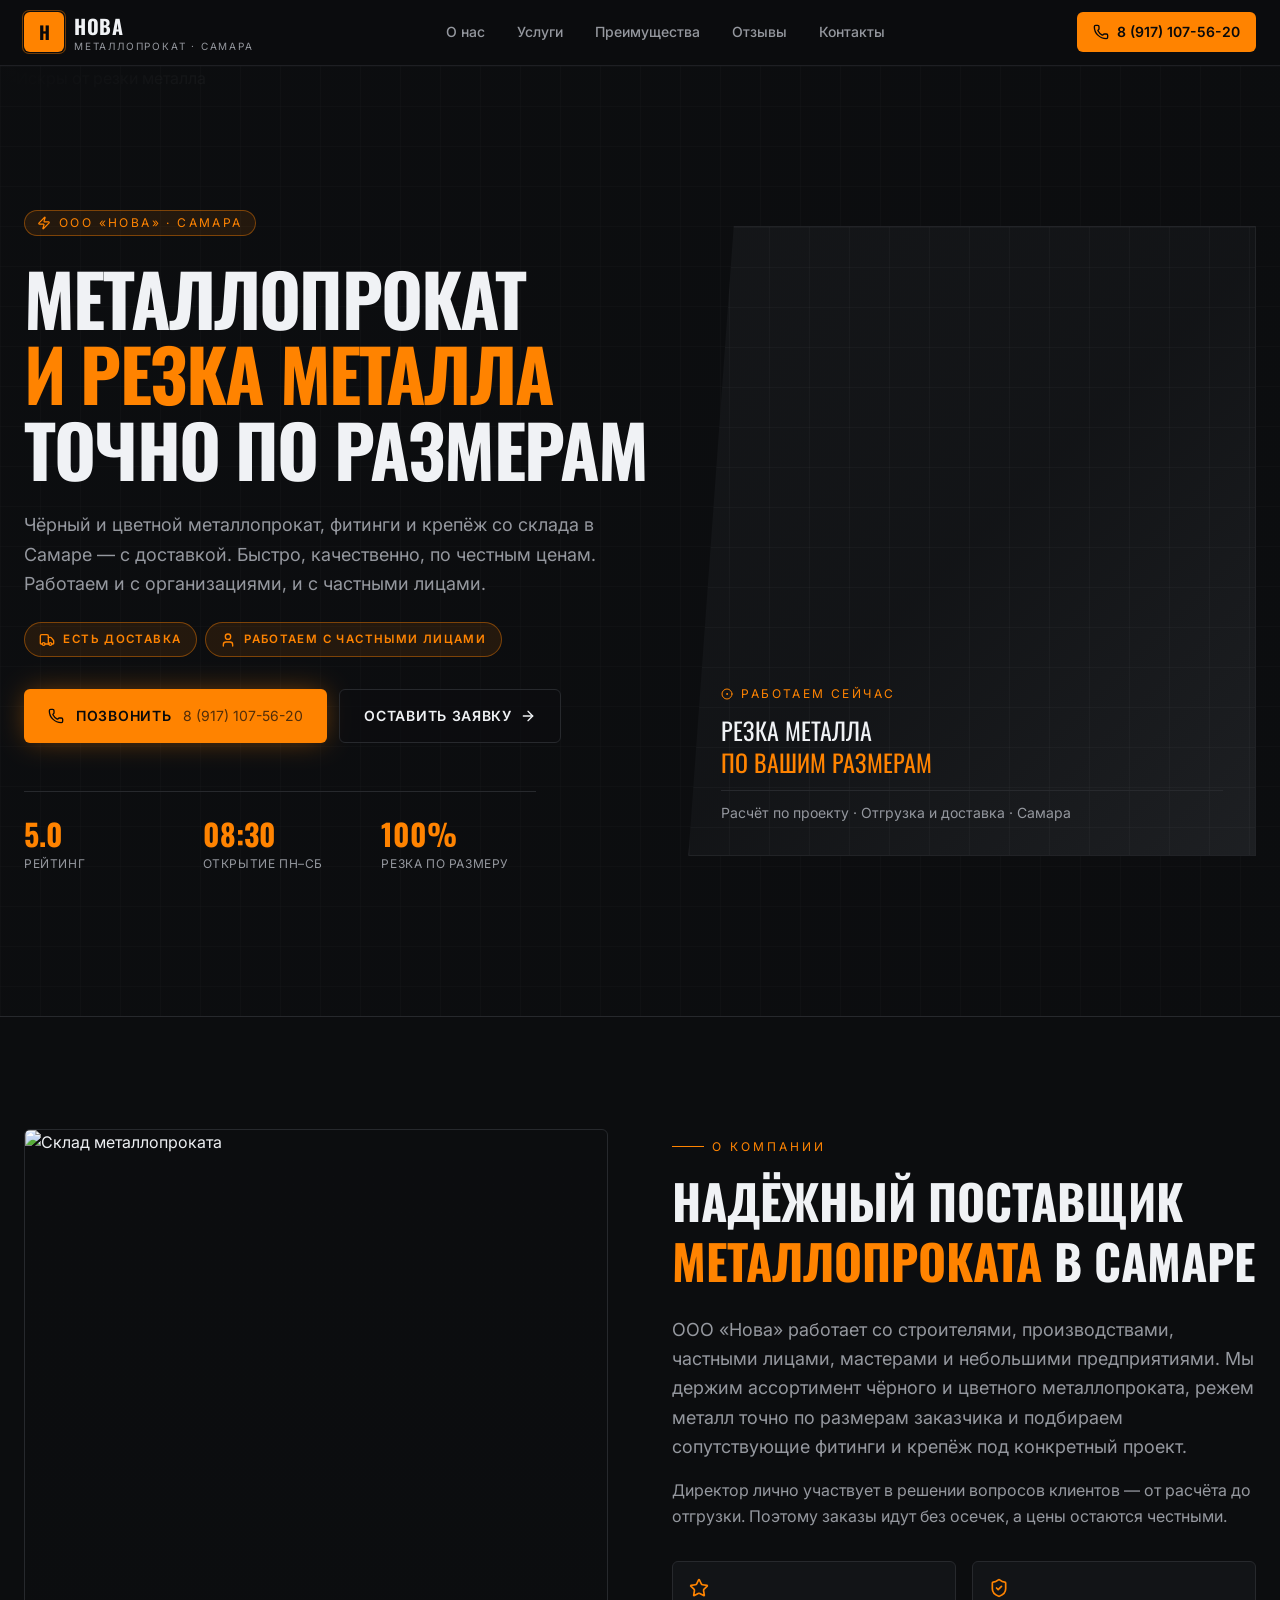
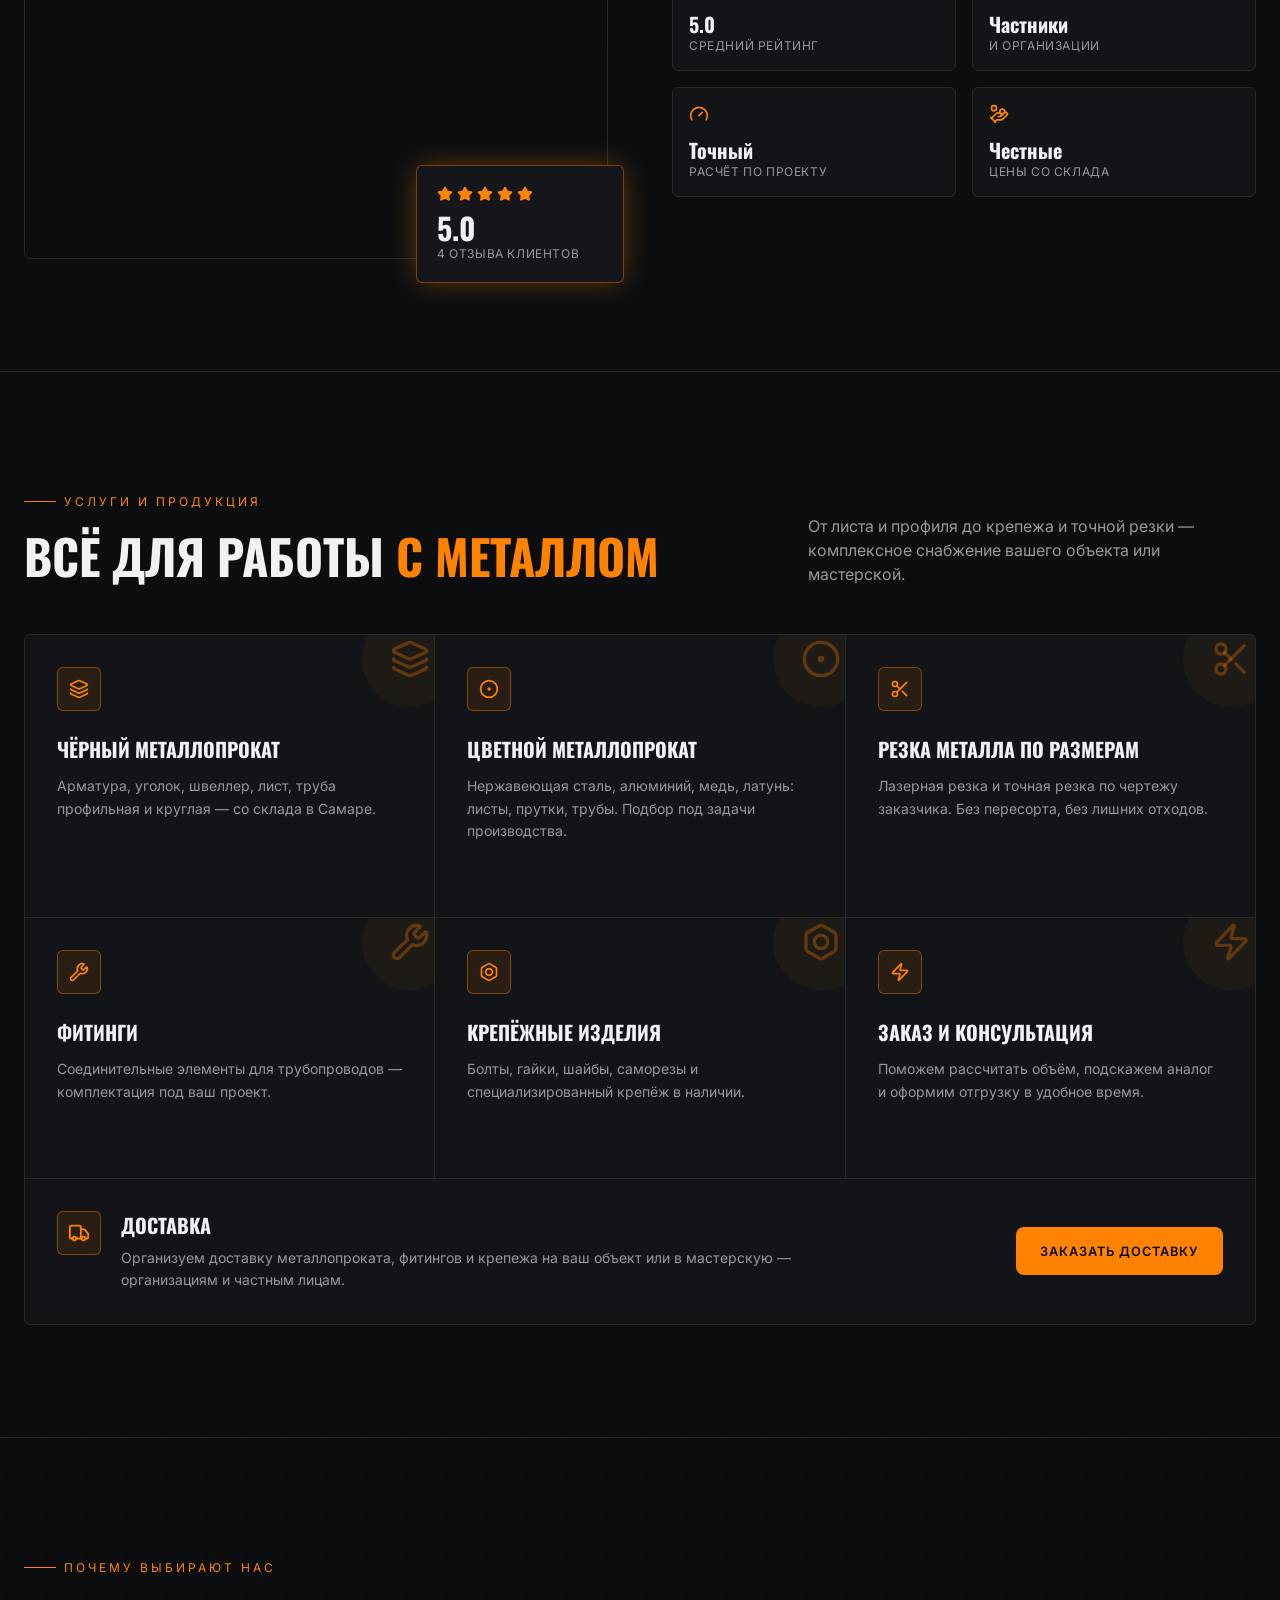
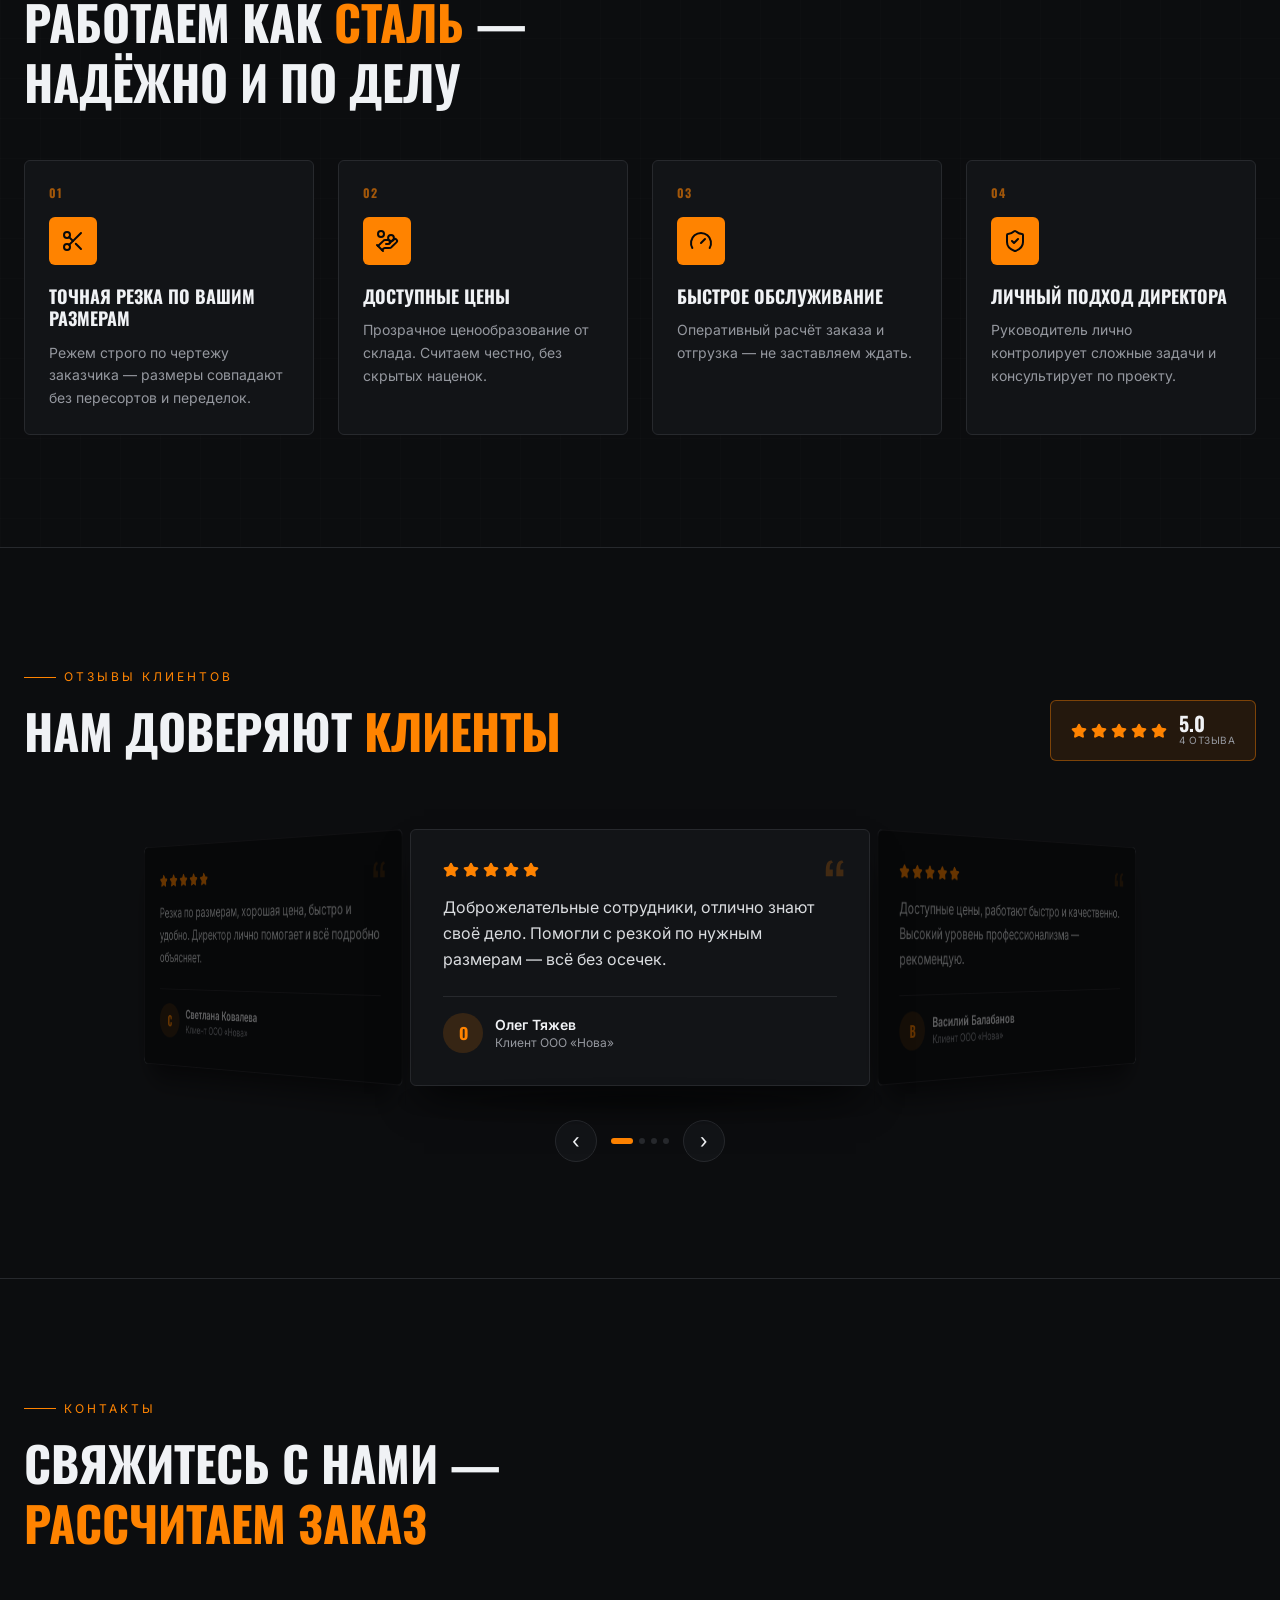
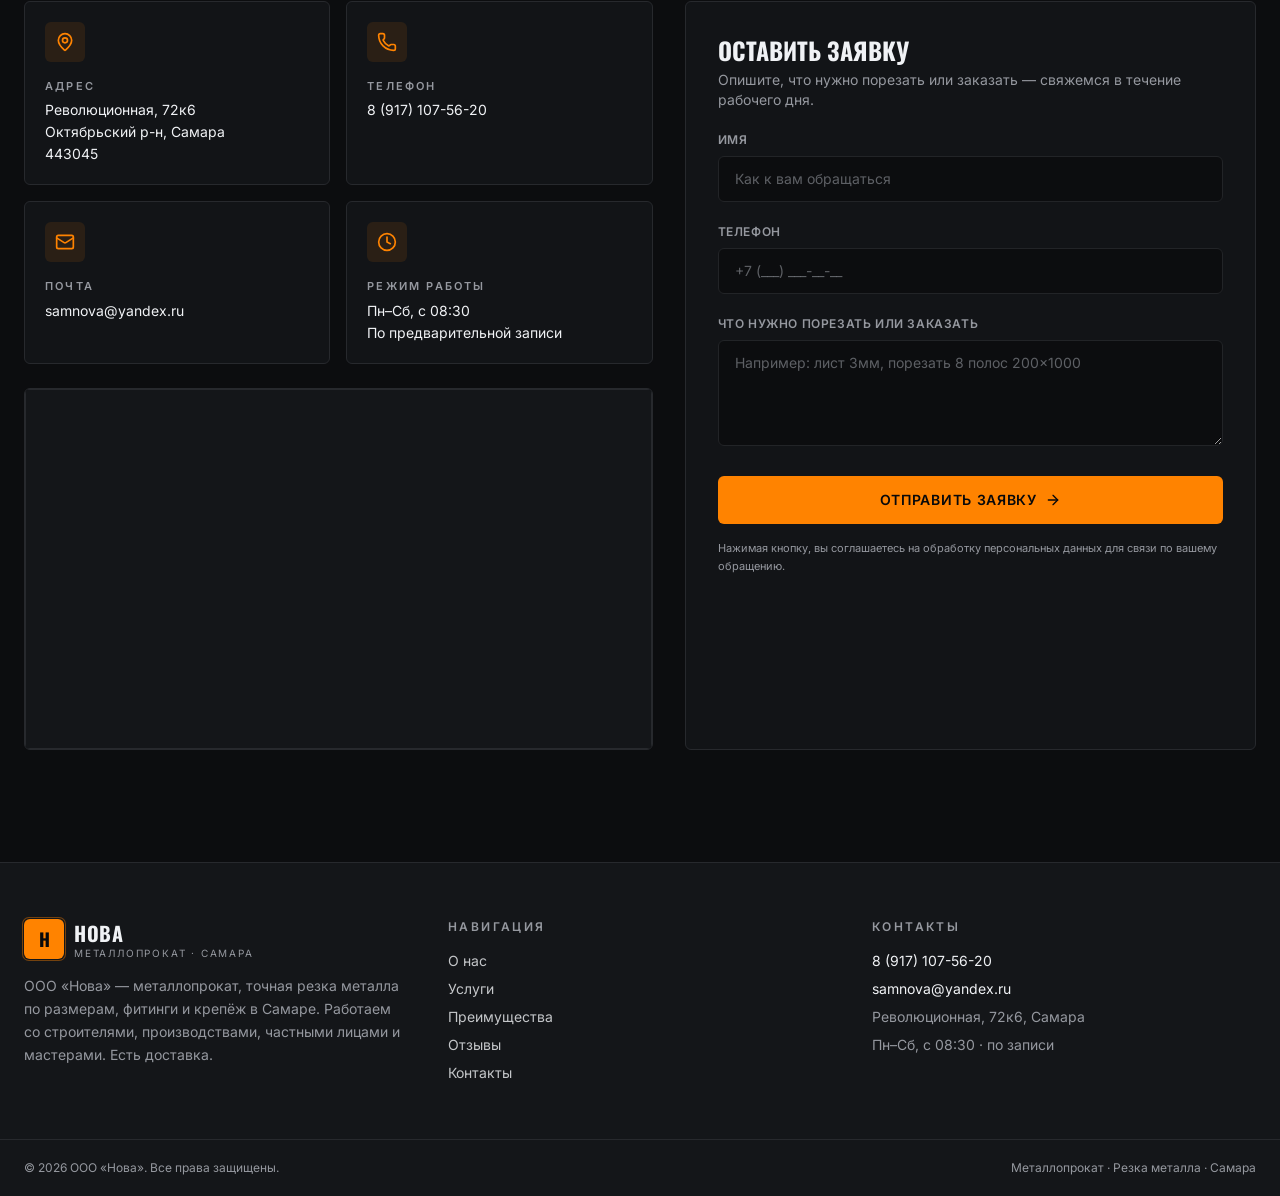
==== index.html @ 9def45fb "Add files via upload" ====
<!DOCTYPE html>
<html lang="ru">
<head>
  <meta charset="utf-8">
  <meta name="viewport" content="width=device-width, initial-scale=1">
  <title>Нова — металлопрокат и резка металла в Самаре</title>
  <meta name="author" content="ООО Нова">
  <meta name="description" content="ООО «Нова»: чёрный и цветной металлопрокат, лазерная и точная резка металла по размерам заказчика, фитинги и крепёж, доставка. Самара, Революционная 72к6. Тел. 8 (917) 107-56-20.">
  <!-- Open Graph / соцсети -->
  <meta property="og:site_name" content="Нова">
  <meta property="og:type" content="website">
  <meta property="og:title" content="Нова — металлопрокат и резка металла в Самаре">
  <meta property="og:description" content="Металлопрокат, резка по размерам, фитинги и крепёж в Самаре.">
  <meta property="og:image" content="https://pub-bb2e103a32db4e198524a2e9ed8f35b4.r2.dev/d67a366e-c34d-4d4e-aa63-78fecfc4ad01/id-preview-cfa8a934--b65cab4c-7fe0-47e4-b1de-624eccc048f3.lovable.app-1784656397479.png">
  <meta name="twitter:card" content="summary_large_image">
  <meta name="twitter:title" content="Нова — металлопрокат и резка металла в Самаре">
  <meta name="twitter:description" content="Металлопрокат, резка по размерам, фитинги и крепёж в Самаре.">
  <meta name="twitter:image" content="https://pub-bb2e103a32db4e198524a2e9ed8f35b4.r2.dev/d67a366e-c34d-4d4e-aa63-78fecfc4ad01/id-preview-cfa8a934--b65cab4c-7fe0-47e4-b1de-624eccc048f3.lovable.app-1784656397479.png">
  <link rel="icon" href="data:image/svg+xml,%3Csvg xmlns='http://www.w3.org/2000/svg' viewBox='0 0 64 64'%3E%3Crect width='64' height='64' rx='12' fill='%23ff8a00'/%3E%3Ctext x='32' y='46' font-family='Arial,sans-serif' font-size='40' font-weight='700' text-anchor='middle' fill='%23111'%3E%D0%9D%3C/text%3E%3C/svg%3E">
  <!-- Шрифты Google Fonts -->
  <link rel="preconnect" href="https://fonts.googleapis.com">
  <link rel="preconnect" href="https://fonts.gstatic.com" crossorigin="anonymous">
  <link rel="stylesheet" href="https://fonts.googleapis.com/css2?family=Inter:wght@400;500;600;700&family=Oswald:wght@500;600;700&display=swap">
  <!-- Стили Tailwind (встроены в файл, интернет для них не нужен) -->
  <style>/*! tailwindcss v4.3.4 | MIT License | https://tailwindcss.com */
@layer properties{@supports (((-webkit-hyphens:none)) and (not (margin-trim:block))) or ((-moz-orient:inline) and (not (color:rgb(from red r g b)))){*,:before,:after,::backdrop{--tw-rotate-x:initial;--tw-rotate-y:initial;--tw-rotate-z:initial;--tw-skew-x:initial;--tw-skew-y:initial;--tw-border-style:solid;--tw-gradient-position:initial;--tw-gradient-from:#0000;--tw-gradient-via:#0000;--tw-gradient-to:#0000;--tw-gradient-stops:initial;--tw-gradient-via-stops:initial;--tw-gradient-from-position:0%;--tw-gradient-via-position:50%;--tw-gradient-to-position:100%;--tw-leading:initial;--tw-font-weight:initial;--tw-tracking:initial;--tw-shadow:0 0 #0000;--tw-shadow-color:initial;--tw-shadow-alpha:100%;--tw-inset-shadow:0 0 #0000;--tw-inset-shadow-color:initial;--tw-inset-shadow-alpha:100%;--tw-ring-color:initial;--tw-ring-shadow:0 0 #0000;--tw-inset-ring-color:initial;--tw-inset-ring-shadow:0 0 #0000;--tw-ring-inset:initial;--tw-ring-offset-width:0px;--tw-ring-offset-color:#fff;--tw-ring-offset-shadow:0 0 #0000;--tw-backdrop-blur:initial;--tw-backdrop-brightness:initial;--tw-backdrop-contrast:initial;--tw-backdrop-grayscale:initial;--tw-backdrop-hue-rotate:initial;--tw-backdrop-invert:initial;--tw-backdrop-opacity:initial;--tw-backdrop-saturate:initial;--tw-backdrop-sepia:initial;--tw-content:"";--tw-blur:initial;--tw-brightness:initial;--tw-contrast:initial;--tw-grayscale:initial;--tw-hue-rotate:initial;--tw-invert:initial;--tw-opacity:initial;--tw-saturate:initial;--tw-sepia:initial;--tw-drop-shadow:initial;--tw-drop-shadow-color:initial;--tw-drop-shadow-alpha:100%;--tw-drop-shadow-size:initial}}}@layer theme{:root,:host{--font-mono:ui-monospace, SFMono-Regular, Menlo, Monaco, Consolas, "Liberation Mono", "Courier New", monospace;--spacing:.25rem;--container-sm:24rem;--container-md:28rem;--container-lg:32rem;--container-xl:36rem;--container-2xl:42rem;--container-7xl:80rem;--text-xs:.75rem;--text-xs--line-height:calc(1 / .75);--text-sm:.875rem;--text-sm--line-height:calc(1.25 / .875);--text-base:1rem;--text-base--line-height:calc(1.5 / 1);--text-lg:1.125rem;--text-lg--line-height:calc(1.75 / 1.125);--text-xl:1.25rem;--text-xl--line-height:calc(1.75 / 1.25);--text-2xl:1.5rem;--text-2xl--line-height:calc(2 / 1.5);--text-3xl:1.875rem;--text-3xl--line-height:calc(2.25 / 1.875);--text-4xl:2.25rem;--text-4xl--line-height:calc(2.5 / 2.25);--text-5xl:3rem;--text-5xl--line-height:1;--text-6xl:3.75rem;--text-6xl--line-height:1;--text-7xl:4.5rem;--text-7xl--line-height:1;--font-weight-normal:400;--font-weight-medium:500;--font-weight-semibold:600;--font-weight-bold:700;--tracking-tight:-.025em;--tracking-normal:0em;--tracking-wide:.025em;--tracking-wider:.05em;--leading-tight:1.25;--leading-relaxed:1.625;--radius-md:.375rem;--animate-pulse:pulse 2s cubic-bezier(.4, 0, .6, 1) infinite;--blur-md:12px;--default-transition-duration:.15s;--default-transition-timing-function:cubic-bezier(.4, 0, .2, 1);--default-font-family:"Inter", sans-serif;--default-mono-font-family:var(--font-mono)}}@layer base{*,:after,:before,::backdrop{box-sizing:border-box;border:0 solid;margin:0;padding:0}::file-selector-button{box-sizing:border-box;border:0 solid;margin:0;padding:0}html,:host{-webkit-text-size-adjust:100%;tab-size:4;line-height:1.5;font-family:var(--default-font-family,-apple-system, BlinkMacSystemFont, "Segoe UI", Roboto, "Helvetica Neue", "Noto Sans", Arial, sans-serif, "Apple Color Emoji", "Segoe UI Emoji", "Segoe UI Symbol", "Noto Color Emoji");font-feature-settings:var(--default-font-feature-settings,normal);font-variation-settings:var(--default-font-variation-settings,normal);-webkit-tap-highlight-color:transparent}hr{height:0;color:inherit;border-top-width:1px}abbr:where([title]){-webkit-text-decoration:underline dotted;text-decoration:underline dotted}h1,h2,h3,h4,h5,h6{font-size:inherit;font-weight:inherit}a{color:inherit;-webkit-text-decoration:inherit;-webkit-text-decoration:inherit;-webkit-text-decoration:inherit;text-decoration:inherit}b,strong{font-weight:bolder}code,kbd,samp,pre{font-family:var(--default-mono-font-family,ui-monospace, SFMono-Regular, Menlo, Monaco, Consolas, "Liberation Mono", "Courier New", monospace);font-feature-settings:var(--default-mono-font-feature-settings,normal);font-variation-settings:var(--default-mono-font-variation-settings,normal);font-size:1em}small{font-size:80%}sub,sup{vertical-align:baseline;font-size:75%;line-height:0;position:relative}sub{bottom:-.25em}sup{top:-.5em}table{text-indent:0;border-color:inherit;border-collapse:collapse}:-moz-focusring:where(:not(iframe)){outline:auto}progress{vertical-align:baseline}summary{display:list-item}ol,ul,menu{list-style:none}img,svg,video,canvas,audio,iframe,embed,object{vertical-align:middle;display:block}img,video{max-width:100%;height:auto}button,input,select,optgroup,textarea{font:inherit;font-feature-settings:inherit;font-variation-settings:inherit;letter-spacing:inherit;color:inherit;opacity:1;background-color:#0000;border-radius:0}::file-selector-button{font:inherit;font-feature-settings:inherit;font-variation-settings:inherit;letter-spacing:inherit;color:inherit;opacity:1;background-color:#0000;border-radius:0}:where(select:is([multiple],[size])) optgroup{font-weight:bolder}:where(select:is([multiple],[size])) optgroup option{padding-inline-start:20px}::file-selector-button{margin-inline-end:4px}::placeholder{opacity:1}@supports (not ((-webkit-appearance:-apple-pay-button))) or (contain-intrinsic-size:1px){::placeholder{color:currentColor}@supports (color:color-mix(in lab, red, red)){::placeholder{color:color-mix(in oklab, currentcolor 50%, transparent)}}}textarea{resize:vertical}::-webkit-search-decoration{-webkit-appearance:none}::-webkit-date-and-time-value{min-height:1lh;text-align:inherit}::-webkit-datetime-edit{display:inline-flex}::-webkit-datetime-edit-fields-wrapper{padding:0}::-webkit-datetime-edit{padding-block:0}::-webkit-datetime-edit-year-field{padding-block:0}::-webkit-datetime-edit-month-field{padding-block:0}::-webkit-datetime-edit-day-field{padding-block:0}::-webkit-datetime-edit-hour-field{padding-block:0}::-webkit-datetime-edit-minute-field{padding-block:0}::-webkit-datetime-edit-second-field{padding-block:0}::-webkit-datetime-edit-millisecond-field{padding-block:0}::-webkit-datetime-edit-meridiem-field{padding-block:0}::-webkit-calendar-picker-indicator{line-height:1}:-moz-ui-invalid{box-shadow:none}button,input:where([type=button],[type=reset],[type=submit]){appearance:button}::file-selector-button{appearance:button}::-webkit-inner-spin-button{height:auto}::-webkit-outer-spin-button{height:auto}[hidden]:where(:not([hidden=until-found])){display:none!important}}@layer components;@layer utilities{.pointer-events-none{pointer-events:none}.visible{visibility:visible}.absolute{position:absolute}.fixed{position:fixed}.relative{position:relative}.sticky{position:sticky}.-inset-px{inset:-1px}.inset-0{inset:0}.inset-y-4{inset-block:calc(var(--spacing) * 4)}.-top-6{top:calc(var(--spacing) * -6)}.top-0{top:0}.top-6{top:calc(var(--spacing) * 6)}.-right-4{right:calc(var(--spacing) * -4)}.-right-6{right:calc(var(--spacing) * -6)}.right-0{right:0}.right-4{right:calc(var(--spacing) * 4)}.right-6{right:calc(var(--spacing) * 6)}.right-8{right:calc(var(--spacing) * 8)}.-bottom-6{bottom:calc(var(--spacing) * -6)}.bottom-4{bottom:calc(var(--spacing) * 4)}.bottom-8{bottom:calc(var(--spacing) * 8)}.left-4{left:calc(var(--spacing) * 4)}.left-8{left:calc(var(--spacing) * 8)}.z-30{z-index:30}.z-40{z-index:40}.mx-auto{margin-inline:auto}.mt-1{margin-top:var(--spacing)}.mt-1\.5{margin-top:calc(var(--spacing) * 1.5)}.mt-2{margin-top:calc(var(--spacing) * 2)}.mt-3{margin-top:calc(var(--spacing) * 3)}.mt-4{margin-top:calc(var(--spacing) * 4)}.mt-5{margin-top:calc(var(--spacing) * 5)}.mt-6{margin-top:calc(var(--spacing) * 6)}.mt-8{margin-top:calc(var(--spacing) * 8)}.mt-12{margin-top:calc(var(--spacing) * 12)}.block{display:block}.flex{display:flex}.grid{display:grid}.hidden{display:none}.inline-flex{display:inline-flex}.table{display:table}.aspect-\[4\/5\]{aspect-ratio:4/5}.h-3{height:calc(var(--spacing) * 3)}.h-3\.5{height:calc(var(--spacing) * 3.5)}.h-4{height:calc(var(--spacing) * 4)}.h-5{height:calc(var(--spacing) * 5)}.h-6{height:calc(var(--spacing) * 6)}.h-10{height:calc(var(--spacing) * 10)}.h-11{height:calc(var(--spacing) * 11)}.h-12{height:calc(var(--spacing) * 12)}.h-24{height:calc(var(--spacing) * 24)}.h-\[360px\]{height:360px}.h-full{height:100%}.h-px{height:1px}.min-h-screen{min-height:100vh}.w-3{width:calc(var(--spacing) * 3)}.w-3\.5{width:calc(var(--spacing) * 3.5)}.w-4{width:calc(var(--spacing) * 4)}.w-5{width:calc(var(--spacing) * 5)}.w-6{width:calc(var(--spacing) * 6)}.w-8{width:calc(var(--spacing) * 8)}.w-10{width:calc(var(--spacing) * 10)}.w-11{width:calc(var(--spacing) * 11)}.w-12{width:calc(var(--spacing) * 12)}.w-24{width:calc(var(--spacing) * 24)}.w-52{width:calc(var(--spacing) * 52)}.w-full{width:100%}.max-w-2xl{max-width:var(--container-2xl)}.max-w-7xl{max-width:var(--container-7xl)}.max-w-lg{max-width:var(--container-lg)}.max-w-md{max-width:var(--container-md)}.max-w-sm{max-width:var(--container-sm)}.max-w-xl{max-width:var(--container-xl)}.shrink-0{flex-shrink:0}.transform{transform:var(--tw-rotate-x, ) var(--tw-rotate-y, ) var(--tw-rotate-z, ) var(--tw-skew-x, ) var(--tw-skew-y, )}.animate-pulse{animation:var(--animate-pulse)}.resize{resize:both}.grid-cols-2{grid-template-columns:repeat(2,minmax(0,1fr))}.grid-cols-3{grid-template-columns:repeat(3,minmax(0,1fr))}.grid-cols-\[minmax\(0\,1fr\)_auto\]{grid-template-columns:minmax(0,1fr) auto}.flex-col{flex-direction:column}.flex-wrap{flex-wrap:wrap}.place-items-center{place-items:center}.items-center{align-items:center}.items-start{align-items:flex-start}.justify-between{justify-content:space-between}.justify-center{justify-content:center}.gap-0\.5{gap:calc(var(--spacing) * .5)}.gap-1{gap:var(--spacing)}.gap-1\.5{gap:calc(var(--spacing) * 1.5)}.gap-2{gap:calc(var(--spacing) * 2)}.gap-2\.5{gap:calc(var(--spacing) * 2.5)}.gap-3{gap:calc(var(--spacing) * 3)}.gap-4{gap:calc(var(--spacing) * 4)}.gap-5{gap:calc(var(--spacing) * 5)}.gap-6{gap:calc(var(--spacing) * 6)}.gap-8{gap:calc(var(--spacing) * 8)}.gap-10{gap:calc(var(--spacing) * 10)}.gap-12{gap:calc(var(--spacing) * 12)}.gap-px{gap:1px}.overflow-hidden{overflow:hidden}.rounded-full{border-radius:2147483647px}.rounded-md{border-radius:var(--radius-md)}.border{border-style:var(--tw-border-style);border-width:1px}.border-0{border-style:var(--tw-border-style);border-width:0}.border-t{border-top-style:var(--tw-border-style);border-top-width:1px}.border-b{border-bottom-style:var(--tw-border-style);border-bottom-width:1px}.border-border,.border-border\/70{border-color:var(--border)}@supports (color:color-mix(in lab, red, red)){.border-border\/70{border-color:color-mix(in oklab, var(--border) 70%, transparent)}}.border-input{border-color:var(--input)}.border-primary\/40{border-color:var(--primary)}@supports (color:color-mix(in lab, red, red)){.border-primary\/40{border-color:color-mix(in oklab, var(--primary) 40%, transparent)}}.bg-anthracite{background-color:var(--anthracite)}.bg-background,.bg-background\/60{background-color:var(--background)}@supports (color:color-mix(in lab, red, red)){.bg-background\/60{background-color:color-mix(in oklab, var(--background) 60%, transparent)}}.bg-background\/85{background-color:var(--background)}@supports (color:color-mix(in lab, red, red)){.bg-background\/85{background-color:color-mix(in oklab, var(--background) 85%, transparent)}}.bg-border{background-color:var(--border)}.bg-card{background-color:var(--card)}.bg-primary,.bg-primary\/5{background-color:var(--primary)}@supports (color:color-mix(in lab, red, red)){.bg-primary\/5{background-color:color-mix(in oklab, var(--primary) 5%, transparent)}}.bg-primary\/10{background-color:var(--primary)}@supports (color:color-mix(in lab, red, red)){.bg-primary\/10{background-color:color-mix(in oklab, var(--primary) 10%, transparent)}}.bg-primary\/15{background-color:var(--primary)}@supports (color:color-mix(in lab, red, red)){.bg-primary\/15{background-color:color-mix(in oklab, var(--primary) 15%, transparent)}}.bg-gradient-to-r{--tw-gradient-position:to right in oklab;background-image:linear-gradient(var(--tw-gradient-stops))}.bg-gradient-to-t{--tw-gradient-position:to top in oklab;background-image:linear-gradient(var(--tw-gradient-stops))}.from-background{--tw-gradient-from:var(--background);--tw-gradient-stops:var(--tw-gradient-via-stops,var(--tw-gradient-position), var(--tw-gradient-from) var(--tw-gradient-from-position), var(--tw-gradient-to) var(--tw-gradient-to-position))}.from-background\/70{--tw-gradient-from:var(--background)}@supports (color:color-mix(in lab, red, red)){.from-background\/70{--tw-gradient-from:color-mix(in oklab, var(--background) 70%, transparent)}}.from-background\/70{--tw-gradient-stops:var(--tw-gradient-via-stops,var(--tw-gradient-position), var(--tw-gradient-from) var(--tw-gradient-from-position), var(--tw-gradient-to) var(--tw-gradient-to-position))}.via-background\/80{--tw-gradient-via:var(--background)}@supports (color:color-mix(in lab, red, red)){.via-background\/80{--tw-gradient-via:color-mix(in oklab, var(--background) 80%, transparent)}}.via-background\/80{--tw-gradient-via-stops:var(--tw-gradient-position), var(--tw-gradient-from) var(--tw-gradient-from-position), var(--tw-gradient-via) var(--tw-gradient-via-position), var(--tw-gradient-to) var(--tw-gradient-to-position);--tw-gradient-stops:var(--tw-gradient-via-stops)}.to-background\/40{--tw-gradient-to:var(--background)}@supports (color:color-mix(in lab, red, red)){.to-background\/40{--tw-gradient-to:color-mix(in oklab, var(--background) 40%, transparent)}}.to-background\/40{--tw-gradient-stops:var(--tw-gradient-via-stops,var(--tw-gradient-position), var(--tw-gradient-from) var(--tw-gradient-from-position), var(--tw-gradient-to) var(--tw-gradient-to-position))}.to-transparent{--tw-gradient-to:transparent;--tw-gradient-stops:var(--tw-gradient-via-stops,var(--tw-gradient-position), var(--tw-gradient-from) var(--tw-gradient-from-position), var(--tw-gradient-to) var(--tw-gradient-to-position))}.fill-primary{fill:var(--primary)}.object-cover{object-fit:cover}.p-4{padding:calc(var(--spacing) * 4)}.p-5{padding:calc(var(--spacing) * 5)}.p-6{padding:calc(var(--spacing) * 6)}.p-8{padding:calc(var(--spacing) * 8)}.px-3{padding-inline:calc(var(--spacing) * 3)}.px-4{padding-inline:calc(var(--spacing) * 4)}.px-5{padding-inline:calc(var(--spacing) * 5)}.px-6{padding-inline:calc(var(--spacing) * 6)}.py-1{padding-block:var(--spacing)}.py-2\.5{padding-block:calc(var(--spacing) * 2.5)}.py-3{padding-block:calc(var(--spacing) * 3)}.py-3\.5{padding-block:calc(var(--spacing) * 3.5)}.py-4{padding-block:calc(var(--spacing) * 4)}.py-5{padding-block:calc(var(--spacing) * 5)}.py-14{padding-block:calc(var(--spacing) * 14)}.py-20{padding-block:calc(var(--spacing) * 20)}.pt-4{padding-top:calc(var(--spacing) * 4)}.pt-6{padding-top:calc(var(--spacing) * 6)}.font-display{font-family:Oswald,sans-serif}.text-2xl{font-size:var(--text-2xl);line-height:var(--tw-leading,var(--text-2xl--line-height))}.text-3xl{font-size:var(--text-3xl);line-height:var(--tw-leading,var(--text-3xl--line-height))}.text-4xl{font-size:var(--text-4xl);line-height:var(--tw-leading,var(--text-4xl--line-height))}.text-6xl{font-size:var(--text-6xl);line-height:var(--tw-leading,var(--text-6xl--line-height))}.text-base{font-size:var(--text-base);line-height:var(--tw-leading,var(--text-base--line-height))}.text-lg{font-size:var(--text-lg);line-height:var(--tw-leading,var(--text-lg--line-height))}.text-sm{font-size:var(--text-sm);line-height:var(--tw-leading,var(--text-sm--line-height))}.text-xl{font-size:var(--text-xl);line-height:var(--tw-leading,var(--text-xl--line-height))}.text-xs{font-size:var(--text-xs);line-height:var(--tw-leading,var(--text-xs--line-height))}.text-\[10px\]{font-size:10px}.text-\[11px\]{font-size:11px}.leading-\[1\.05\]{--tw-leading:1.05;line-height:1.05}.leading-none{--tw-leading:1;line-height:1}.leading-relaxed{--tw-leading:var(--leading-relaxed);line-height:var(--leading-relaxed)}.leading-tight{--tw-leading:var(--leading-tight);line-height:var(--leading-tight)}.font-bold{--tw-font-weight:var(--font-weight-bold);font-weight:var(--font-weight-bold)}.font-medium{--tw-font-weight:var(--font-weight-medium);font-weight:var(--font-weight-medium)}.font-normal{--tw-font-weight:var(--font-weight-normal);font-weight:var(--font-weight-normal)}.font-semibold{--tw-font-weight:var(--font-weight-semibold);font-weight:var(--font-weight-semibold)}.tracking-\[0\.2em\]{--tw-tracking:.2em;letter-spacing:.2em}.tracking-\[0\.18em\]{--tw-tracking:.18em;letter-spacing:.18em}.tracking-\[0\.25em\]{--tw-tracking:.25em;letter-spacing:.25em}.tracking-normal{--tw-tracking:var(--tracking-normal);letter-spacing:var(--tracking-normal)}.tracking-tight{--tw-tracking:var(--tracking-tight);letter-spacing:var(--tracking-tight)}.tracking-wide{--tw-tracking:var(--tracking-wide);letter-spacing:var(--tracking-wide)}.tracking-wider{--tw-tracking:var(--tracking-wider);letter-spacing:var(--tracking-wider)}.break-all{word-break:break-all}.text-foreground,.text-foreground\/80{color:var(--foreground)}@supports (color:color-mix(in lab, red, red)){.text-foreground\/80{color:color-mix(in oklab, var(--foreground) 80%, transparent)}}.text-foreground\/90{color:var(--foreground)}@supports (color:color-mix(in lab, red, red)){.text-foreground\/90{color:color-mix(in oklab, var(--foreground) 90%, transparent)}}.text-muted-foreground{color:var(--muted-foreground)}.text-primary{color:var(--primary)}.text-primary-foreground,.text-primary-foreground\/70{color:var(--primary-foreground)}@supports (color:color-mix(in lab, red, red)){.text-primary-foreground\/70{color:color-mix(in oklab, var(--primary-foreground) 70%, transparent)}}.text-primary\/20{color:var(--primary)}@supports (color:color-mix(in lab, red, red)){.text-primary\/20{color:color-mix(in oklab, var(--primary) 20%, transparent)}}.text-primary\/30{color:var(--primary)}@supports (color:color-mix(in lab, red, red)){.text-primary\/30{color:color-mix(in oklab, var(--primary) 30%, transparent)}}.text-primary\/60{color:var(--primary)}@supports (color:color-mix(in lab, red, red)){.text-primary\/60{color:color-mix(in oklab, var(--primary) 60%, transparent)}}.normal-case{text-transform:none}.uppercase{text-transform:uppercase}.antialiased{-webkit-font-smoothing:antialiased;-moz-osx-font-smoothing:grayscale}.opacity-0{opacity:0}.opacity-20{opacity:.2}.opacity-60{opacity:.6}.opacity-\[0\.08\]{opacity:.08}.opacity-\[0\.12\]{opacity:.12}.ring-1{--tw-ring-shadow:var(--tw-ring-inset, ) 0 0 0 calc(1px + var(--tw-ring-offset-width)) var(--tw-ring-color,currentcolor);box-shadow:var(--tw-inset-shadow), var(--tw-inset-ring-shadow), var(--tw-ring-offset-shadow), var(--tw-ring-shadow), var(--tw-shadow)}.ring-border{--tw-ring-color:var(--border)}.ring-primary\/40{--tw-ring-color:var(--primary)}@supports (color:color-mix(in lab, red, red)){.ring-primary\/40{--tw-ring-color:color-mix(in oklab, var(--primary) 40%, transparent)}}.backdrop-blur-md{--tw-backdrop-blur:blur(var(--blur-md));-webkit-backdrop-filter:var(--tw-backdrop-blur, ) var(--tw-backdrop-brightness, ) var(--tw-backdrop-contrast, ) var(--tw-backdrop-grayscale, ) var(--tw-backdrop-hue-rotate, ) var(--tw-backdrop-invert, ) var(--tw-backdrop-opacity, ) var(--tw-backdrop-saturate, ) var(--tw-backdrop-sepia, );backdrop-filter:var(--tw-backdrop-blur, ) var(--tw-backdrop-brightness, ) var(--tw-backdrop-contrast, ) var(--tw-backdrop-grayscale, ) var(--tw-backdrop-hue-rotate, ) var(--tw-backdrop-invert, ) var(--tw-backdrop-opacity, ) var(--tw-backdrop-saturate, ) var(--tw-backdrop-sepia, )}.transition{transition-property:color,background-color,border-color,outline-color,text-decoration-color,fill,stroke,--tw-gradient-from,--tw-gradient-via,--tw-gradient-to,opacity,box-shadow,transform,translate,scale,rotate,filter,-webkit-backdrop-filter,backdrop-filter,display,content-visibility,overlay,pointer-events;transition-timing-function:var(--tw-ease,var(--default-transition-timing-function));transition-duration:var(--tw-duration,var(--default-transition-duration))}.transition-all{transition-property:all;transition-timing-function:var(--tw-ease,var(--default-transition-timing-function));transition-duration:var(--tw-duration,var(--default-transition-duration))}.transition-colors{transition-property:color,background-color,border-color,outline-color,text-decoration-color,fill,stroke,--tw-gradient-from,--tw-gradient-via,--tw-gradient-to;transition-timing-function:var(--tw-ease,var(--default-transition-timing-function));transition-duration:var(--tw-duration,var(--default-transition-duration))}.ring-inset{--tw-ring-inset:inset}@media (hover:hover){:is(:where(.group):hover .group-hover\:bg-primary\/10){background-color:var(--primary)}@supports (color:color-mix(in lab, red, red)){:is(:where(.group):hover .group-hover\:bg-primary\/10){background-color:color-mix(in oklab, var(--primary) 10%, transparent)}}:is(:where(.group):hover .group-hover\:text-primary\/60){color:var(--primary)}@supports (color:color-mix(in lab, red, red)){:is(:where(.group):hover .group-hover\:text-primary\/60){color:color-mix(in oklab, var(--primary) 60%, transparent)}}:is(:where(.group):hover .group-hover\:opacity-100){opacity:1}:is(:where(.group):hover .group-hover\:ring-primary\/70){--tw-ring-color:var(--primary)}@supports (color:color-mix(in lab, red, red)){:is(:where(.group):hover .group-hover\:ring-primary\/70){--tw-ring-color:color-mix(in oklab, var(--primary) 70%, transparent)}}}.placeholder\:text-muted-foreground\/60::placeholder{color:var(--muted-foreground)}@supports (color:color-mix(in lab, red, red)){.placeholder\:text-muted-foreground\/60::placeholder{color:color-mix(in oklab, var(--muted-foreground) 60%, transparent)}}.after\:absolute:after{content:var(--tw-content);position:absolute}.after\:-bottom-1:after{content:var(--tw-content);bottom:calc(var(--spacing) * -1)}.after\:left-0:after{content:var(--tw-content);left:0}.after\:h-px:after{content:var(--tw-content);height:1px}.after\:w-0:after{content:var(--tw-content);width:0}.after\:bg-primary:after{content:var(--tw-content);background-color:var(--primary)}.after\:transition-all:after{content:var(--tw-content);transition-property:all;transition-timing-function:var(--tw-ease,var(--default-transition-timing-function));transition-duration:var(--tw-duration,var(--default-transition-duration))}@media (hover:hover){.hover\:border-primary\/50:hover{border-color:var(--primary)}@supports (color:color-mix(in lab, red, red)){.hover\:border-primary\/50:hover{border-color:color-mix(in oklab, var(--primary) 50%, transparent)}}.hover\:border-primary\/60:hover{border-color:var(--primary)}@supports (color:color-mix(in lab, red, red)){.hover\:border-primary\/60:hover{border-color:color-mix(in oklab, var(--primary) 60%, transparent)}}.hover\:bg-anthracite:hover{background-color:var(--anthracite)}.hover\:text-foreground:hover{color:var(--foreground)}.hover\:text-primary:hover{color:var(--primary)}.hover\:brightness-110:hover{--tw-brightness:brightness(110%);filter:var(--tw-blur, ) var(--tw-brightness, ) var(--tw-contrast, ) var(--tw-grayscale, ) var(--tw-hue-rotate, ) var(--tw-invert, ) var(--tw-saturate, ) var(--tw-sepia, ) var(--tw-drop-shadow, )}.hover\:after\:w-full:hover:after{content:var(--tw-content);width:100%}}.focus\:border-primary:focus{border-color:var(--primary)}.focus\:ring-2:focus{--tw-ring-shadow:var(--tw-ring-inset, ) 0 0 0 calc(2px + var(--tw-ring-offset-width)) var(--tw-ring-color,currentcolor);box-shadow:var(--tw-inset-shadow), var(--tw-inset-ring-shadow), var(--tw-ring-offset-shadow), var(--tw-ring-shadow), var(--tw-shadow)}.focus\:ring-primary\/30:focus{--tw-ring-color:var(--primary)}@supports (color:color-mix(in lab, red, red)){.focus\:ring-primary\/30:focus{--tw-ring-color:color-mix(in oklab, var(--primary) 30%, transparent)}}.focus\:outline-none:focus{--tw-outline-style:none;outline-style:none}.disabled\:opacity-70:disabled{opacity:.7}@media (min-width:40rem){.sm\:hidden{display:none}.sm\:inline-flex{display:inline-flex}.sm\:grid-cols-2{grid-template-columns:repeat(2,minmax(0,1fr))}.sm\:text-5xl{font-size:var(--text-5xl);line-height:var(--tw-leading,var(--text-5xl--line-height))}}@media (min-width:48rem){.md\:block{display:block}.md\:hidden{display:none}.md\:inline{display:inline}.md\:grid-cols-3{grid-template-columns:repeat(3,minmax(0,1fr))}.md\:flex-row{flex-direction:row}.md\:items-center{align-items:center}.md\:items-end{align-items:flex-end}.md\:justify-between{justify-content:space-between}.md\:p-8{padding:calc(var(--spacing) * 8)}.md\:px-6{padding-inline:calc(var(--spacing) * 6)}.md\:py-28{padding-block:calc(var(--spacing) * 28)}.md\:text-3xl{font-size:var(--text-3xl);line-height:var(--tw-leading,var(--text-3xl--line-height))}.md\:text-5xl{font-size:var(--text-5xl);line-height:var(--tw-leading,var(--text-5xl--line-height))}.md\:text-6xl{font-size:var(--text-6xl);line-height:var(--tw-leading,var(--text-6xl--line-height))}.md\:text-lg{font-size:var(--text-lg);line-height:var(--tw-leading,var(--text-lg--line-height))}}@media (min-width:64rem){.lg\:block{display:block}.lg\:flex{display:flex}.lg\:hidden{display:none}.lg\:grid-cols-2{grid-template-columns:repeat(2,minmax(0,1fr))}.lg\:grid-cols-3{grid-template-columns:repeat(3,minmax(0,1fr))}.lg\:grid-cols-4{grid-template-columns:repeat(4,minmax(0,1fr))}.lg\:grid-cols-\[1\.1fr_1fr\]{grid-template-columns:1.1fr 1fr}.lg\:grid-cols-\[auto_1fr_auto\]{grid-template-columns:auto 1fr auto}.lg\:gap-16{gap:calc(var(--spacing) * 16)}.lg\:py-36{padding-block:calc(var(--spacing) * 36)}.lg\:text-7xl{font-size:var(--text-7xl);line-height:var(--tw-leading,var(--text-7xl--line-height))}}}@property --tw-rotate-x{syntax:"*";inherits:false}@property --tw-rotate-y{syntax:"*";inherits:false}@property --tw-rotate-z{syntax:"*";inherits:false}@property --tw-skew-x{syntax:"*";inherits:false}@property --tw-skew-y{syntax:"*";inherits:false}@property --tw-border-style{syntax:"*";inherits:false;initial-value:solid}@property --tw-gradient-position{syntax:"*";inherits:false}@property --tw-gradient-from{syntax:"<color>";inherits:false;initial-value:#0000}@property --tw-gradient-via{syntax:"<color>";inherits:false;initial-value:#0000}@property --tw-gradient-to{syntax:"<color>";inherits:false;initial-value:#0000}@property --tw-gradient-stops{syntax:"*";inherits:false}@property --tw-gradient-via-stops{syntax:"*";inherits:false}@property --tw-gradient-from-position{syntax:"<length-percentage>";inherits:false;initial-value:0%}@property --tw-gradient-via-position{syntax:"<length-percentage>";inherits:false;initial-value:50%}@property --tw-gradient-to-position{syntax:"<length-percentage>";inherits:false;initial-value:100%}@property --tw-leading{syntax:"*";inherits:false}@property --tw-font-weight{syntax:"*";inherits:false}@property --tw-tracking{syntax:"*";inherits:false}@property --tw-shadow{syntax:"*";inherits:false;initial-value:0 0 #0000}@property --tw-shadow-color{syntax:"*";inherits:false}@property --tw-shadow-alpha{syntax:"<percentage>";inherits:false;initial-value:100%}@property --tw-inset-shadow{syntax:"*";inherits:false;initial-value:0 0 #0000}@property --tw-inset-shadow-color{syntax:"*";inherits:false}@property --tw-inset-shadow-alpha{syntax:"<percentage>";inherits:false;initial-value:100%}@property --tw-ring-color{syntax:"*";inherits:false}@property --tw-ring-shadow{syntax:"*";inherits:false;initial-value:0 0 #0000}@property --tw-inset-ring-color{syntax:"*";inherits:false}@property --tw-inset-ring-shadow{syntax:"*";inherits:false;initial-value:0 0 #0000}@property --tw-ring-inset{syntax:"*";inherits:false}@property --tw-ring-offset-width{syntax:"<length>";inherits:false;initial-value:0}@property --tw-ring-offset-color{syntax:"*";inherits:false;initial-value:#fff}@property --tw-ring-offset-shadow{syntax:"*";inherits:false;initial-value:0 0 #0000}@property --tw-backdrop-blur{syntax:"*";inherits:false}@property --tw-backdrop-brightness{syntax:"*";inherits:false}@property --tw-backdrop-contrast{syntax:"*";inherits:false}@property --tw-backdrop-grayscale{syntax:"*";inherits:false}@property --tw-backdrop-hue-rotate{syntax:"*";inherits:false}@property --tw-backdrop-invert{syntax:"*";inherits:false}@property --tw-backdrop-opacity{syntax:"*";inherits:false}@property --tw-backdrop-saturate{syntax:"*";inherits:false}@property --tw-backdrop-sepia{syntax:"*";inherits:false}@property --tw-content{syntax:"*";inherits:false;initial-value:""}@property --tw-blur{syntax:"*";inherits:false}@property --tw-brightness{syntax:"*";inherits:false}@property --tw-contrast{syntax:"*";inherits:false}@property --tw-grayscale{syntax:"*";inherits:false}@property --tw-hue-rotate{syntax:"*";inherits:false}@property --tw-invert{syntax:"*";inherits:false}@property --tw-opacity{syntax:"*";inherits:false}@property --tw-saturate{syntax:"*";inherits:false}@property --tw-sepia{syntax:"*";inherits:false}@property --tw-drop-shadow{syntax:"*";inherits:false}@property --tw-drop-shadow-color{syntax:"*";inherits:false}@property --tw-drop-shadow-alpha{syntax:"<percentage>";inherits:false;initial-value:100%}@property --tw-drop-shadow-size{syntax:"*";inherits:false}@keyframes pulse{50%{opacity:.5}}</style>
  <style>
    :root {
      --radius: 0.5rem;
      --background: oklch(16% .005 260);
      --foreground: oklch(96% .005 260);
      --anthracite: oklch(20% .006 260);
      --graphite: oklch(24% .007 260);
      --steel: oklch(55% .01 260);
      --spark: oklch(74% .19 55);
      --spark-hot: oklch(82% .18 65);
      --card: oklch(19% .006 260);
      --card-foreground: oklch(96% .005 260);
      --popover: oklch(19% .006 260);
      --popover-foreground: oklch(96% .005 260);
      --primary: var(--spark);
      --primary-foreground: oklch(14% .005 260);
      --secondary: oklch(24% .007 260);
      --secondary-foreground: oklch(96% .005 260);
      --muted: oklch(22% .006 260);
      --muted-foreground: oklch(68% .01 260);
      --accent: var(--spark);
      --accent-foreground: oklch(14% .005 260);
      --destructive: oklch(60% .22 25);
      --destructive-foreground: oklch(98% 0 0);
      --border: oklch(28% .008 260);
      --input: oklch(26% .007 260);
      --ring: var(--spark);
    }
    html {
      scroll-behavior: smooth;
      font-family: 'Inter', sans-serif;
    }
    .font-display {
      font-family: 'Oswald', sans-serif;
    }
    .grid-lines {
      background-image: 
        linear-gradient(to right, oklch(96% .005 260 / 0.15) 1px, transparent 1px),
        linear-gradient(to bottom, oklch(96% .005 260 / 0.15) 1px, transparent 1px);
      background-size: 40px 40px;
    }
    .spark-glow {
      box-shadow: 0 0 28px -4px oklch(74% .19 55 / 0.45);
    }
    .metal-sheen {
      background: linear-gradient(135deg, var(--anthracite) 0%, var(--card) 50%, var(--graphite) 100%);
    }
    .diagonal-cut {
      clip-path: polygon(8% 0, 100% 0, 100% 100%, 0 100%);
    }

    /* ===== Доработки: адаптив, карусель отзывов, доставка ===== */
    .lead-chips{display:flex;flex-wrap:wrap;gap:.5rem;margin-top:1.5rem}
    .lead-chip{display:inline-flex;align-items:center;gap:.5rem;padding:.5rem .9rem;border-radius:999px;border:1px solid color-mix(in oklab,var(--primary) 40%,transparent);background:color-mix(in oklab,var(--primary) 10%,transparent);color:var(--primary);font-size:.72rem;font-weight:600;letter-spacing:.12em;text-transform:uppercase}
    .lead-btn{display:inline-flex;align-items:center;justify-content:center;border-radius:var(--radius);background:var(--primary);color:var(--primary-foreground);padding:.9rem 1.5rem;font-size:.8rem;font-weight:600;letter-spacing:.08em;text-transform:uppercase;white-space:nowrap;transition:filter .2s}
    .lead-btn:hover{filter:brightness(1.1)}
    .delivery-card{grid-column:1/-1}
    @media (hover:none){a.opacity-0{opacity:1!important}}
    .status-error{border-color:oklch(60% .22 25 / .5)!important;background:oklch(60% .22 25 / .12)!important;color:oklch(80% .13 25)!important}
    .status-error a{text-decoration:underline}
    /* 3D-многогранник отзывов */
    .prism{overflow:hidden;padding:20px 0 4px}
    .prism-scene{position:relative;width:100%;margin:0 auto;perspective:1400px;perspective-origin:50% 45%;touch-action:pan-y;-webkit-user-select:none;user-select:none;cursor:grab}
    .prism-scene:active{cursor:grabbing}
    .prism-scene::after{content:"";position:absolute;left:30%;right:30%;bottom:-26px;height:22px;background:radial-gradient(ellipse at center,rgba(0,0,0,.6),transparent 70%);filter:blur(7px);pointer-events:none}
    .prism-box{position:relative;width:100%;height:100%;transform-style:preserve-3d}
    .prism-face{position:absolute;left:50%;top:0;backface-visibility:hidden;-webkit-backface-visibility:hidden;border-radius:var(--radius);box-shadow:0 22px 40px -14px rgba(0,0,0,.7);transition:transform .9s cubic-bezier(.22,1,.36,1),opacity .9s}
    .prism-face>*{height:100%;width:100%;margin:0}
    .prism-face::after{content:"";position:absolute;inset:0;border-radius:inherit;background:#000;opacity:var(--sh,0);pointer-events:none;transition:opacity .9s}
    .prism .c-nav{display:flex;align-items:center;justify-content:center;gap:14px;margin-top:34px}
    .prism .c-arr{width:42px;height:42px;border-radius:50%;border:1px solid var(--border);background:var(--card);color:var(--foreground);font-size:1.3rem;line-height:1;cursor:pointer;transition:background .3s,color .3s}
    .prism .c-arr:hover{background:var(--primary);color:var(--primary-foreground)}
    .prism .c-dots{display:flex;gap:6px}
    .prism .c-dots i{width:6px;height:6px;border-radius:9px;background:var(--border);transition:.35s}
    .prism .c-dots i.on{width:22px;background:var(--primary)}
    @media (max-width:767px){.prism{margin-left:-1rem;margin-right:-1rem}}
    /* телефон */
    @media (max-width:639px){
      body{padding-bottom:84px}
      section[class*="py-20"]{padding-top:3.5rem!important;padding-bottom:3.5rem!important}
      iframe{height:260px!important}
      #about .aspect-\[4\/5\]{aspect-ratio:4/3!important}
      .snap-m{display:flex!important;overflow:auto hidden!important;scroll-snap-type:x mandatory;gap:12px!important;margin-left:-1rem;margin-right:-1rem;padding:4px 1rem 14px;background:transparent!important;border:0!important;border-radius:0!important;scrollbar-width:none;-webkit-overflow-scrolling:touch}
      .snap-m::-webkit-scrollbar{display:none}
      .snap-m>*{flex:0 0 82%;scroll-snap-align:center;border:1px solid var(--border);border-radius:var(--radius)}
      .lead-chips{margin-top:1.1rem}
      .lead-chip{font-size:.66rem;padding:.45rem .75rem}
    }
  </style>
<script>
    /* Свои фото: положите файлы в папку по имени (jpg/png/webp). Пока их нет, показываются временные. */
    var PHOTO_EXT = ['jpg', 'jpeg', 'png', 'webp'];
    var STOCK = {
      "images/hero": "https://sharp-metal-edge.lovable.app/assets/hero-metal-Dz8PWe5j.jpg",
      "images/about": "https://sharp-metal-edge.lovable.app/assets/about-metal-4nPM8QH3.jpg"
};
    function photoFallback(img) {
      var m = (img.getAttribute('src') || '').match(/^((?:photos|images)\/[^.]+)\.(\w+)$/);
      if (!m) { img.onerror = null; return; }
      var i = PHOTO_EXT.indexOf(m[2]);
      if (i >= 0 && i < PHOTO_EXT.length - 1) { img.src = m[1] + '.' + PHOTO_EXT[i + 1]; return; }
      img.onerror = null;
      if (STOCK[m[1]]) img.src = STOCK[m[1]];
    }
  </script>
<script>window.SITE_EDIT = {
 "name": "Сайт «Нова»",
 "photoDir": "images",
 "groups": [
  [
   "#mobile-menu",
   "Меню"
  ],
  [
   "header",
   "Шапка"
  ],
  [
   "footer",
   "Подвал"
  ],
  [
   "#about",
   "О компании"
  ],
  [
   "#services",
   "Услуги и продукция"
  ],
  [
   "#why",
   "Почему выбирают нас"
  ],
  [
   "#reviews",
   "Отзывы (заголовок)"
  ],
  [
   "#contacts",
   "Контакты и форма"
  ],
  [
   "section",
   "Первый экран"
  ]
 ],
 "lists": {
  "reviews": "Отзывы клиентов"
 },
 "photoSlots": {
  "hero": {
   "label": "Главное фото на первом экране",
   "hint": "горизонтальное, 16:9"
  },
  "about": {
   "label": "Фото в блоке «О компании»",
   "hint": "горизонтальное, 4:3"
  }
 },
 "settings": [
  {
   "key": "phone",
   "kind": "phone",
   "label": "Телефон",
   "def": "8 (917) 107-56-20",
   "hint": "Как показывать на сайте. Ссылка для звонка обновится сама."
  },
  {
   "key": "email",
   "kind": "email",
   "label": "Почта в контактах",
   "def": "samnova@yandex.ru",
   "hint": "Что показывать посетителям в разделе «Контакты» и в подвале."
  },
  {
   "key": "leadEmail",
   "kind": "plain",
   "label": "Почта, на которую приходят заявки",
   "def": "samnova@yandex.ru",
   "hint": "Если поменяете, новую почту нужно один раз активировать: отправьте с сайта тестовую заявку и нажмите Activate в письме от FormSubmit."
  }
 ]
};</script>
<script>document.write('<script src="content.js?v=' + Math.floor(Date.now() / 60000) + '"><\/script>');</script>
<script>
  /* Настройки (телефон, ссылки, почта) с учётом правок из панели управления */
  (function () {
    var o = (window.SITE_OVERRIDES || {}).settings || {}, r = {};
    (window.SITE_EDIT.settings || []).forEach(function (s) { r[s.key] = (o[s.key] != null && o[s.key] !== '') ? o[s.key] : s.def; });
    window.SITE_SETTINGS = r;
  })();
</script>
</head>
<body class="bg-background text-foreground antialiased">
  <div class="min-h-screen bg-background text-foreground">
    <!-- Шапка сайта -->
    <header id="top" class="sticky top-0 z-40 border-b border-border/70 bg-background/85 backdrop-blur-md">
      <div class="mx-auto grid max-w-7xl grid-cols-[minmax(0,1fr)_auto] items-center gap-4 px-4 py-3 md:px-6 lg:grid-cols-[auto_1fr_auto]">
        <a href="#top" class="flex items-center gap-2.5 group">
          <span class="relative grid h-10 w-10 place-items-center rounded-md bg-primary text-primary-foreground font-display font-bold text-lg">
            Н
            <span class="absolute -inset-px rounded-md ring-1 ring-primary/40 group-hover:ring-primary/70 transition"></span>
          </span>
          <span class="flex flex-col leading-tight">
            <span class="font-display text-xl font-bold tracking-wide uppercase">Нова</span>
            <span class="text-[10px] uppercase tracking-[0.18em] text-muted-foreground">Металлопрокат · Самара</span>
          </span>
        </a>
        <nav class="hidden lg:flex items-center justify-center gap-8">
          <a href="#about" class="text-sm font-medium text-muted-foreground hover:text-foreground transition-colors relative after:absolute after:left-0 after:-bottom-1 after:h-px after:w-0 after:bg-primary hover:after:w-full after:transition-all">О нас</a>
          <a href="#services" class="text-sm font-medium text-muted-foreground hover:text-foreground transition-colors relative after:absolute after:left-0 after:-bottom-1 after:h-px after:w-0 after:bg-primary hover:after:w-full after:transition-all">Услуги</a>
          <a href="#why" class="text-sm font-medium text-muted-foreground hover:text-foreground transition-colors relative after:absolute after:left-0 after:-bottom-1 after:h-px after:w-0 after:bg-primary hover:after:w-full after:transition-all">Преимущества</a>
          <a href="#reviews" class="text-sm font-medium text-muted-foreground hover:text-foreground transition-colors relative after:absolute after:left-0 after:-bottom-1 after:h-px after:w-0 after:bg-primary hover:after:w-full after:transition-all">Отзывы</a>
          <a href="#contacts" class="text-sm font-medium text-muted-foreground hover:text-foreground transition-colors relative after:absolute after:left-0 after:-bottom-1 after:h-px after:w-0 after:bg-primary hover:after:w-full after:transition-all">Контакты</a>
        </nav>
        <div class="flex items-center gap-2">
          <a href="tel:+79171075620" class="hidden sm:inline-flex items-center gap-2 rounded-md bg-primary px-4 py-2.5 text-sm font-semibold text-primary-foreground hover:brightness-110 transition">
            <svg xmlns="http://www.w3.org/2000/svg" width="24" height="24" viewBox="0 0 24 24" fill="none" stroke="currentColor" stroke-width="2" stroke-linecap="round" stroke-linejoin="round" class="lucide lucide-phone h-4 w-4" aria-hidden="true"><path d="M13.832 16.568a1 1 0 0 0 1.213-.303l.355-.465A2 2 0 0 1 17 15h3a2 2 0 0 1 2 2v3a2 2 0 0 1-2 2A18 18 0 0 1 2 4a2 2 0 0 1 2-2h3a2 2 0 0 1 2 2v3a2 2 0 0 1-.8 1.6l-.468.351a1 1 0 0 0-.292 1.233 14 14 0 0 0 6.392 6.384"></path></svg>
            <span class="hidden md:inline">8 (917) 107-56-20</span>
            <span class="md:hidden">Позвонить</span>
          </a>
          <button id="mobile-menu-btn" aria-label="Меню" class="lg:hidden grid h-10 w-10 place-items-center rounded-md border border-border text-foreground">
            <svg xmlns="http://www.w3.org/2000/svg" width="24" height="24" viewBox="0 0 24 24" fill="none" stroke="currentColor" stroke-width="2" stroke-linecap="round" stroke-linejoin="round" class="lucide lucide-menu h-5 w-5" aria-hidden="true"><path d="M4 5h16"></path><path d="M4 12h16"></path><path d="M4 19h16"></path></svg>
          </button>
        </div>
      </div>
      <!-- Выпадающее мобильное меню -->
      <div id="mobile-menu" class="hidden lg:hidden border-t border-border bg-background px-4 py-4">
        <nav class="flex flex-col gap-3">
          <a href="#about" class="mobile-link py-1 text-sm font-medium text-muted-foreground hover:text-primary transition">О нас</a>
          <a href="#services" class="mobile-link py-1 text-sm font-medium text-muted-foreground hover:text-primary transition">Услуги</a>
          <a href="#why" class="mobile-link py-1 text-sm font-medium text-muted-foreground hover:text-primary transition">Преимущества</a>
          <a href="#reviews" class="mobile-link py-1 text-sm font-medium text-muted-foreground hover:text-primary transition">Отзывы</a>
          <a href="#contacts" class="mobile-link py-1 text-sm font-medium text-muted-foreground hover:text-primary transition">Контакты</a>
        </nav>
      </div>
    </header>
    <main>
      <!-- Первый экран (Hero) -->
      <section class="relative overflow-hidden border-b border-border">
        <div class="absolute inset-0">
          <img data-slot="hero" src="images/hero.jpg" onerror="photoFallback(this)" alt="Искры от резки металла" width="1920" height="1080" class="h-full w-full object-cover opacity-60">
          <div class="absolute inset-0 bg-gradient-to-r from-background via-background/80 to-background/40"></div>
          <div class="absolute inset-0 grid-lines opacity-[0.12]"></div>
        </div>
        <div class="relative mx-auto grid max-w-7xl gap-10 px-4 py-20 md:px-6 md:py-28 lg:grid-cols-[1.1fr_1fr] lg:py-36">
          <div class="max-w-2xl">
            <div class="inline-flex items-center gap-2 rounded-full border border-primary/40 bg-primary/10 px-3 py-1 text-xs uppercase tracking-[0.2em] text-primary">
              <svg xmlns="http://www.w3.org/2000/svg" width="24" height="24" viewBox="0 0 24 24" fill="none" stroke="currentColor" stroke-width="2" stroke-linecap="round" stroke-linejoin="round" class="lucide lucide-zap h-3.5 w-3.5" aria-hidden="true"><path d="M4 14a1 1 0 0 1-.78-1.63l9.9-10.2a.5.5 0 0 1 .86.46l-1.92 6.02A1 1 0 0 0 13 10h7a1 1 0 0 1 .78 1.63l-9.9 10.2a.5.5 0 0 1-.86-.46l1.92-6.02A1 1 0 0 0 11 14z"></path></svg>
              ООО «Нова» · Самара
            </div>
            <h1 class="mt-6 font-display text-4xl font-bold uppercase leading-[1.05] tracking-tight sm:text-5xl md:text-6xl lg:text-7xl">
              Металлопрокат<br>
              <span class="text-primary">и резка металла</span><br>
              точно по размерам
            </h1>
            <p class="mt-6 max-w-xl text-base leading-relaxed text-muted-foreground md:text-lg">
              Чёрный и цветной металлопрокат, фитинги и крепёж со склада в Самаре — с доставкой. Быстро, качественно, по честным ценам. Работаем и с организациями, и с частными лицами.
            </p>
            <div class="lead-chips"><span class="lead-chip"><svg xmlns="http://www.w3.org/2000/svg" width="16" height="16" viewBox="0 0 24 24" fill="none" stroke="currentColor" stroke-width="2" stroke-linecap="round" stroke-linejoin="round" aria-hidden="true"><path d="M14 18V6a2 2 0 0 0-2-2H4a2 2 0 0 0-2 2v11a1 1 0 0 0 1 1h2"/><path d="M15 18H9"/><path d="M19 18h2a1 1 0 0 0 1-1v-3.65a1 1 0 0 0-.22-.624l-3.48-4.35A1 1 0 0 0 17.52 8H14"/><circle cx="17" cy="18" r="2"/><circle cx="7" cy="18" r="2"/></svg>Есть доставка</span><span class="lead-chip"><svg xmlns="http://www.w3.org/2000/svg" width="16" height="16" viewBox="0 0 24 24" fill="none" stroke="currentColor" stroke-width="2" stroke-linecap="round" stroke-linejoin="round" aria-hidden="true"><path d="M19 21v-2a4 4 0 0 0-4-4H9a4 4 0 0 0-4 4v2"/><circle cx="12" cy="7" r="4"/></svg>Работаем с частными лицами</span></div>
            <div class="mt-8 flex flex-wrap gap-3">
              <a href="tel:+79171075620" class="group inline-flex items-center gap-3 rounded-md bg-primary px-6 py-4 text-sm font-semibold uppercase tracking-wider text-primary-foreground spark-glow hover:brightness-110 transition">
                <svg xmlns="http://www.w3.org/2000/svg" width="24" height="24" viewBox="0 0 24 24" fill="none" stroke="currentColor" stroke-width="2" stroke-linecap="round" stroke-linejoin="round" class="lucide lucide-phone h-4 w-4" aria-hidden="true"><path d="M13.832 16.568a1 1 0 0 0 1.213-.303l.355-.465A2 2 0 0 1 17 15h3a2 2 0 0 1 2 2v3a2 2 0 0 1-2 2A18 18 0 0 1 2 4a2 2 0 0 1 2-2h3a2 2 0 0 1 2 2v3a2 2 0 0 1-.8 1.6l-.468.351a1 1 0 0 0-.292 1.233 14 14 0 0 0 6.392 6.384"></path></svg>
                Позвонить
                <span class="hidden md:inline text-primary-foreground/70 font-normal normal-case tracking-normal">8 (917) 107-56-20</span>
              </a>
              <a href="#contacts" class="inline-flex items-center gap-2 rounded-md border border-border bg-background/60 px-6 py-4 text-sm font-semibold uppercase tracking-wider hover:border-primary/60 hover:text-primary transition">
                Оставить заявку
                <svg xmlns="http://www.w3.org/2000/svg" width="24" height="24" viewBox="0 0 24 24" fill="none" stroke="currentColor" stroke-width="2" stroke-linecap="round" stroke-linejoin="round" class="lucide lucide-arrow-right h-4 w-4" aria-hidden="true"><path d="M5 12h14"></path><path d="m12 5 7 7-7 7"></path></svg>
              </a>
            </div>
            <dl class="mt-12 grid max-w-lg grid-cols-3 gap-6 border-t border-border pt-6">
              <div>
                <div class="font-display text-2xl font-bold text-primary md:text-3xl">5.0</div>
                <div class="mt-1 text-xs uppercase tracking-wider text-muted-foreground">Рейтинг</div>
              </div>
              <div>
                <div class="font-display text-2xl font-bold text-primary md:text-3xl">08:30</div>
                <div class="mt-1 text-xs uppercase tracking-wider text-muted-foreground">Открытие пн–сб</div>
              </div>
              <div>
                <div class="font-display text-2xl font-bold text-primary md:text-3xl">100%</div>
                <div class="mt-1 text-xs uppercase tracking-wider text-muted-foreground">Резка по размеру</div>
              </div>
            </dl>
          </div>
          <div class="relative hidden lg:block">
            <div class="absolute inset-y-4 right-0 w-full metal-sheen border border-border/70 diagonal-cut">
              <div class="absolute inset-0 grid-lines opacity-20"></div>
              <div class="absolute bottom-8 left-8 right-8 flex flex-col gap-3">
                <div class="flex items-center gap-2 text-xs uppercase tracking-[0.2em] text-primary">
                  <svg xmlns="http://www.w3.org/2000/svg" width="24" height="24" viewBox="0 0 24 24" fill="none" stroke="currentColor" stroke-width="2" stroke-linecap="round" stroke-linejoin="round" class="lucide lucide-circle-dot h-3 w-3 animate-pulse" aria-hidden="true"><circle cx="12" cy="12" r="10"></circle><circle cx="12" cy="12" r="1"></circle></svg>
                  Работаем сейчас
                </div>
                <div class="font-display text-2xl uppercase">
                  Резка металла<br>
                  <span class="text-primary">по вашим размерам</span>
                </div>
                <div class="h-px bg-border"></div>
                <div class="text-sm text-muted-foreground">Расчёт по проекту · Отгрузка и доставка · Самара</div>
              </div>
            </div>
          </div>
        </div>
      </section>
      <!-- О компании -->
      <section id="about" class="border-b border-border py-20 md:py-28">
        <div class="mx-auto grid max-w-7xl gap-12 px-4 md:px-6 lg:grid-cols-2 lg:gap-16">
          <div class="relative">
            <div class="relative aspect-[4/5] overflow-hidden rounded-md border border-border">
              <img data-slot="about" src="images/about.jpg" onerror="photoFallback(this)" alt="Склад металлопроката" width="1200" height="900" loading="lazy" class="h-full w-full object-cover">
              <div class="absolute inset-0 bg-gradient-to-t from-background/70 to-transparent"></div>
            </div>
            <div class="absolute -bottom-6 -right-4 hidden md:block w-52 rounded-md border border-primary/40 bg-anthracite p-5 spark-glow">
              <div class="flex items-center gap-1">
                <svg xmlns="http://www.w3.org/2000/svg" width="24" height="24" viewBox="0 0 24 24" fill="none" stroke="currentColor" stroke-width="2" stroke-linecap="round" stroke-linejoin="round" class="lucide lucide-star h-4 w-4 fill-primary text-primary" aria-hidden="true"><path d="M11.525 2.295a.53.53 0 0 1 .95 0l2.31 4.679a2.123 2.123 0 0 0 1.595 1.16l5.166.756a.53.53 0 0 1 .294.904l-3.736 3.638a2.123 2.123 0 0 0-.611 1.878l.882 5.14a.53.53 0 0 1-.771.56l-4.618-2.428a2.122 2.122 0 0 0-1.973 0L6.396 21.01a.53.53 0 0 1-.77-.56l.881-5.139a2.122 2.122 0 0 0-.611-1.879L2.16 9.795a.53.53 0 0 1 .294-.906l5.165-.755a2.122 2.122 0 0 0 1.597-1.16z"></path></svg>
                <svg xmlns="http://www.w3.org/2000/svg" width="24" height="24" viewBox="0 0 24 24" fill="none" stroke="currentColor" stroke-width="2" stroke-linecap="round" stroke-linejoin="round" class="lucide lucide-star h-4 w-4 fill-primary text-primary" aria-hidden="true"><path d="M11.525 2.295a.53.53 0 0 1 .95 0l2.31 4.679a2.123 2.123 0 0 0 1.595 1.16l5.166.756a.53.53 0 0 1 .294.904l-3.736 3.638a2.123 2.123 0 0 0-.611 1.878l.882 5.14a.53.53 0 0 1-.771.56l-4.618-2.428a2.122 2.122 0 0 0-1.973 0L6.396 21.01a.53.53 0 0 1-.77-.56l.881-5.139a2.122 2.122 0 0 0-.611-1.879L2.16 9.795a.53.53 0 0 1 .294-.906l5.165-.755a2.122 2.122 0 0 0 1.597-1.16z"></path></svg>
                <svg xmlns="http://www.w3.org/2000/svg" width="24" height="24" viewBox="0 0 24 24" fill="none" stroke="currentColor" stroke-width="2" stroke-linecap="round" stroke-linejoin="round" class="lucide lucide-star h-4 w-4 fill-primary text-primary" aria-hidden="true"><path d="M11.525 2.295a.53.53 0 0 1 .95 0l2.31 4.679a2.123 2.123 0 0 0 1.595 1.16l5.166.756a.53.53 0 0 1 .294.904l-3.736 3.638a2.123 2.123 0 0 0-.611 1.878l.882 5.14a.53.53 0 0 1-.771.56l-4.618-2.428a2.122 2.122 0 0 0-1.973 0L6.396 21.01a.53.53 0 0 1-.77-.56l.881-5.139a2.122 2.122 0 0 0-.611-1.879L2.16 9.795a.53.53 0 0 1 .294-.906l5.165-.755a2.122 2.122 0 0 0 1.597-1.16z"></path></svg>
                <svg xmlns="http://www.w3.org/2000/svg" width="24" height="24" viewBox="0 0 24 24" fill="none" stroke="currentColor" stroke-width="2" stroke-linecap="round" stroke-linejoin="round" class="lucide lucide-star h-4 w-4 fill-primary text-primary" aria-hidden="true"><path d="M11.525 2.295a.53.53 0 0 1 .95 0l2.31 4.679a2.123 2.123 0 0 0 1.595 1.16l5.166.756a.53.53 0 0 1 .294.904l-3.736 3.638a2.123 2.123 0 0 0-.611 1.878l.882 5.14a.53.53 0 0 1-.771.56l-4.618-2.428a2.122 2.122 0 0 0-1.973 0L6.396 21.01a.53.53 0 0 1-.77-.56l.881-5.139a2.122 2.122 0 0 0-.611-1.879L2.16 9.795a.53.53 0 0 1 .294-.906l5.165-.755a2.122 2.122 0 0 0 1.597-1.16z"></path></svg>
                <svg xmlns="http://www.w3.org/2000/svg" width="24" height="24" viewBox="0 0 24 24" fill="none" stroke="currentColor" stroke-width="2" stroke-linecap="round" stroke-linejoin="round" class="lucide lucide-star h-4 w-4 fill-primary text-primary" aria-hidden="true"><path d="M11.525 2.295a.53.53 0 0 1 .95 0l2.31 4.679a2.123 2.123 0 0 0 1.595 1.16l5.166.756a.53.53 0 0 1 .294.904l-3.736 3.638a2.123 2.123 0 0 0-.611 1.878l.882 5.14a.53.53 0 0 1-.771.56l-4.618-2.428a2.122 2.122 0 0 0-1.973 0L6.396 21.01a.53.53 0 0 1-.77-.56l.881-5.139a2.122 2.122 0 0 0-.611-1.879L2.16 9.795a.53.53 0 0 1 .294-.906l5.165-.755a2.122 2.122 0 0 0 1.597-1.16z"></path></svg>
              </div>
              <div class="mt-2 font-display text-3xl font-bold">5.0</div>
              <div class="text-xs uppercase tracking-wider text-muted-foreground">4 отзыва клиентов</div>
            </div>
          </div>
          <div>
            <div class="inline-flex items-center gap-2 text-xs uppercase tracking-[0.25em] text-primary">
              <span class="h-px w-8 bg-primary"></span>О компании
            </div>
            <h2 class="mt-4 font-display text-3xl font-bold uppercase leading-tight md:text-5xl">
              Надёжный поставщик<br><span class="text-primary">металлопроката</span> в Самаре
            </h2>
            <p class="mt-6 text-base leading-relaxed text-muted-foreground md:text-lg">
              ООО «Нова» работает со строителями, производствами, частными лицами, мастерами и небольшими предприятиями. Мы держим ассортимент чёрного и цветного металлопроката, режем металл точно по размерам заказчика и подбираем сопутствующие фитинги и крепёж под конкретный проект.
            </p>
            <p class="mt-4 text-base leading-relaxed text-muted-foreground">
              Директор лично участвует в решении вопросов клиентов — от расчёта до отгрузки. Поэтому заказы идут без осечек, а цены остаются честными.
            </p>
            <div class="mt-8 grid grid-cols-2 gap-4">
              <div class="rounded-md border border-border bg-card p-4">
                <div class="flex items-center gap-2 text-primary">
                  <svg xmlns="http://www.w3.org/2000/svg" width="24" height="24" viewBox="0 0 24 24" fill="none" stroke="currentColor" stroke-width="2" stroke-linecap="round" stroke-linejoin="round" class="lucide lucide-star h-5 w-5" aria-hidden="true"><path d="M11.525 2.295a.53.53 0 0 1 .95 0l2.31 4.679a2.123 2.123 0 0 0 1.595 1.16l5.166.756a.53.53 0 0 1 .294.904l-3.736 3.638a2.123 2.123 0 0 0-.611 1.878l.882 5.14a.53.53 0 0 1-.771.56l-4.618-2.428a2.122 2.122 0 0 0-1.973 0L6.396 21.01a.53.53 0 0 1-.77-.56l.881-5.139a2.122 2.122 0 0 0-.611-1.879L2.16 9.795a.53.53 0 0 1 .294-.906l5.165-.755a2.122 2.122 0 0 0 1.597-1.16z"></path></svg>
                </div>
                <div class="mt-3 font-display text-xl font-bold">5.0</div>
                <div class="text-xs uppercase tracking-wider text-muted-foreground">Средний рейтинг</div>
              </div>
              <div class="rounded-md border border-border bg-card p-4">
                <div class="flex items-center gap-2 text-primary">
                  <svg xmlns="http://www.w3.org/2000/svg" width="24" height="24" viewBox="0 0 24 24" fill="none" stroke="currentColor" stroke-width="2" stroke-linecap="round" stroke-linejoin="round" class="lucide lucide-shield-check h-5 w-5" aria-hidden="true"><path d="M20 13c0 5-3.5 7.5-7.66 8.95a1 1 0 0 1-.67-.01C7.5 20.5 4 18 4 13V6a1 1 0 0 1 1-1c2 0 4.5-1.2 6.24-2.72a1.17 1.17 0 0 1 1.52 0C14.51 3.81 17 5 19 5a1 1 0 0 1 1 1z"></path><path d="m9 12 2 2 4-4"></path></svg>
                </div>
                <div class="mt-3 font-display text-xl font-bold">Частники</div>
                <div class="text-xs uppercase tracking-wider text-muted-foreground">И организации</div>
              </div>
              <div class="rounded-md border border-border bg-card p-4">
                <div class="flex items-center gap-2 text-primary">
                  <svg xmlns="http://www.w3.org/2000/svg" width="24" height="24" viewBox="0 0 24 24" fill="none" stroke="currentColor" stroke-width="2" stroke-linecap="round" stroke-linejoin="round" class="lucide lucide-gauge h-5 w-5" aria-hidden="true"><path d="m12 14 4-4"></path><path d="M3.34 19a10 10 0 1 1 17.32 0"></path></svg>
                </div>
                <div class="mt-3 font-display text-xl font-bold">Точный</div>
                <div class="text-xs uppercase tracking-wider text-muted-foreground">Расчёт по проекту</div>
              </div>
              <div class="rounded-md border border-border bg-card p-4">
                <div class="flex items-center gap-2 text-primary">
                  <svg xmlns="http://www.w3.org/2000/svg" width="24" height="24" viewBox="0 0 24 24" fill="none" stroke="currentColor" stroke-width="2" stroke-linecap="round" stroke-linejoin="round" class="lucide lucide-hand-coins h-5 w-5" aria-hidden="true"><path d="M11 15h2a2 2 0 1 0 0-4h-3c-.6 0-1.1.2-1.4.6L3 17"></path><path d="m7 21 1.6-1.4c.3-.4.8-.6 1.4-.6h4c1.1 0 2.1-.4 2.8-1.2l4.6-4.4a2 2 0 0 0-2.75-2.91l-4.2 3.9"></path><path d="m2 16 6 6"></path><circle cx="16" cy="9" r="2.9"></circle><circle cx="6" cy="5" r="3"></circle></svg>
                </div>
                <div class="mt-3 font-display text-xl font-bold">Честные</div>
                <div class="text-xs uppercase tracking-wider text-muted-foreground">Цены со склада</div>
              </div>
            </div>
          </div>
        </div>
      </section>
      <!-- Услуги и продукция -->
      <section id="services" class="border-b border-border py-20 md:py-28">
        <div class="mx-auto max-w-7xl px-4 md:px-6">
          <div class="flex flex-col gap-6 md:flex-row md:items-end md:justify-between">
            <div class="max-w-2xl">
              <div class="inline-flex items-center gap-2 text-xs uppercase tracking-[0.25em] text-primary">
                <span class="h-px w-8 bg-primary"></span>Услуги и продукция
              </div>
              <h2 class="mt-4 font-display text-3xl font-bold uppercase leading-tight md:text-5xl">
                Всё для работы <span class="text-primary">с металлом</span>
              </h2>
            </div>
            <p class="max-w-md text-muted-foreground">
              От листа и профиля до крепежа и точной резки — комплексное снабжение вашего объекта или мастерской.
            </p>
          </div>
          <div class="snap-m mt-12 grid gap-px overflow-hidden rounded-md border border-border bg-border sm:grid-cols-2 lg:grid-cols-3">
            <!-- 1 -->
            <div class="group relative overflow-hidden bg-card p-8 transition hover:bg-anthracite">
              <div class="absolute -right-6 -top-6 grid h-24 w-24 place-items-center rounded-full bg-primary/5 text-primary/30 transition group-hover:bg-primary/10 group-hover:text-primary/60">
                <svg xmlns="http://www.w3.org/2000/svg" width="24" height="24" viewBox="0 0 24 24" fill="none" stroke="currentColor" stroke-width="2" stroke-linecap="round" stroke-linejoin="round" class="lucide lucide-layers h-10 w-10" aria-hidden="true"><path d="M12.83 2.18a2 2 0 0 0-1.66 0L2.6 6.08a1 1 0 0 0 0 1.83l8.58 3.91a2 2 0 0 0 1.66 0l8.58-3.9a1 1 0 0 0 0-1.83z"></path><path d="M2 12a1 1 0 0 0 .58.91l8.6 3.91a2 2 0 0 0 1.65 0l8.58-3.9A1 1 0 0 0 22 12"></path><path d="M2 17a1 1 0 0 0 .58.91l8.6 3.91a2 2 0 0 0 1.65 0l8.58-3.9A1 1 0 0 0 22 17"></path></svg>
              </div>
              <div class="relative">
                <div class="grid h-11 w-11 place-items-center rounded-md border border-primary/40 bg-primary/10 text-primary">
                  <svg xmlns="http://www.w3.org/2000/svg" width="24" height="24" viewBox="0 0 24 24" fill="none" stroke="currentColor" stroke-width="2" stroke-linecap="round" stroke-linejoin="round" class="lucide lucide-layers h-5 w-5" aria-hidden="true"><path d="M12.83 2.18a2 2 0 0 0-1.66 0L2.6 6.08a1 1 0 0 0 0 1.83l8.58 3.91a2 2 0 0 0 1.66 0l8.58-3.9a1 1 0 0 0 0-1.83z"></path><path d="M2 12a1 1 0 0 0 .58.91l8.6 3.91a2 2 0 0 0 1.65 0l8.58-3.9A1 1 0 0 0 22 12"></path><path d="M2 17a1 1 0 0 0 .58.91l8.6 3.91a2 2 0 0 0 1.65 0l8.58-3.9A1 1 0 0 0 22 17"></path></svg>
                </div>
                <h3 class="mt-6 font-display text-xl font-bold uppercase">Чёрный металлопрокат</h3>
                <p class="mt-3 text-sm leading-relaxed text-muted-foreground">Арматура, уголок, швеллер, лист, труба профильная и круглая — со склада в Самаре.</p>
                <a href="#contacts" class="mt-6 inline-flex items-center gap-1.5 text-xs font-semibold uppercase tracking-wider text-primary opacity-0 transition-all group-hover:opacity-100">
                  Заказать
                  <svg xmlns="http://www.w3.org/2000/svg" width="24" height="24" viewBox="0 0 24 24" fill="none" stroke="currentColor" stroke-width="2" stroke-linecap="round" stroke-linejoin="round" class="lucide lucide-arrow-right h-3.5 w-3.5" aria-hidden="true"><path d="M5 12h14"></path><path d="m12 5 7 7-7 7"></path></svg>
                </a>
              </div>
            </div>
            <!-- 2 -->
            <div class="group relative overflow-hidden bg-card p-8 transition hover:bg-anthracite">
              <div class="absolute -right-6 -top-6 grid h-24 w-24 place-items-center rounded-full bg-primary/5 text-primary/30 transition group-hover:bg-primary/10 group-hover:text-primary/60">
                <svg xmlns="http://www.w3.org/2000/svg" width="24" height="24" viewBox="0 0 24 24" fill="none" stroke="currentColor" stroke-width="2" stroke-linecap="round" stroke-linejoin="round" class="lucide lucide-circle-dot h-10 w-10" aria-hidden="true"><circle cx="12" cy="12" r="10"></circle><circle cx="12" cy="12" r="1"></circle></svg>
              </div>
              <div class="relative">
                <div class="grid h-11 w-11 place-items-center rounded-md border border-primary/40 bg-primary/10 text-primary">
                  <svg xmlns="http://www.w3.org/2000/svg" width="24" height="24" viewBox="0 0 24 24" fill="none" stroke="currentColor" stroke-width="2" stroke-linecap="round" stroke-linejoin="round" class="lucide lucide-circle-dot h-5 w-5" aria-hidden="true"><circle cx="12" cy="12" r="10"></circle><circle cx="12" cy="12" r="1"></circle></svg>
                </div>
                <h3 class="mt-6 font-display text-xl font-bold uppercase">Цветной металлопрокат</h3>
                <p class="mt-3 text-sm leading-relaxed text-muted-foreground">Нержавеющая сталь, алюминий, медь, латунь: листы, прутки, трубы. Подбор под задачи производства.</p>
                <a href="#contacts" class="mt-6 inline-flex items-center gap-1.5 text-xs font-semibold uppercase tracking-wider text-primary opacity-0 transition-all group-hover:opacity-100">
                  Заказать
                  <svg xmlns="http://www.w3.org/2000/svg" width="24" height="24" viewBox="0 0 24 24" fill="none" stroke="currentColor" stroke-width="2" stroke-linecap="round" stroke-linejoin="round" class="lucide lucide-arrow-right h-3.5 w-3.5" aria-hidden="true"><path d="M5 12h14"></path><path d="m12 5 7 7-7 7"></path></svg>
                </a>
              </div>
            </div>
            <!-- 3 -->
            <div class="group relative overflow-hidden bg-card p-8 transition hover:bg-anthracite">
              <div class="absolute -right-6 -top-6 grid h-24 w-24 place-items-center rounded-full bg-primary/5 text-primary/30 transition group-hover:bg-primary/10 group-hover:text-primary/60">
                <svg xmlns="http://www.w3.org/2000/svg" width="24" height="24" viewBox="0 0 24 24" fill="none" stroke="currentColor" stroke-width="2" stroke-linecap="round" stroke-linejoin="round" class="lucide lucide-scissors h-10 w-10" aria-hidden="true"><circle cx="6" cy="6" r="3"></circle><path d="M8.12 8.12 12 12"></path><path d="M20 4 8.12 15.88"></path><circle cx="6" cy="18" r="3"></circle><path d="M14.8 14.8 20 20"></path></svg>
              </div>
              <div class="relative">
                <div class="grid h-11 w-11 place-items-center rounded-md border border-primary/40 bg-primary/10 text-primary">
                  <svg xmlns="http://www.w3.org/2000/svg" width="24" height="24" viewBox="0 0 24 24" fill="none" stroke="currentColor" stroke-width="2" stroke-linecap="round" stroke-linejoin="round" class="lucide lucide-scissors h-5 w-5" aria-hidden="true"><circle cx="6" cy="6" r="3"></circle><path d="M8.12 8.12 12 12"></path><path d="M20 4 8.12 15.88"></path><circle cx="6" cy="18" r="3"></circle><path d="M14.8 14.8 20 20"></path></svg>
                </div>
                <h3 class="mt-6 font-display text-xl font-bold uppercase">Резка металла по размерам</h3>
                <p class="mt-3 text-sm leading-relaxed text-muted-foreground">Лазерная резка и точная резка по чертежу заказчика. Без пересорта, без лишних отходов.</p>
                <a href="#contacts" class="mt-6 inline-flex items-center gap-1.5 text-xs font-semibold uppercase tracking-wider text-primary opacity-0 transition-all group-hover:opacity-100">
                  Заказать
                  <svg xmlns="http://www.w3.org/2000/svg" width="24" height="24" viewBox="0 0 24 24" fill="none" stroke="currentColor" stroke-width="2" stroke-linecap="round" stroke-linejoin="round" class="lucide lucide-arrow-right h-3.5 w-3.5" aria-hidden="true"><path d="M5 12h14"></path><path d="m12 5 7 7-7 7"></path></svg>
                </a>
              </div>
            </div>
            <!-- 4 -->
            <div class="group relative overflow-hidden bg-card p-8 transition hover:bg-anthracite">
              <div class="absolute -right-6 -top-6 grid h-24 w-24 place-items-center rounded-full bg-primary/5 text-primary/30 transition group-hover:bg-primary/10 group-hover:text-primary/60">
                <svg xmlns="http://www.w3.org/2000/svg" width="24" height="24" viewBox="0 0 24 24" fill="none" stroke="currentColor" stroke-width="2" stroke-linecap="round" stroke-linejoin="round" class="lucide lucide-wrench h-10 w-10" aria-hidden="true"><path d="M14.7 6.3a1 1 0 0 0 0 1.4l1.6 1.6a1 1 0 0 0 1.4 0l3.106-3.105c.32-.322.863-.22.983.218a6 6 0 0 1-8.259 7.057l-7.91 7.91a1 1 0 0 1-2.999-3l7.91-7.91a6 6 0 0 1 7.057-8.259c.438.12.54.662.219.984z"></path></svg>
              </div>
              <div class="relative">
                <div class="grid h-11 w-11 place-items-center rounded-md border border-primary/40 bg-primary/10 text-primary">
                  <svg xmlns="http://www.w3.org/2000/svg" width="24" height="24" viewBox="0 0 24 24" fill="none" stroke="currentColor" stroke-width="2" stroke-linecap="round" stroke-linejoin="round" class="lucide lucide-wrench h-5 w-5" aria-hidden="true"><path d="M14.7 6.3a1 1 0 0 0 0 1.4l1.6 1.6a1 1 0 0 0 1.4 0l3.106-3.105c.32-.322.863-.22.983.218a6 6 0 0 1-8.259 7.057l-7.91 7.91a1 1 0 0 1-2.999-3l7.91-7.91a6 6 0 0 1 7.057-8.259c.438.12.54.662.219.984z"></path></svg>
                </div>
                <h3 class="mt-6 font-display text-xl font-bold uppercase">Фитинги</h3>
                <p class="mt-3 text-sm leading-relaxed text-muted-foreground">Соединительные элементы для трубопроводов — комплектация под ваш проект.</p>
                <a href="#contacts" class="mt-6 inline-flex items-center gap-1.5 text-xs font-semibold uppercase tracking-wider text-primary opacity-0 transition-all group-hover:opacity-100">
                  Заказать
                  <svg xmlns="http://www.w3.org/2000/svg" width="24" height="24" viewBox="0 0 24 24" fill="none" stroke="currentColor" stroke-width="2" stroke-linecap="round" stroke-linejoin="round" class="lucide lucide-arrow-right h-3.5 w-3.5" aria-hidden="true"><path d="M5 12h14"></path><path d="m12 5 7 7-7 7"></path></svg>
                </a>
              </div>
            </div>
            <!-- 5 -->
            <div class="group relative overflow-hidden bg-card p-8 transition hover:bg-anthracite">
              <div class="absolute -right-6 -top-6 grid h-24 w-24 place-items-center rounded-full bg-primary/5 text-primary/30 transition group-hover:bg-primary/10 group-hover:text-primary/60">
                <svg xmlns="http://www.w3.org/2000/svg" width="24" height="24" viewBox="0 0 24 24" fill="none" stroke="currentColor" stroke-width="2" stroke-linecap="round" stroke-linejoin="round" class="lucide lucide-bolt h-10 w-10" aria-hidden="true"><path d="M21 16V8a2 2 0 0 0-1-1.73l-7-4a2 2 0 0 0-2 0l-7 4A2 2 0 0 0 3 8v8a2 2 0 0 0 1 1.73l7 4a2 2 0 0 0 2 0l7-4A2 2 0 0 0 21 16z"></path><circle cx="12" cy="12" r="4"></circle></svg>
              </div>
              <div class="relative">
                <div class="grid h-11 w-11 place-items-center rounded-md border border-primary/40 bg-primary/10 text-primary">
                  <svg xmlns="http://www.w3.org/2000/svg" width="24" height="24" viewBox="0 0 24 24" fill="none" stroke="currentColor" stroke-width="2" stroke-linecap="round" stroke-linejoin="round" class="lucide lucide-bolt h-5 w-5" aria-hidden="true"><path d="M21 16V8a2 2 0 0 0-1-1.73l-7-4a2 2 0 0 0-2 0l-7 4A2 2 0 0 0 3 8v8a2 2 0 0 0 1 1.73l7 4a2 2 0 0 0 2 0l7-4A2 2 0 0 0 21 16z"></path><circle cx="12" cy="12" r="4"></circle></svg>
                </div>
                <h3 class="mt-6 font-display text-xl font-bold uppercase">Крепёжные изделия</h3>
                <p class="mt-3 text-sm leading-relaxed text-muted-foreground">Болты, гайки, шайбы, саморезы и специализированный крепёж в наличии.</p>
                <a href="#contacts" class="mt-6 inline-flex items-center gap-1.5 text-xs font-semibold uppercase tracking-wider text-primary opacity-0 transition-all group-hover:opacity-100">
                  Заказать
                  <svg xmlns="http://www.w3.org/2000/svg" width="24" height="24" viewBox="0 0 24 24" fill="none" stroke="currentColor" stroke-width="2" stroke-linecap="round" stroke-linejoin="round" class="lucide lucide-arrow-right h-3.5 w-3.5" aria-hidden="true"><path d="M5 12h14"></path><path d="m12 5 7 7-7 7"></path></svg>
                </a>
              </div>
            </div>
            <!-- 6 -->
            <div class="group relative overflow-hidden bg-card p-8 transition hover:bg-anthracite">
              <div class="absolute -right-6 -top-6 grid h-24 w-24 place-items-center rounded-full bg-primary/5 text-primary/30 transition group-hover:bg-primary/10 group-hover:text-primary/60">
                <svg xmlns="http://www.w3.org/2000/svg" width="24" height="24" viewBox="0 0 24 24" fill="none" stroke="currentColor" stroke-width="2" stroke-linecap="round" stroke-linejoin="round" class="lucide lucide-zap h-10 w-10" aria-hidden="true"><path d="M4 14a1 1 0 0 1-.78-1.63l9.9-10.2a.5.5 0 0 1 .86.46l-1.92 6.02A1 1 0 0 0 13 10h7a1 1 0 0 1 .78 1.63l-9.9 10.2a.5.5 0 0 1-.86-.46l1.92-6.02A1 1 0 0 0 11 14z"></path></svg>
              </div>
              <div class="relative">
                <div class="grid h-11 w-11 place-items-center rounded-md border border-primary/40 bg-primary/10 text-primary">
                  <svg xmlns="http://www.w3.org/2000/svg" width="24" height="24" viewBox="0 0 24 24" fill="none" stroke="currentColor" stroke-width="2" stroke-linecap="round" stroke-linejoin="round" class="lucide lucide-zap h-5 w-5" aria-hidden="true"><path d="M4 14a1 1 0 0 1-.78-1.63l9.9-10.2a.5.5 0 0 1 .86.46l-1.92 6.02A1 1 0 0 0 13 10h7a1 1 0 0 1 .78 1.63l-9.9 10.2a.5.5 0 0 1-.86-.46l1.92-6.02A1 1 0 0 0 11 14z"></path></svg>
                </div>
                <h3 class="mt-6 font-display text-xl font-bold uppercase">Заказ и консультация</h3>
                <p class="mt-3 text-sm leading-relaxed text-muted-foreground">Поможем рассчитать объём, подскажем аналог и оформим отгрузку в удобное время.</p>
                <a href="#contacts" class="mt-6 inline-flex items-center gap-1.5 text-xs font-semibold uppercase tracking-wider text-primary opacity-0 transition-all group-hover:opacity-100">
                  Заказать
                  <svg xmlns="http://www.w3.org/2000/svg" width="24" height="24" viewBox="0 0 24 24" fill="none" stroke="currentColor" stroke-width="2" stroke-linecap="round" stroke-linejoin="round" class="lucide lucide-arrow-right h-3.5 w-3.5" aria-hidden="true"><path d="M5 12h14"></path><path d="m12 5 7 7-7 7"></path></svg>
                </a>
              </div>
            </div>
            <!-- 7: Доставка -->
            <div class="delivery-card group relative overflow-hidden bg-card p-8 transition hover:bg-anthracite">
              <div class="relative flex flex-col gap-5 md:flex-row md:items-center md:justify-between">
                <div class="flex items-start gap-5">
                  <div class="grid h-11 w-11 shrink-0 place-items-center rounded-md border border-primary/40 bg-primary/10 text-primary"><svg xmlns="http://www.w3.org/2000/svg" width="22" height="22" viewBox="0 0 24 24" fill="none" stroke="currentColor" stroke-width="2" stroke-linecap="round" stroke-linejoin="round" aria-hidden="true"><path d="M14 18V6a2 2 0 0 0-2-2H4a2 2 0 0 0-2 2v11a1 1 0 0 0 1 1h2"/><path d="M15 18H9"/><path d="M19 18h2a1 1 0 0 0 1-1v-3.65a1 1 0 0 0-.22-.624l-3.48-4.35A1 1 0 0 0 17.52 8H14"/><circle cx="17" cy="18" r="2"/><circle cx="7" cy="18" r="2"/></svg></div>
                  <div>
                    <h3 class="font-display text-xl font-bold uppercase">Доставка</h3>
                    <p class="mt-2 max-w-2xl text-sm leading-relaxed text-muted-foreground">Организуем доставку металлопроката, фитингов и крепежа на ваш объект или в мастерскую — организациям и частным лицам.</p>
                  </div>
                </div>
                <a href="#contacts" class="lead-btn">Заказать доставку</a>
              </div>
            </div>
          </div>
        </div>
      </section>
      <!-- Почему выбирают нас -->
      <section id="why" class="relative border-b border-border py-20 md:py-28">
        <div class="absolute inset-0 grid-lines opacity-[0.08]"></div>
        <div class="relative mx-auto max-w-7xl px-4 md:px-6">
          <div class="max-w-2xl">
            <div class="inline-flex items-center gap-2 text-xs uppercase tracking-[0.25em] text-primary">
              <span class="h-px w-8 bg-primary"></span>Почему выбирают нас
            </div>
            <h2 class="mt-4 font-display text-3xl font-bold uppercase leading-tight md:text-5xl">
              Работаем как <span class="text-primary">сталь</span> —<br>надёжно и по делу
            </h2>
          </div>
          <div class="snap-m mt-12 grid gap-6 sm:grid-cols-2 lg:grid-cols-4">
            <div class="group relative flex flex-col rounded-md border border-border bg-card p-6 transition hover:border-primary/60">
              <div class="font-display text-xs font-bold uppercase tracking-wider text-primary/60">01</div>
              <div class="mt-4 grid h-12 w-12 place-items-center rounded-md bg-primary text-primary-foreground">
                <svg xmlns="http://www.w3.org/2000/svg" width="24" height="24" viewBox="0 0 24 24" fill="none" stroke="currentColor" stroke-width="2" stroke-linecap="round" stroke-linejoin="round" class="lucide lucide-scissors h-6 w-6" aria-hidden="true"><circle cx="6" cy="6" r="3"></circle><path d="M8.12 8.12 12 12"></path><path d="M20 4 8.12 15.88"></path><circle cx="6" cy="18" r="3"></circle><path d="M14.8 14.8 20 20"></path></svg>
              </div>
              <h3 class="mt-5 font-display text-lg font-bold uppercase leading-tight">Точная резка по вашим размерам</h3>
              <p class="mt-3 text-sm leading-relaxed text-muted-foreground">Режем строго по чертежу заказчика — размеры совпадают без пересортов и переделок.</p>
            </div>
            <div class="group relative flex flex-col rounded-md border border-border bg-card p-6 transition hover:border-primary/60">
              <div class="font-display text-xs font-bold uppercase tracking-wider text-primary/60">02</div>
              <div class="mt-4 grid h-12 w-12 place-items-center rounded-md bg-primary text-primary-foreground">
                <svg xmlns="http://www.w3.org/2000/svg" width="24" height="24" viewBox="0 0 24 24" fill="none" stroke="currentColor" stroke-width="2" stroke-linecap="round" stroke-linejoin="round" class="lucide lucide-hand-coins h-6 w-6" aria-hidden="true"><path d="M11 15h2a2 2 0 1 0 0-4h-3c-.6 0-1.1.2-1.4.6L3 17"></path><path d="m7 21 1.6-1.4c.3-.4.8-.6 1.4-.6h4c1.1 0 2.1-.4 2.8-1.2l4.6-4.4a2 2 0 0 0-2.75-2.91l-4.2 3.9"></path><path d="m2 16 6 6"></path><circle cx="16" cy="9" r="2.9"></circle><circle cx="6" cy="5" r="3"></circle></svg>
              </div>
              <h3 class="mt-5 font-display text-lg font-bold uppercase leading-tight">Доступные цены</h3>
              <p class="mt-3 text-sm leading-relaxed text-muted-foreground">Прозрачное ценообразование от склада. Считаем честно, без скрытых наценок.</p>
            </div>
            <div class="group relative flex flex-col rounded-md border border-border bg-card p-6 transition hover:border-primary/60">
              <div class="font-display text-xs font-bold uppercase tracking-wider text-primary/60">03</div>
              <div class="mt-4 grid h-12 w-12 place-items-center rounded-md bg-primary text-primary-foreground">
                <svg xmlns="http://www.w3.org/2000/svg" width="24" height="24" viewBox="0 0 24 24" fill="none" stroke="currentColor" stroke-width="2" stroke-linecap="round" stroke-linejoin="round" class="lucide lucide-gauge h-6 w-6" aria-hidden="true"><path d="m12 14 4-4"></path><path d="M3.34 19a10 10 0 1 1 17.32 0"></path></svg>
              </div>
              <h3 class="mt-5 font-display text-lg font-bold uppercase leading-tight">Быстрое обслуживание</h3>
              <p class="mt-3 text-sm leading-relaxed text-muted-foreground">Оперативный расчёт заказа и отгрузка — не заставляем ждать.</p>
            </div>
            <div class="group relative flex flex-col rounded-md border border-border bg-card p-6 transition hover:border-primary/60">
              <div class="font-display text-xs font-bold uppercase tracking-wider text-primary/60">04</div>
              <div class="mt-4 grid h-12 w-12 place-items-center rounded-md bg-primary text-primary-foreground">
                <svg xmlns="http://www.w3.org/2000/svg" width="24" height="24" viewBox="0 0 24 24" fill="none" stroke="currentColor" stroke-width="2" stroke-linecap="round" stroke-linejoin="round" class="lucide lucide-shield-check h-6 w-6" aria-hidden="true"><path d="M20 13c0 5-3.5 7.5-7.66 8.95a1 1 0 0 1-.67-.01C7.5 20.5 4 18 4 13V6a1 1 0 0 1 1-1c2 0 4.5-1.2 6.24-2.72a1.17 1.17 0 0 1 1.52 0C14.51 3.81 17 5 19 5a1 1 0 0 1 1 1z"></path><path d="m9 12 2 2 4-4"></path></svg>
              </div>
              <h3 class="mt-5 font-display text-lg font-bold uppercase leading-tight">Личный подход директора</h3>
              <p class="mt-3 text-sm leading-relaxed text-muted-foreground">Руководитель лично контролирует сложные задачи и консультирует по проекту.</p>
            </div>
          </div>
        </div>
      </section>
      <!-- Отзывы клиентов -->
      <section id="reviews" class="border-b border-border py-20 md:py-28">
        <div class="mx-auto max-w-7xl px-4 md:px-6">
          <div class="flex flex-col gap-6 md:flex-row md:items-end md:justify-between">
            <div>
              <div class="inline-flex items-center gap-2 text-xs uppercase tracking-[0.25em] text-primary">
                <span class="h-px w-8 bg-primary"></span>Отзывы клиентов
              </div>
              <h2 class="mt-4 font-display text-3xl font-bold uppercase leading-tight md:text-5xl">
                Нам доверяют <span class="text-primary">клиенты</span>
              </h2>
            </div>
            <div class="inline-flex items-center gap-3 rounded-md border border-primary/40 bg-primary/10 px-5 py-3">
              <div class="flex items-center gap-1">
                <svg xmlns="http://www.w3.org/2000/svg" width="24" height="24" viewBox="0 0 24 24" fill="none" stroke="currentColor" stroke-width="2" stroke-linecap="round" stroke-linejoin="round" class="lucide lucide-star h-4 w-4 fill-primary text-primary" aria-hidden="true"><path d="M11.525 2.295a.53.53 0 0 1 .95 0l2.31 4.679a2.123 2.123 0 0 0 1.595 1.16l5.166.756a.53.53 0 0 1 .294.904l-3.736 3.638a2.123 2.123 0 0 0-.611 1.878l.882 5.14a.53.53 0 0 1-.771.56l-4.618-2.428a2.122 2.122 0 0 0-1.973 0L6.396 21.01a.53.53 0 0 1-.77-.56l.881-5.139a2.122 2.122 0 0 0-.611-1.879L2.16 9.795a.53.53 0 0 1 .294-.906l5.165-.755a2.122 2.122 0 0 0 1.597-1.16z"></path></svg>
                <svg xmlns="http://www.w3.org/2000/svg" width="24" height="24" viewBox="0 0 24 24" fill="none" stroke="currentColor" stroke-width="2" stroke-linecap="round" stroke-linejoin="round" class="lucide lucide-star h-4 w-4 fill-primary text-primary" aria-hidden="true"><path d="M11.525 2.295a.53.53 0 0 1 .95 0l2.31 4.679a2.123 2.123 0 0 0 1.595 1.16l5.166.756a.53.53 0 0 1 .294.904l-3.736 3.638a2.123 2.123 0 0 0-.611 1.878l.882 5.14a.53.53 0 0 1-.771.56l-4.618-2.428a2.122 2.122 0 0 0-1.973 0L6.396 21.01a.53.53 0 0 1-.77-.56l.881-5.139a2.122 2.122 0 0 0-.611-1.879L2.16 9.795a.53.53 0 0 1 .294-.906l5.165-.755a2.122 2.122 0 0 0 1.597-1.16z"></path></svg>
                <svg xmlns="http://www.w3.org/2000/svg" width="24" height="24" viewBox="0 0 24 24" fill="none" stroke="currentColor" stroke-width="2" stroke-linecap="round" stroke-linejoin="round" class="lucide lucide-star h-4 w-4 fill-primary text-primary" aria-hidden="true"><path d="M11.525 2.295a.53.53 0 0 1 .95 0l2.31 4.679a2.123 2.123 0 0 0 1.595 1.16l5.166.756a.53.53 0 0 1 .294.904l-3.736 3.638a2.123 2.123 0 0 0-.611 1.878l.882 5.14a.53.53 0 0 1-.771.56l-4.618-2.428a2.122 2.122 0 0 0-1.973 0L6.396 21.01a.53.53 0 0 1-.77-.56l.881-5.139a2.122 2.122 0 0 0-.611-1.879L2.16 9.795a.53.53 0 0 1 .294-.906l5.165-.755a2.122 2.122 0 0 0 1.597-1.16z"></path></svg>
                <svg xmlns="http://www.w3.org/2000/svg" width="24" height="24" viewBox="0 0 24 24" fill="none" stroke="currentColor" stroke-width="2" stroke-linecap="round" stroke-linejoin="round" class="lucide lucide-star h-4 w-4 fill-primary text-primary" aria-hidden="true"><path d="M11.525 2.295a.53.53 0 0 1 .95 0l2.31 4.679a2.123 2.123 0 0 0 1.595 1.16l5.166.756a.53.53 0 0 1 .294.904l-3.736 3.638a2.123 2.123 0 0 0-.611 1.878l.882 5.14a.53.53 0 0 1-.771.56l-4.618-2.428a2.122 2.122 0 0 0-1.973 0L6.396 21.01a.53.53 0 0 1-.77-.56l.881-5.139a2.122 2.122 0 0 0-.611-1.879L2.16 9.795a.53.53 0 0 1 .294-.906l5.165-.755a2.122 2.122 0 0 0 1.597-1.16z"></path></svg>
                <svg xmlns="http://www.w3.org/2000/svg" width="24" height="24" viewBox="0 0 24 24" fill="none" stroke="currentColor" stroke-width="2" stroke-linecap="round" stroke-linejoin="round" class="lucide lucide-star h-4 w-4 fill-primary text-primary" aria-hidden="true"><path d="M11.525 2.295a.53.53 0 0 1 .95 0l2.31 4.679a2.123 2.123 0 0 0 1.595 1.16l5.166.756a.53.53 0 0 1 .294.904l-3.736 3.638a2.123 2.123 0 0 0-.611 1.878l.882 5.14a.53.53 0 0 1-.771.56l-4.618-2.428a2.122 2.122 0 0 0-1.973 0L6.396 21.01a.53.53 0 0 1-.77-.56l.881-5.139a2.122 2.122 0 0 0-.611-1.879L2.16 9.795a.53.53 0 0 1 .294-.906l5.165-.755a2.122 2.122 0 0 0 1.597-1.16z"></path></svg>
              </div>
              <div>
                <div class="font-display text-xl font-bold leading-none">5.0</div>
                <div id="reviewsCount" data-noedit class="text-[10px] uppercase tracking-wider text-muted-foreground">4 отзыва</div>
              </div>
            </div>
          </div>
          <div id="reviewsSrc" class="hidden"></div>
          <div class="prism mt-12" id="reviewsPrism" data-src="reviewsSrc" data-auto="1"></div>
        </div>
      </section>
      <!-- Контакты -->
      <section id="contacts" class="relative py-20 md:py-28">
        <div class="mx-auto max-w-7xl px-4 md:px-6">
          <div class="inline-flex items-center gap-2 text-xs uppercase tracking-[0.25em] text-primary">
            <span class="h-px w-8 bg-primary"></span>Контакты
          </div>
          <h2 class="mt-4 max-w-2xl font-display text-3xl font-bold uppercase leading-tight md:text-5xl">
            Свяжитесь с нами — <span class="text-primary">рассчитаем заказ</span>
          </h2>
          <div class="mt-12 grid gap-8 lg:grid-cols-[1.1fr_1fr]">
            <div class="flex flex-col gap-6">
              <div class="grid gap-4 sm:grid-cols-2">
                <div class="h-full rounded-md border border-border bg-card p-5 transition hover:border-primary/50">
                  <div class="grid h-10 w-10 place-items-center rounded-md bg-primary/10 text-primary">
                    <svg xmlns="http://www.w3.org/2000/svg" width="24" height="24" viewBox="0 0 24 24" fill="none" stroke="currentColor" stroke-width="2" stroke-linecap="round" stroke-linejoin="round" class="lucide lucide-map-pin h-5 w-5" aria-hidden="true"><path d="M20 10c0 4.993-5.539 10.193-7.399 11.799a1 1 0 0 1-1.202 0C9.539 20.193 4 14.993 4 10a8 8 0 0 1 16 0"></path><circle cx="12" cy="10" r="3"></circle></svg>
                  </div>
                  <div class="mt-4 text-[11px] font-semibold uppercase tracking-[0.2em] text-muted-foreground">Адрес</div>
                  <div class="mt-1.5 flex flex-col gap-0.5 text-sm text-foreground">
                    <span>Революционная, 72к6</span>
                    <span>Октябрьский р-н, Самара</span>
                    <span>443045</span>
                  </div>
                </div>
                <a href="tel:+79171075620" class="block">
                  <div class="h-full rounded-md border border-border bg-card p-5 transition hover:border-primary/50">
                    <div class="grid h-10 w-10 place-items-center rounded-md bg-primary/10 text-primary">
                      <svg xmlns="http://www.w3.org/2000/svg" width="24" height="24" viewBox="0 0 24 24" fill="none" stroke="currentColor" stroke-width="2" stroke-linecap="round" stroke-linejoin="round" class="lucide lucide-phone h-5 w-5" aria-hidden="true"><path d="M13.832 16.568a1 1 0 0 0 1.213-.303l.355-.465A2 2 0 0 1 17 15h3a2 2 0 0 1 2 2v3a2 2 0 0 1-2 2A18 18 0 0 1 2 4a2 2 0 0 1 2-2h3a2 2 0 0 1 2 2v3a2 2 0 0 1-.8 1.6l-.468.351a1 1 0 0 0-.292 1.233 14 14 0 0 0 6.392 6.384"></path></svg>
                    </div>
                    <div class="mt-4 text-[11px] font-semibold uppercase tracking-[0.2em] text-muted-foreground">Телефон</div>
                    <div class="mt-1.5 flex flex-col gap-0.5 text-sm text-foreground">
                      <span>8 (917) 107-56-20</span>
                    </div>
                  </div>
                </a>
                <a href="mailto:samnova@yandex.ru" class="block">
                  <div class="h-full rounded-md border border-border bg-card p-5 transition hover:border-primary/50">
                    <div class="grid h-10 w-10 place-items-center rounded-md bg-primary/10 text-primary"><svg xmlns="http://www.w3.org/2000/svg" width="24" height="24" viewBox="0 0 24 24" fill="none" stroke="currentColor" stroke-width="2" stroke-linecap="round" stroke-linejoin="round" class="h-5 w-5" aria-hidden="true"><rect width="20" height="16" x="2" y="4" rx="2"/><path d="m22 7-8.97 5.7a1.94 1.94 0 0 1-2.06 0L2 7"/></svg></div>
                    <div class="mt-4 text-[11px] font-semibold uppercase tracking-[0.2em] text-muted-foreground">Почта</div>
                    <div class="mt-1.5 flex flex-col gap-0.5 text-sm text-foreground"><span class="break-all">samnova@yandex.ru</span></div>
                  </div>
                </a>
                <div class="h-full rounded-md border border-border bg-card p-5 transition hover:border-primary/50">
                  <div class="grid h-10 w-10 place-items-center rounded-md bg-primary/10 text-primary">
                    <svg xmlns="http://www.w3.org/2000/svg" width="24" height="24" viewBox="0 0 24 24" fill="none" stroke="currentColor" stroke-width="2" stroke-linecap="round" stroke-linejoin="round" class="lucide lucide-clock h-5 w-5" aria-hidden="true"><circle cx="12" cy="12" r="10"></circle><path d="M12 6v6l4 2"></path></svg>
                  </div>
                  <div class="mt-4 text-[11px] font-semibold uppercase tracking-[0.2em] text-muted-foreground">Режим работы</div>
                  <div class="mt-1.5 flex flex-col gap-0.5 text-sm text-foreground">
                    <span>Пн–Сб, с 08:30</span>
                    <span>По предварительной записи</span>
                  </div>
                </div>
              </div>
              <div class="relative overflow-hidden rounded-md border border-border">
                <iframe title="Карта — Революционная 72к6, Самара" src="https://yandex.ru/map-widget/v1/?ll=50.180000%2C53.211667&z=15&pt=50.180000,53.211667,pm2rdm&mode=search&text=Революционная%2072к6%20Самара" class="h-[360px] w-full border-0 bg-anthracite" loading="lazy"></iframe>
                <div class="pointer-events-none absolute inset-0 ring-1 ring-inset ring-border"></div>
              </div>
            </div>
            <form id="contact-form" class="flex flex-col gap-4 rounded-md border border-border bg-card p-6 md:p-8">
              <div>
                <h3 class="font-display text-2xl font-bold uppercase">Оставить заявку</h3>
                <p class="mt-1 text-sm text-muted-foreground">Опишите, что нужно порезать или заказать — свяжемся в течение рабочего дня.</p>
              </div>
              <label class="block">
                <span class="text-xs font-semibold uppercase tracking-wider text-muted-foreground">Имя</span>
                <input type="text" required placeholder="Как к вам обращаться" class="mt-1.5 w-full rounded-md border border-input bg-background px-4 py-3 text-sm text-foreground placeholder:text-muted-foreground/60 focus:border-primary focus:outline-none focus:ring-2 focus:ring-primary/30 transition" name="name">
              </label>
              <label class="block">
                <span class="text-xs font-semibold uppercase tracking-wider text-muted-foreground">Телефон</span>
                <input type="tel" required placeholder="+7 (___) ___-__-__" class="mt-1.5 w-full rounded-md border border-input bg-background px-4 py-3 text-sm text-foreground placeholder:text-muted-foreground/60 focus:border-primary focus:outline-none focus:ring-2 focus:ring-primary/30 transition" name="phone">
              </label>
              <label class="block">
                <span class="text-xs font-semibold uppercase tracking-wider text-muted-foreground">Что нужно порезать или заказать</span>
                <textarea name="msg" rows="4" placeholder="Например: лист 3мм, порезать 8 полос 200×1000" class="mt-1.5 w-full rounded-md border border-input bg-background px-4 py-3 text-sm text-foreground placeholder:text-muted-foreground/60 focus:border-primary focus:outline-none focus:ring-2 focus:ring-primary/30 transition"></textarea>
              </label>
              <input type="text" name="_honey" tabindex="-1" autocomplete="off" aria-hidden="true" style="position:absolute;left:-9999px;opacity:0;height:0;width:0">
              <button id="form-btn" type="submit" class="mt-2 inline-flex items-center justify-center gap-2 rounded-md bg-primary px-5 py-3.5 text-sm font-semibold uppercase tracking-wider text-primary-foreground disabled:opacity-70 hover:brightness-110 transition">
                <span id="form-btn-label">Отправить заявку</span>
                <svg xmlns="http://www.w3.org/2000/svg" width="24" height="24" viewBox="0 0 24 24" fill="none" stroke="currentColor" stroke-width="2" stroke-linecap="round" stroke-linejoin="round" class="lucide lucide-arrow-right h-4 w-4" aria-hidden="true"><path d="M5 12h14"></path><path d="m12 5 7 7-7 7"></path></svg>
              </button>
              <p id="form-status" class="hidden rounded-md border border-primary/40 bg-primary/10 px-4 py-2.5 text-xs text-primary"></p>
              <p class="text-[11px] leading-relaxed text-muted-foreground">
                Нажимая кнопку, вы соглашаетесь на обработку персональных данных для связи по вашему обращению.
              </p>
            </form>
          </div>
        </div>
      </section>
    </main>
    <!-- Подвал (Footer) -->
    <footer class="border-t border-border bg-anthracite">
      <div class="mx-auto grid max-w-7xl gap-10 px-4 py-14 md:grid-cols-3 md:px-6">
        <div>
          <a href="#top" class="flex items-center gap-2.5 group">
            <span class="relative grid h-10 w-10 place-items-center rounded-md bg-primary text-primary-foreground font-display font-bold text-lg">
              Н
              <span class="absolute -inset-px rounded-md ring-1 ring-primary/40 group-hover:ring-primary/70 transition"></span>
            </span>
            <span class="flex flex-col leading-tight">
              <span class="font-display text-xl font-bold tracking-wide uppercase">Нова</span>
              <span class="text-[10px] uppercase tracking-[0.18em] text-muted-foreground">Металлопрокат · Самара</span>
            </span>
          </a>
          <p class="mt-4 max-w-sm text-sm leading-relaxed text-muted-foreground">
            ООО «Нова» — металлопрокат, точная резка металла по размерам, фитинги и крепёж в Самаре. Работаем со строителями, производствами, частными лицами и мастерами. Есть доставка.
          </p>
        </div>
        <div>
          <div class="text-xs font-semibold uppercase tracking-[0.2em] text-muted-foreground">Навигация</div>
          <ul class="mt-4 flex flex-col gap-2 text-sm">
            <li><a href="#about" class="text-foreground/80 hover:text-primary transition">О нас</a></li>
            <li><a href="#services" class="text-foreground/80 hover:text-primary transition">Услуги</a></li>
            <li><a href="#why" class="text-foreground/80 hover:text-primary transition">Преимущества</a></li>
            <li><a href="#reviews" class="text-foreground/80 hover:text-primary transition">Отзывы</a></li>
            <li><a href="#contacts" class="text-foreground/80 hover:text-primary transition">Контакты</a></li>
          </ul>
        </div>
        <div>
          <div class="text-xs font-semibold uppercase tracking-[0.2em] text-muted-foreground">Контакты</div>
          <ul class="mt-4 flex flex-col gap-2 text-sm">
            <li><a href="tel:+79171075620" class="hover:text-primary transition">8 (917) 107-56-20</a></li>
            <li><a href="mailto:samnova@yandex.ru" class="hover:text-primary transition">samnova@yandex.ru</a></li>
            <li class="text-muted-foreground">Революционная, 72к6, Самара</li>
            <li class="text-muted-foreground">Пн–Сб, с 08:30 · по записи</li>
          </ul>
        </div>
      </div>
      <div class="border-t border-border">
        <div class="mx-auto flex max-w-7xl flex-col items-start justify-between gap-2 px-4 py-5 text-xs text-muted-foreground md:flex-row md:items-center md:px-6">
          <span>© 2026 ООО «Нова». Все права защищены.</span>
          <span>Металлопрокат · Резка металла · Самара</span>
        </div>
      </div>
    </footer>
    <!-- Фиксированная кнопка звонка на мобильных -->
    <div class="fixed bottom-4 left-4 right-4 z-30 sm:hidden">
      <a href="tel:+79171075620" class="flex items-center justify-center gap-2 rounded-md bg-primary px-4 py-3.5 text-sm font-semibold uppercase tracking-wider text-primary-foreground spark-glow">
        <svg xmlns="http://www.w3.org/2000/svg" width="24" height="24" viewBox="0 0 24 24" fill="none" stroke="currentColor" stroke-width="2" stroke-linecap="round" stroke-linejoin="round" class="lucide lucide-phone h-4 w-4" aria-hidden="true"><path d="M13.832 16.568a1 1 0 0 0 1.213-.303l.355-.465A2 2 0 0 1 17 15h3a2 2 0 0 1 2 2v3a2 2 0 0 1-2 2A18 18 0 0 1 2 4a2 2 0 0 1 2-2h3a2 2 0 0 1 2 2v3a2 2 0 0 1-.8 1.6l-.468.351a1 1 0 0 0-.292 1.233 14 14 0 0 0 6.392 6.384"></path></svg>
        Позвонить · 8 (917) 107-56-20
      </a>
    </div>
  </div>
    <script>
  /* Отзывы теперь хранятся данными: их можно править, добавлять и удалять в панели управления */
  var SITE_DATA = { reviews: [
  {
    "text": "Доброжелательные сотрудники, отлично знают своё дело. Помогли с резкой по нужным размерам — всё без осечек.",
    "name": "Олег Тяжев",
    "role": "Клиент ООО «Нова»"
  },
  {
    "text": "Доступные цены, работают быстро и качественно. Высокий уровень профессионализма — рекомендую.",
    "name": "Василий Балабанов",
    "role": "Клиент ООО «Нова»"
  },
  {
    "text": "Обращалась несколько раз. Всегда точный расчёт по проекту и аккуратная резка по размерам. Приятные цены и сервис.",
    "name": "Татьяна Иванова",
    "role": "Клиент ООО «Нова»"
  },
  {
    "text": "Резка по размерам, хорошая цена, быстро и удобно. Директор лично помогает и всё подробно объясняет.",
    "name": "Светлана Ковалева",
    "role": "Клиент ООО «Нова»"
  }
] };
  window.SITE_AFTER_OVERRIDES = function () {
    var STAR = "<svg xmlns=\"http://www.w3.org/2000/svg\" width=\"24\" height=\"24\" viewBox=\"0 0 24 24\" fill=\"none\" stroke=\"currentColor\" stroke-width=\"2\" stroke-linecap=\"round\" stroke-linejoin=\"round\" class=\"lucide lucide-star h-4 w-4 fill-primary text-primary\" aria-hidden=\"true\"><path d=\"M11.525 2.295a.53.53 0 0 1 .95 0l2.31 4.679a2.123 2.123 0 0 0 1.595 1.16l5.166.756a.53.53 0 0 1 .294.904l-3.736 3.638a2.123 2.123 0 0 0-.611 1.878l.882 5.14a.53.53 0 0 1-.771.56l-4.618-2.428a2.122 2.122 0 0 0-1.973 0L6.396 21.01a.53.53 0 0 1-.77-.56l.881-5.139a2.122 2.122 0 0 0-.611-1.879L2.16 9.795a.53.53 0 0 1 .294-.906l5.165-.755a2.122 2.122 0 0 0 1.597-1.16z\"></path></svg>";
    function esc(s) { return String(s == null ? '' : s).replace(/&/g, '&amp;').replace(/</g, '&lt;').replace(/>/g, '&gt;'); }
    var rv = SITE_DATA.reviews || [];
    document.getElementById('reviewsSrc').innerHTML = rv.map(function (r) {
      var letter = esc(String(r.name || '?').trim().charAt(0).toUpperCase());
      return '<figure class="relative rounded-md border border-border bg-card p-8 transition hover:border-primary/50">'
        + '<div class="absolute right-6 top-6 font-display text-6xl leading-none text-primary/20">“</div>'
        + '<div class="flex items-center gap-1">' + STAR + STAR + STAR + STAR + STAR + '</div>'
        + '<blockquote class="mt-4 text-base leading-relaxed text-foreground/90">' + esc(r.text) + '</blockquote>'
        + '<figcaption class="mt-6 flex items-center gap-3 border-t border-border pt-4">'
        + '<div class="grid h-10 w-10 place-items-center rounded-full bg-primary/15 font-display font-bold text-primary">' + letter + '</div>'
        + '<div><div class="text-sm font-semibold">' + esc(r.name) + '</div><div class="text-xs text-muted-foreground">' + esc(r.role) + '</div></div></figcaption></figure>';
    }).join('');
    var c = document.getElementById('reviewsCount');
    if (c) { var n = rv.length, a = n % 10, b = n % 100; c.textContent = n + ' ' + (a === 1 && b !== 11 ? 'отзыв' : (a >= 2 && a <= 4 && (b < 12 || b > 14) ? 'отзыва' : 'отзывов')); }
  };
</script>
<script>
(function () {
  var CFG = window.SITE_EDIT || {};
  var OV = window.SITE_OVERRIDES || {};
  var T = OV.texts || {}, S = OV.settings || {}, PH = OV.photos || {}, L = OV.lists || {}, M = OV.meta || {};
  var SKIP = { SCRIPT: 1, STYLE: 1, SVG: 1, NOSCRIPT: 1, SELECT: 1, OPTION: 1, TEXTAREA: 1, TITLE: 1, CODE: 1, IFRAME: 1 };
  function up(el) { return (el.tagName || '').toUpperCase(); }
  function hash(s) { var h = 5381; for (var i = 0; i < s.length; i++) h = ((h << 5) + h + s.charCodeAt(i)) | 0; return 't' + (h >>> 0).toString(36); }
  function clean(s) { return s.replace(/[ \t\r\n]+/g, ' ').replace(/ ?\u0001 ?/g, '\n').trim(); }
  function esc(s) { return String(s).replace(/&/g, '&amp;').replace(/</g, '&lt;').replace(/>/g, '&gt;'); }
  function toHtml(v) { return esc(v).replace(/\*([^*\n]+)\*/g, '<i>$1</i>').replace(/\n/g, '<br>'); }
  function purelyText(el) { for (var n = el.firstChild; n; n = n.nextSibling) if (n.nodeType === 1) return false; return true; }
  function unitText(el) {
    var out = '';
    for (var n = el.firstChild; n; n = n.nextSibling) {
      if (n.nodeType === 3) out += n.nodeValue;
      else if (n.nodeType === 8) continue;
      else if (n.nodeType === 1 && (up(n) === 'I' || up(n) === 'EM')) { if (!purelyText(n)) return null; out += '*' + n.textContent + '*'; }
      else if (n.nodeType === 1 && up(n) === 'BR') out += '\u0001';
      else return null;
    }
    return out;
  }
  function meaningful(t) { return t.length > 1 && /[A-Za-zА-Яа-яЁё0-9]/.test(t); }
  var units = [];
  function walk(el) {
    if (SKIP[up(el)] || el.hasAttribute('data-noedit')) return;
    var raw = unitText(el);
    if (raw !== null) { var t = clean(raw); if (meaningful(t)) units.push({ el: el, node: null, text: t }); return; }
    for (var n = el.firstChild; n; n = n.nextSibling) {
      if (n.nodeType === 3) { var t2 = clean(n.nodeValue); if (meaningful(t2)) units.push({ el: el, node: n, text: t2 }); }
      else if (n.nodeType === 1) walk(n);
    }
  }
  walk(document.body);
  function groupOf(el) { var g = CFG.groups || []; for (var i = 0; i < g.length; i++) { try { if (el.closest(g[i][0])) return g[i][1]; } catch (e) {} } return 'Прочее'; }
  var fields = {}, order = [];
  units.forEach(function (u) {
    u.key = hash(u.text);
    var f = fields[u.key];
    if (!f) { f = fields[u.key] = { key: u.key, text: u.text, group: groupOf(u.el), count: 0, multi: u.text.length > 70 || u.text.indexOf('\n') >= 0 }; order.push(f); }
    f.count++;
  });
  function metaContent(attr, name) { var m = document.querySelector('meta[' + attr + '="' + name + '"]'); return m ? m.getAttribute('content') || '' : ''; }
  var metaOrig = { title: document.title, description: metaContent('name', 'description') };

  /* ---- настройки: телефон, ссылки, почта ---- */
  var SS = {};
  (CFG.settings || []).forEach(function (st) { SS[st.key] = (S[st.key] != null && S[st.key] !== '') ? S[st.key] : st.def; });
  window.SITE_SETTINGS = SS;
  function telOf(v) { var d = String(v).replace(/\D/g, ''); if (d.length === 11 && (d[0] === '8' || d[0] === '7')) return '+7' + d.slice(1); if (d.length === 10) return '+7' + d; return d ? '+' + d : ''; }
  function replaceText(a, b) {
    var w = document.createTreeWalker(document.body, NodeFilter.SHOW_TEXT, null), n, list = [];
    while ((n = w.nextNode())) { var p = n.parentNode && up(n.parentNode); if (p === 'SCRIPT' || p === 'STYLE') continue; if (n.nodeValue.indexOf(a) >= 0) list.push(n); }
    list.forEach(function (x) { x.nodeValue = x.nodeValue.split(a).join(b); });
  }
  function replaceHref(a, b) {
    document.querySelectorAll('[href]').forEach(function (e) { var h = e.getAttribute('href'); if (h && h.indexOf(a) === 0) e.setAttribute('href', b + h.slice(a.length)); });
  }
  (CFG.settings || []).forEach(function (st) {
    var v = SS[st.key]; if (!v || v === st.def) return;
    if (st.kind === 'phone') { replaceText(st.def, v); replaceHref('tel:' + telOf(st.def), 'tel:' + telOf(v)); }
    else if (st.kind === 'email') { replaceText(st.def, v); replaceHref('mailto:' + st.def, 'mailto:' + v); }
    else if (st.kind === 'url') { replaceHref(st.def, v); }
  });

  /* ---- фото ---- */
  var photoSrc = {};
  document.querySelectorAll('img[data-slot]').forEach(function (img) {
    var slot = img.getAttribute('data-slot');
    if (PH[slot]) img.setAttribute('src', PH[slot]);
    if (!photoSrc[slot]) photoSrc[slot] = img.getAttribute('src');
  });

  /* ---- списки (карточки, отзывы, FAQ …) ---- */
  if (typeof SITE_DATA !== 'undefined') {
    window.SITE_DEFAULTS = JSON.parse(JSON.stringify(SITE_DATA));
    Object.keys(L).forEach(function (k) { SITE_DATA[k] = L[k]; });
    window.SITE_DATA_REF = SITE_DATA;
  }

  /* ---- название страницы для ссылки ---- */
  function setMeta(attr, name, val) { var m = document.querySelector('meta[' + attr + '="' + name + '"]'); if (m) m.setAttribute('content', val); }
  if (M.title) { document.title = M.title; setMeta('property', 'og:title', M.title); }
  if (M.description) { setMeta('name', 'description', M.description); setMeta('property', 'og:description', M.description); }

  /* ---- тексты ---- */
  units.forEach(function (u) {
    var v = T[u.key];
    if (v == null || v === '' || v === u.text) return;
    if (u.node) { var raw = u.node.nodeValue, lead = raw.match(/^\s*/)[0], trail = raw.match(/\s*$/)[0]; u.node.nodeValue = lead + v.replace(/\*/g, '') + trail; }
    else u.el.innerHTML = toHtml(v);
  });

  window.SITE_EDIT_INDEX = { fields: order, meta: metaOrig, photoSrc: photoSrc };
  if (window.SITE_AFTER_OVERRIDES) window.SITE_AFTER_OVERRIDES();
})();
</script>
  <!-- Скрипты: меню, 3D-карусель отзывов, отправка заявок -->
  <script>
    /* ===== Куда приходят заявки ===== */
    const LEAD_EMAIL = (window.SITE_SETTINGS && SITE_SETTINGS.leadEmail) || 'samnova@yandex.ru';          // заявки уходят на эту почту
    const PHONE_TEXT = (window.SITE_SETTINGS && SITE_SETTINGS.phone) || '8 (917) 107-56-20';

    /* ===== Мобильное меню ===== */
    const menuBtn = document.getElementById('mobile-menu-btn');
    const mobileMenu = document.getElementById('mobile-menu');
    if (menuBtn && mobileMenu) {
      menuBtn.addEventListener('click', () => mobileMenu.classList.toggle('hidden'));
      document.querySelectorAll('.mobile-link').forEach(link => link.addEventListener('click', () => mobileMenu.classList.add('hidden')));
    }

    /* ===== 3D-карусель отзывов ===== */
    (function () {
      var prisms = [];
      function buildPrism(mount) {
      var src = document.getElementById(mount.dataset.src);
      var cards = Array.prototype.slice.call(src.children);
      var n = cards.length;
      if (n < 3) return null;
      var idx = 0, drag = 0, w = 0, cw = 0, R = 0, step = 0, user = false, visible = true;
      mount.innerHTML = '<div class="prism-scene"><div class="prism-box"></div></div><div class="c-nav"><button class="c-arr" aria-label="Назад">‹</button><div class="c-dots">' + cards.map(function () { return '<i></i>'; }).join('') + '</div><button class="c-arr" aria-label="Вперёд">›</button></div>';
      var scene = mount.querySelector('.prism-scene'), box = mount.querySelector('.prism-box');
      var faces = cards.map(function (c) { var f = document.createElement('div'); f.className = 'prism-face'; f.appendChild(c.cloneNode(true)); box.appendChild(f); f._d = null; f._r = 0; return f; });
      function wrap(d) { return (((d + n / 2) % n) + n) % n - n / 2; }
      function paint(anim) {
        var pos = idx + drag;
        faces.forEach(function (f, i) {
          var d = wrap(i - pos), a = Math.abs(d);
          var jump = f._d !== null && Math.abs(d - f._d) > n / 2 + 0.01;
          f._d = d; f._r = Math.round(d);
          f.style.transition = anim ? (jump ? 'transform 0s, opacity .9s' : '') : 'none';
          f.style.transform = 'translateZ(' + (-R) + 'px) rotateY(' + (d * step) + 'deg) translateZ(' + R + 'px)';
          f.style.opacity = a <= 1 ? 1 : Math.max(0, 2 - a);
          f.style.setProperty('--sh', (Math.min(1, a) * 0.6).toFixed(3));
          f.style.pointerEvents = a > 1.3 ? 'none' : '';
        });
        var cur = ((idx % n) + n) % n;
        mount.querySelectorAll('.c-dots i').forEach(function (dot, j) { dot.classList.toggle('on', j === cur); });
      }
      function layout() {
        w = scene.clientWidth; if (!w) return;
        var desk = w > 720;
        cw = desk ? Math.min(460, w * 0.4) : Math.min(w * 0.76, 330);
        step = desk ? 40 : 44;
        R = (cw / 2) / Math.tan(step * Math.PI / 360) * 1.02;
        scene.style.perspective = Math.round(cw * (desk ? 3.4 : 3)) + 'px';
        faces.forEach(function (f) { f.style.width = cw + 'px'; f.style.marginLeft = (-cw / 2) + 'px'; f.style.height = ''; f._d = null; });
        var h = Math.max.apply(null, faces.map(function (f) { return f.offsetHeight; }));
        scene.style.height = h + 'px';
        faces.forEach(function (f) { f.style.height = h + 'px'; });
        paint(false);
      }
      function go(d) { user = true; idx += d; drag = 0; paint(true); }
      var arr = mount.querySelectorAll('.c-arr');
      arr[0].onclick = function () { go(-1); }; arr[1].onclick = function () { go(1); };
      var sx = 0, down = false, moving = false, moved = false;
      scene.addEventListener('pointerdown', function (e) { down = true; moving = false; moved = false; sx = e.clientX; });
      scene.addEventListener('pointermove', function (e) {
        if (!down) return;
        var dx = e.clientX - sx;
        if (!moving && Math.abs(dx) > 6) { moving = true; user = true; try { scene.setPointerCapture(e.pointerId); } catch (x) {} }
        if (moving) { drag = Math.max(-1, Math.min(1, -dx / (cw * 0.7))); paint(false); }
      });
      scene.addEventListener('pointerup', function (e) {
        if (!down) return; down = false;
        if (moving) { moved = true; var dx = e.clientX - sx; if (Math.abs(dx) > cw * 0.14) idx += dx < 0 ? 1 : -1; drag = 0; paint(true); }
        moving = false;
      });
      scene.addEventListener('pointercancel', function () { down = false; moving = false; drag = 0; paint(true); });
      scene.addEventListener('click', function (e) {
        if (moved) { e.stopPropagation(); e.preventDefault(); moved = false; return; }
        var f = e.target.closest ? e.target.closest('.prism-face') : null;
        if (f && f._r) { e.stopPropagation(); e.preventDefault(); go(f._r); }
      }, true);
      if (mount.dataset.auto && !window.matchMedia('(prefers-reduced-motion: reduce)').matches) {
        if ('IntersectionObserver' in window) new IntersectionObserver(function (es) { visible = es[0].isIntersecting; }).observe(mount);
        setInterval(function () { if (!user && visible && !document.hidden && w) { idx++; paint(true); } }, 4800);
      }
      layout();
      return { layout: layout };
    }
      function layoutAll() { prisms.forEach(function (p) { p.layout(); }); }
      document.querySelectorAll('.prism').forEach(function (m) { var p = buildPrism(m); if (p) prisms.push(p); });
      window.addEventListener('resize', layoutAll);
      window.addEventListener('load', layoutAll);
      if (document.fonts && document.fonts.ready) document.fonts.ready.then(layoutAll);
    })();

    /* ===== Форма заявки: реальная отправка на почту ===== */
    const contactForm = document.getElementById('contact-form');
    const formStatus = document.getElementById('form-status');
    const formBtn = document.getElementById('form-btn');
    const formBtnLabel = document.getElementById('form-btn-label');
    function showStatus(kind, text, extra) {
      formStatus.classList.remove('hidden', 'status-error');
      if (kind === 'error') formStatus.classList.add('status-error');
      formStatus.textContent = text;
      if (extra) { formStatus.appendChild(document.createTextNode(' ')); formStatus.appendChild(extra); }
    }
    if (contactForm && formStatus) {
      contactForm.addEventListener('submit', async (e) => {
        e.preventDefault();
        const fd = new FormData(contactForm);
        if (fd.get('_honey')) return;
        const name = String(fd.get('name') || '').trim();
        const phone = String(fd.get('phone') || '').trim();
        const msg = String(fd.get('msg') || '').trim();
        if (phone.replace(/\D/g, '').length < 10) { showStatus('error', 'Проверьте номер телефона: должно быть не меньше 10 цифр.'); return; }
        formBtn.disabled = true; formBtnLabel.textContent = 'Отправляем…';
        const ctrl = new AbortController();
        const timer = setTimeout(() => ctrl.abort(), 20000);
        try {
          const res = await fetch('https://formsubmit.co/ajax/' + LEAD_EMAIL, {
            method: 'POST',
            headers: { 'Content-Type': 'application/json', 'Accept': 'application/json' },
            body: JSON.stringify({ 'Имя': name, 'Телефон': phone, 'Что нужно': msg || '—', 'Страница': location.href, _subject: 'Заявка с сайта ООО «Нова»', _template: 'table', _captcha: 'false' }),
            signal: ctrl.signal
          });
          const data = await res.json().catch(() => ({}));
          if (res.ok && (data.success === true || data.success === 'true')) {
            showStatus('ok', 'Спасибо! Заявка отправлена. Мы свяжемся с вами в ближайшее время.');
            contactForm.reset();
          } else { throw new Error(data.message || ('HTTP ' + res.status)); }
        } catch (err) {
          console.warn('Заявка не ушла автоматически:', err);
          const body = 'Имя: ' + name + '\nТелефон: ' + phone + '\nЧто нужно: ' + (msg || '—');
          const a = document.createElement('a');
          a.href = 'mailto:' + LEAD_EMAIL + '?subject=' + encodeURIComponent('Заявка с сайта ООО «Нова»') + '&body=' + encodeURIComponent(body);
          a.textContent = 'отправьте письмом';
          showStatus('error', 'Не удалось отправить заявку автоматически. Позвоните нам: ' + PHONE_TEXT + ' или', a);
        } finally {
          clearTimeout(timer); formBtn.disabled = false; formBtnLabel.textContent = 'Отправить заявку';
        }
      });
    }
  </script>
</body>
</html>
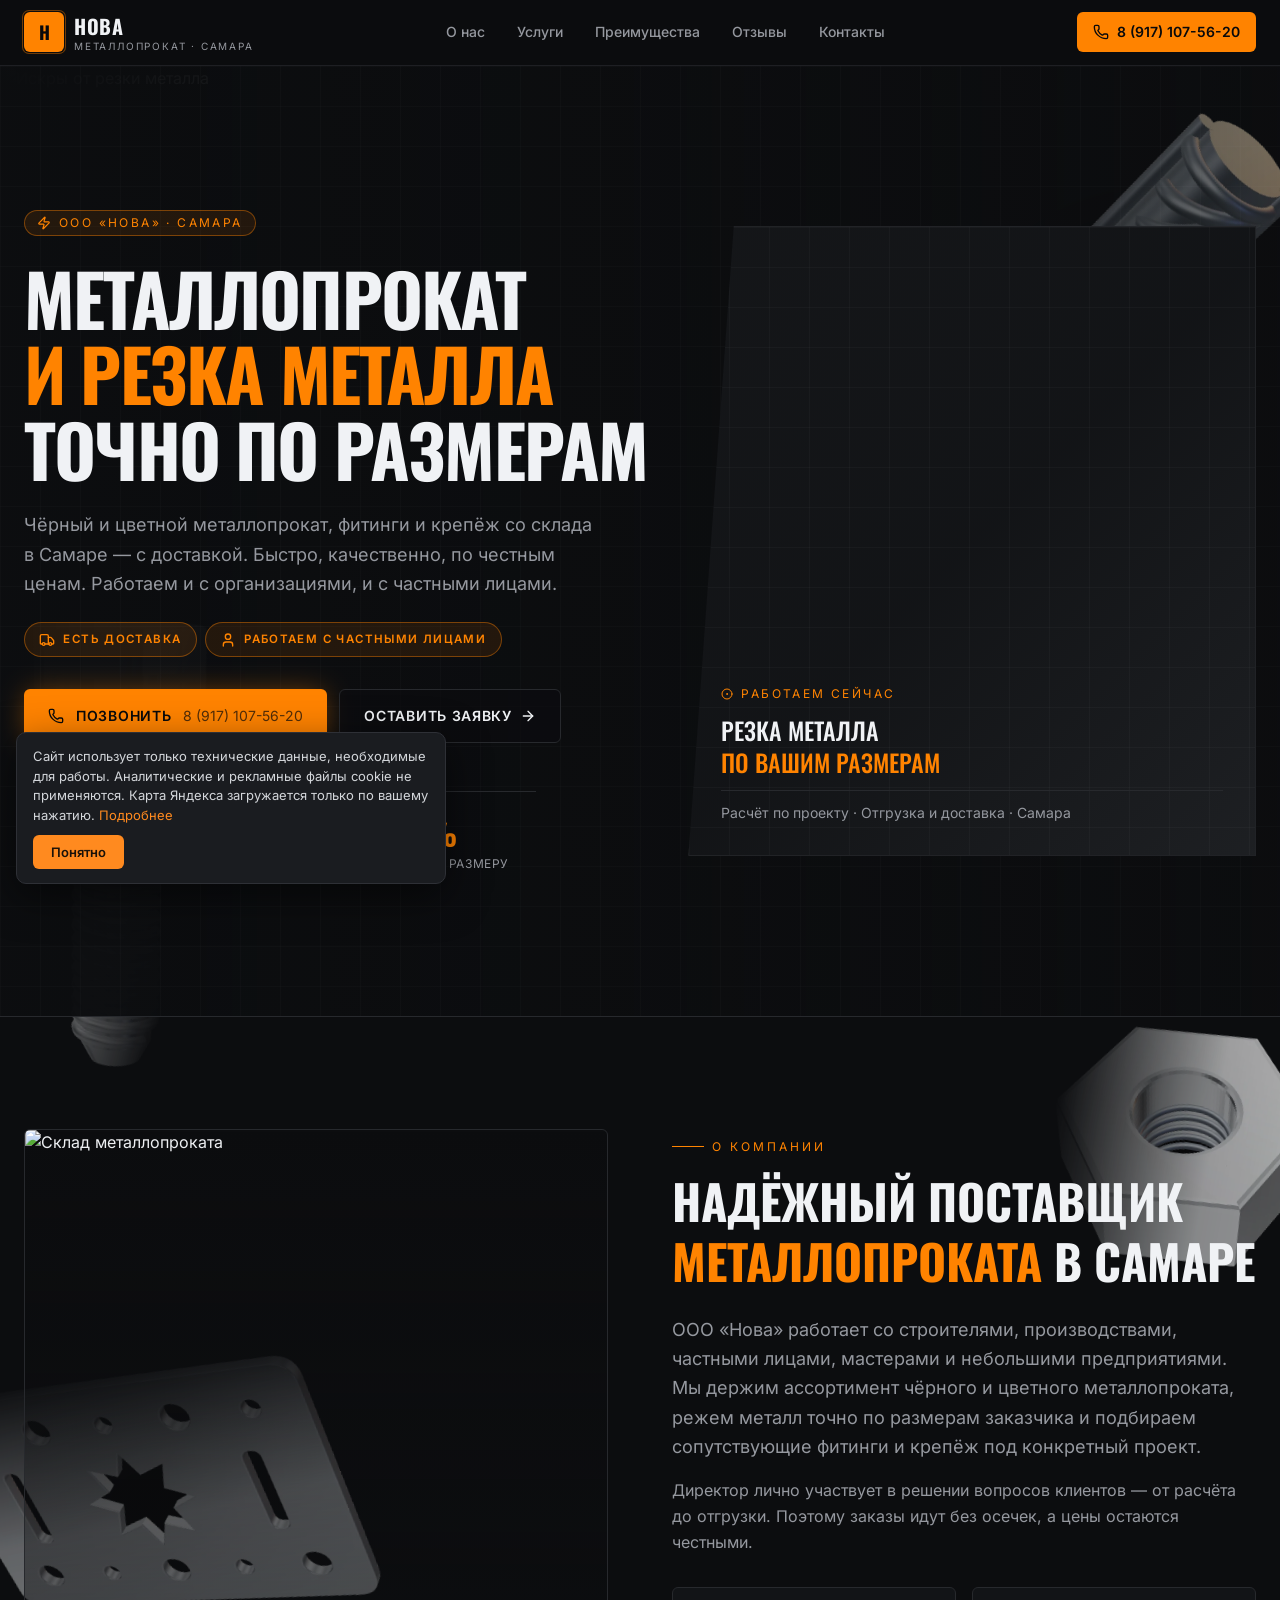
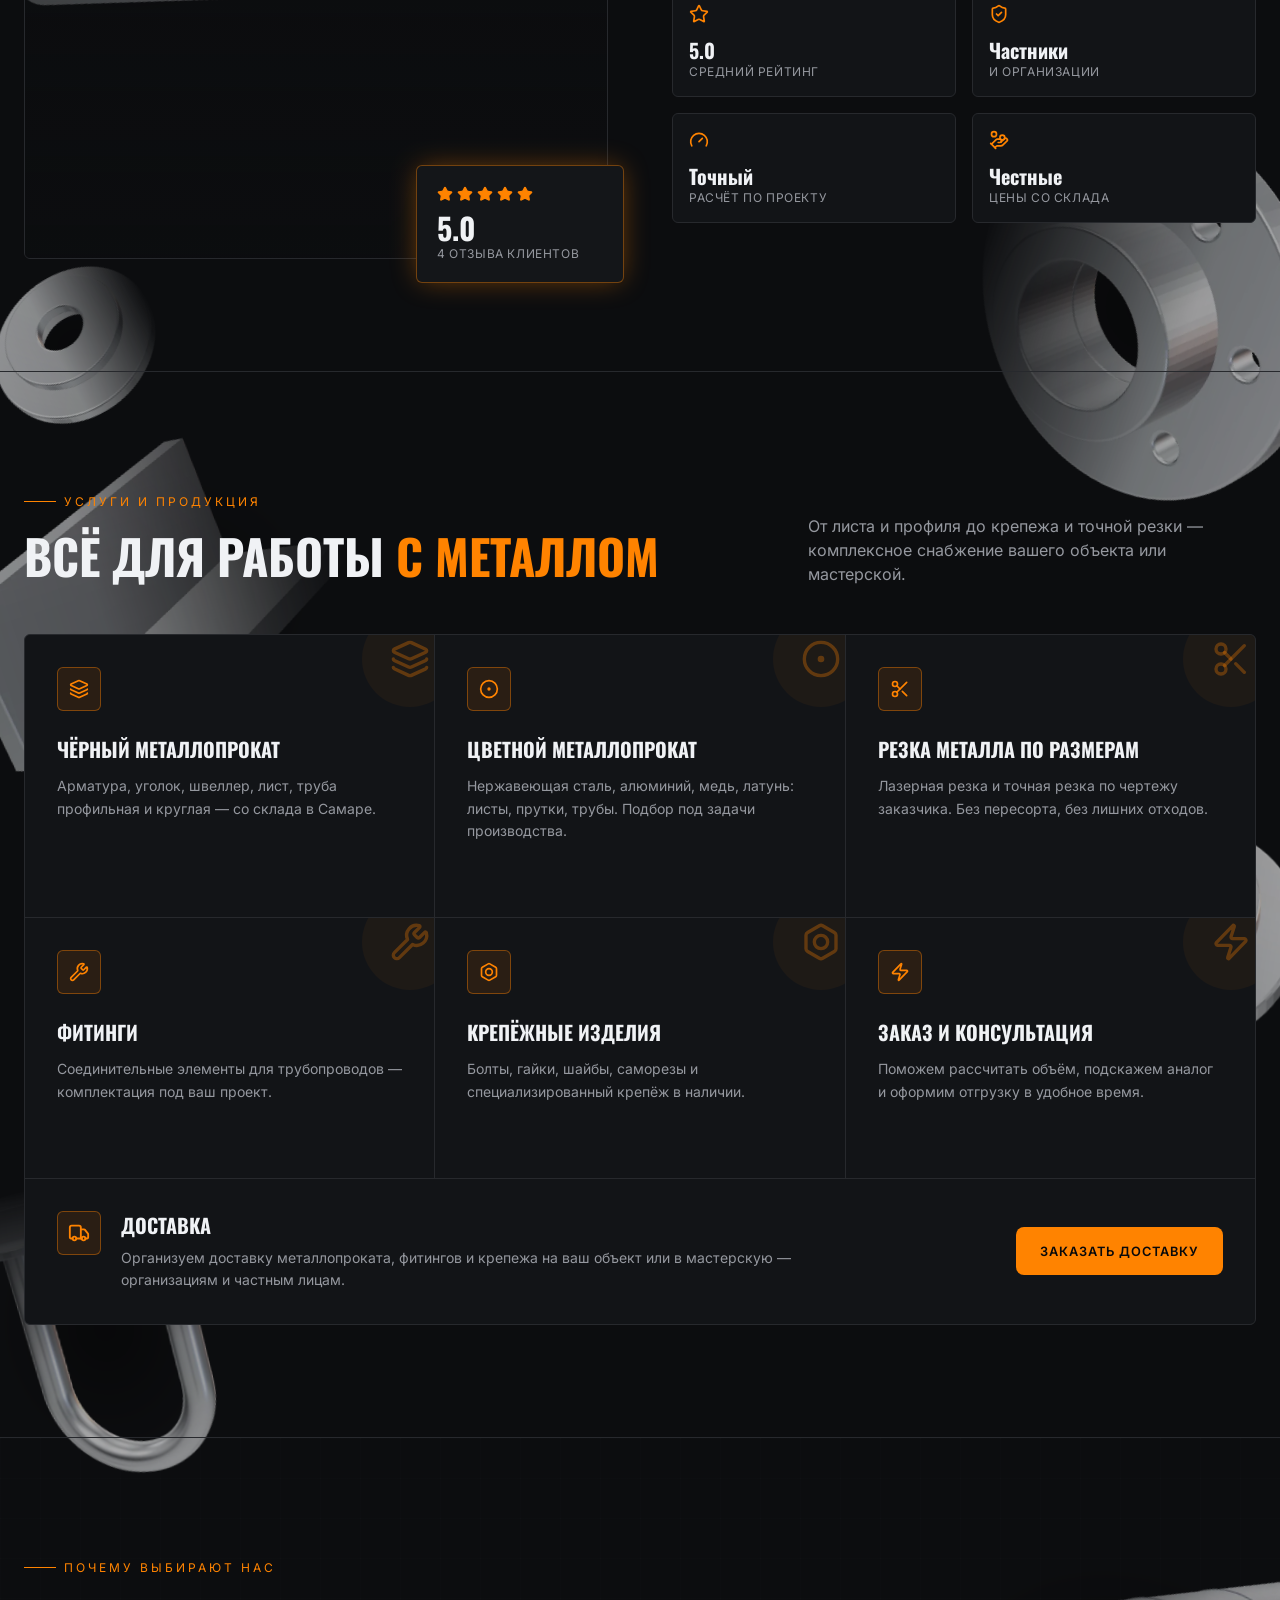
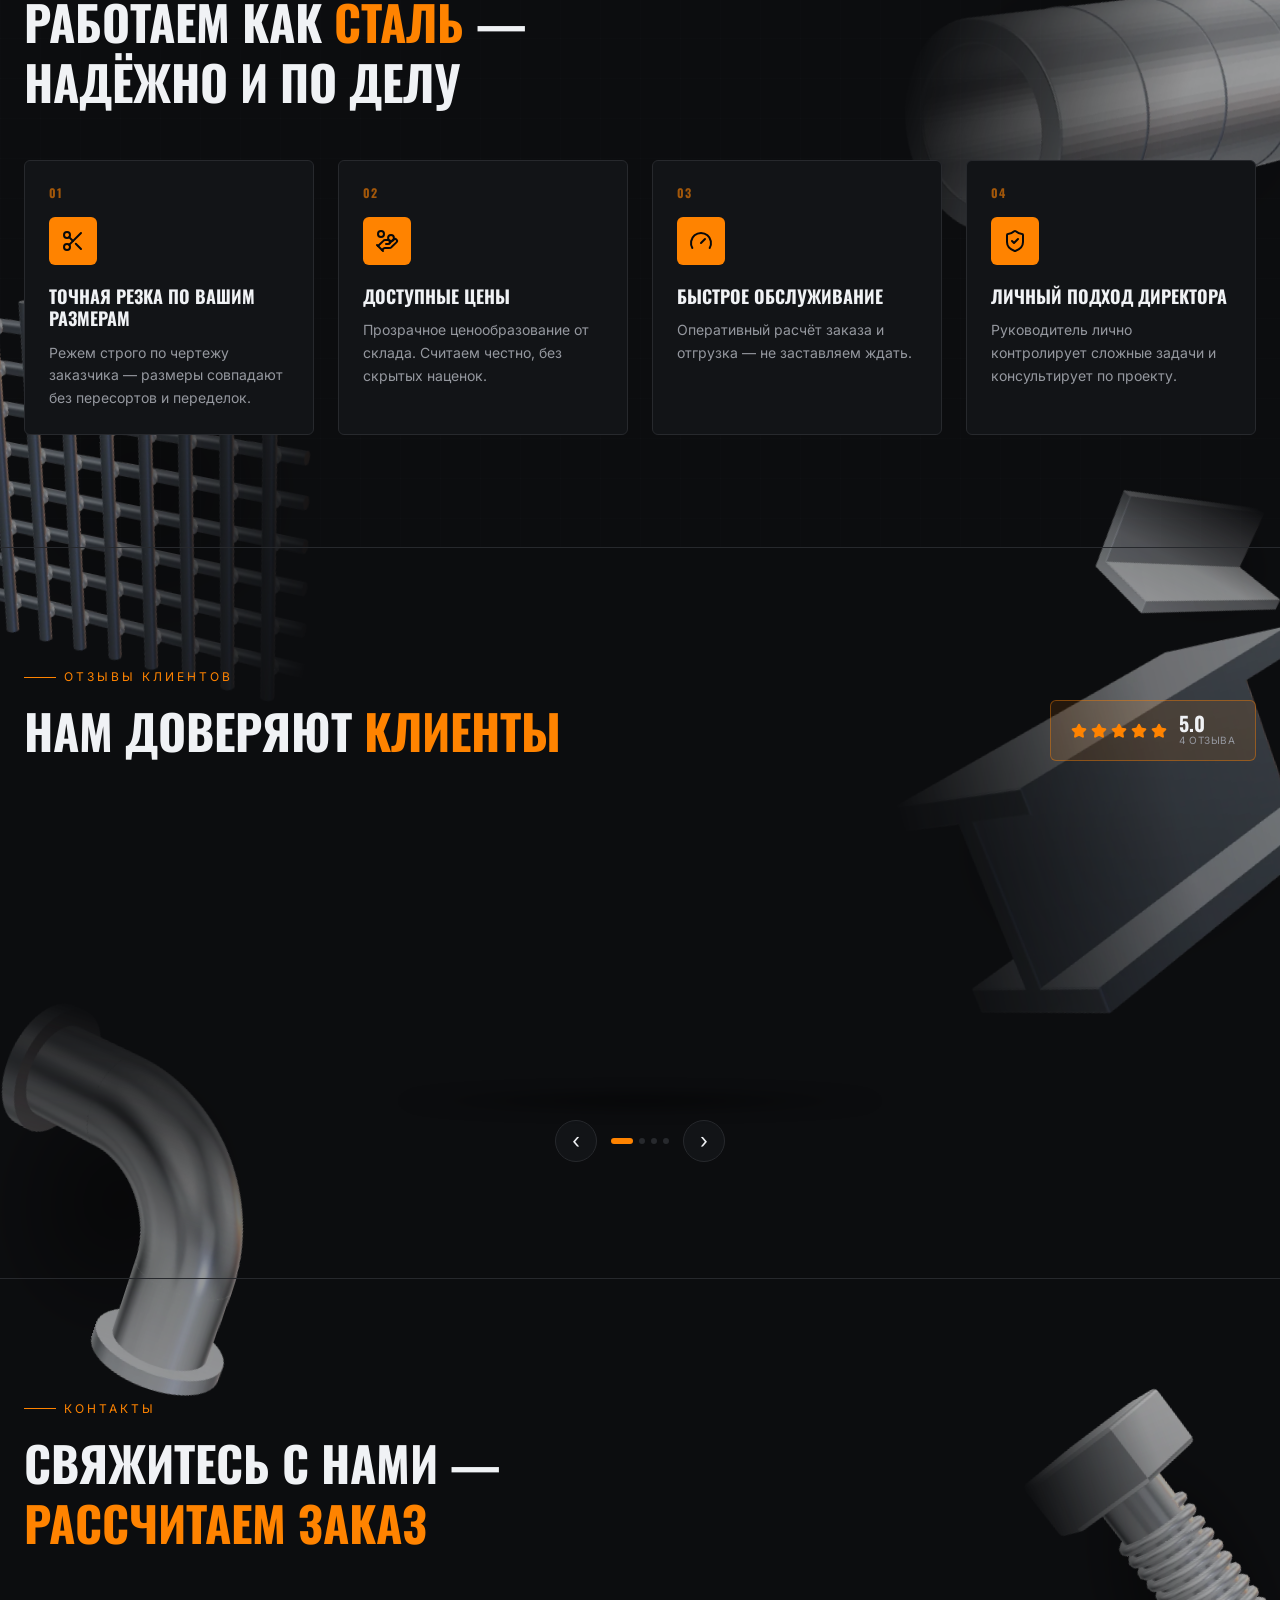
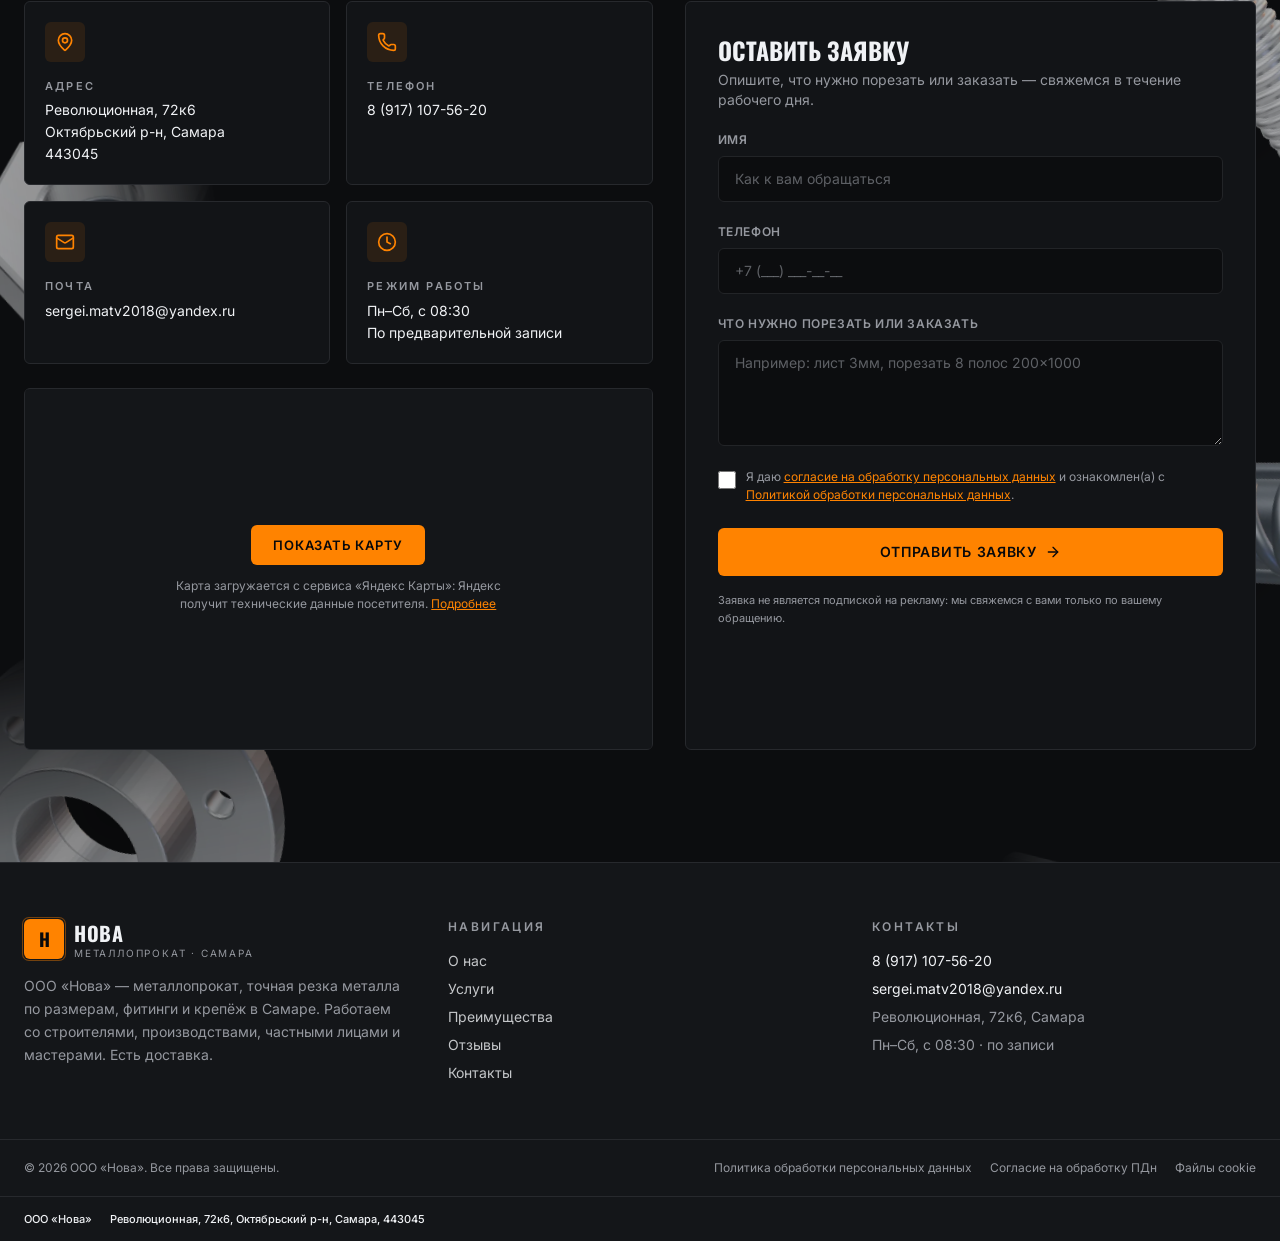
==== commit 4ddecc7a: "Add files via upload" ====
--- a/index.html
+++ b/index.html
@@ -18,9 +18,6 @@
   <meta name="twitter:image" content="https://pub-bb2e103a32db4e198524a2e9ed8f35b4.r2.dev/d67a366e-c34d-4d4e-aa63-78fecfc4ad01/id-preview-cfa8a934--b65cab4c-7fe0-47e4-b1de-624eccc048f3.lovable.app-1784656397479.png">
   <link rel="icon" href="data:image/svg+xml,%3Csvg xmlns='http://www.w3.org/2000/svg' viewBox='0 0 64 64'%3E%3Crect width='64' height='64' rx='12' fill='%23ff8a00'/%3E%3Ctext x='32' y='46' font-family='Arial,sans-serif' font-size='40' font-weight='700' text-anchor='middle' fill='%23111'%3E%D0%9D%3C/text%3E%3C/svg%3E">
   <!-- Шрифты Google Fonts -->
-  <link rel="preconnect" href="https://fonts.googleapis.com">
-  <link rel="preconnect" href="https://fonts.gstatic.com" crossorigin="anonymous">
-  <link rel="stylesheet" href="https://fonts.googleapis.com/css2?family=Inter:wght@400;500;600;700&family=Oswald:wght@500;600;700&display=swap">
   <!-- Стили Tailwind (встроены в файл, интернет для них не нужен) -->
   <style>/*! tailwindcss v4.3.4 | MIT License | https://tailwindcss.com */
 @layer properties{@supports (((-webkit-hyphens:none)) and (not (margin-trim:block))) or ((-moz-orient:inline) and (not (color:rgb(from red r g b)))){*,:before,:after,::backdrop{--tw-rotate-x:initial;--tw-rotate-y:initial;--tw-rotate-z:initial;--tw-skew-x:initial;--tw-skew-y:initial;--tw-border-style:solid;--tw-gradient-position:initial;--tw-gradient-from:#0000;--tw-gradient-via:#0000;--tw-gradient-to:#0000;--tw-gradient-stops:initial;--tw-gradient-via-stops:initial;--tw-gradient-from-position:0%;--tw-gradient-via-position:50%;--tw-gradient-to-position:100%;--tw-leading:initial;--tw-font-weight:initial;--tw-tracking:initial;--tw-shadow:0 0 #0000;--tw-shadow-color:initial;--tw-shadow-alpha:100%;--tw-inset-shadow:0 0 #0000;--tw-inset-shadow-color:initial;--tw-inset-shadow-alpha:100%;--tw-ring-color:initial;--tw-ring-shadow:0 0 #0000;--tw-inset-ring-color:initial;--tw-inset-ring-shadow:0 0 #0000;--tw-ring-inset:initial;--tw-ring-offset-width:0px;--tw-ring-offset-color:#fff;--tw-ring-offset-shadow:0 0 #0000;--tw-backdrop-blur:initial;--tw-backdrop-brightness:initial;--tw-backdrop-contrast:initial;--tw-backdrop-grayscale:initial;--tw-backdrop-hue-rotate:initial;--tw-backdrop-invert:initial;--tw-backdrop-opacity:initial;--tw-backdrop-saturate:initial;--tw-backdrop-sepia:initial;--tw-content:"";--tw-blur:initial;--tw-brightness:initial;--tw-contrast:initial;--tw-grayscale:initial;--tw-hue-rotate:initial;--tw-invert:initial;--tw-opacity:initial;--tw-saturate:initial;--tw-sepia:initial;--tw-drop-shadow:initial;--tw-drop-shadow-color:initial;--tw-drop-shadow-alpha:100%;--tw-drop-shadow-size:initial}}}@layer theme{:root,:host{--font-mono:ui-monospace, SFMono-Regular, Menlo, Monaco, Consolas, "Liberation Mono", "Courier New", monospace;--spacing:.25rem;--container-sm:24rem;--container-md:28rem;--container-lg:32rem;--container-xl:36rem;--container-2xl:42rem;--container-7xl:80rem;--text-xs:.75rem;--text-xs--line-height:calc(1 / .75);--text-sm:.875rem;--text-sm--line-height:calc(1.25 / .875);--text-base:1rem;--text-base--line-height:calc(1.5 / 1);--text-lg:1.125rem;--text-lg--line-height:calc(1.75 / 1.125);--text-xl:1.25rem;--text-xl--line-height:calc(1.75 / 1.25);--text-2xl:1.5rem;--text-2xl--line-height:calc(2 / 1.5);--text-3xl:1.875rem;--text-3xl--line-height:calc(2.25 / 1.875);--text-4xl:2.25rem;--text-4xl--line-height:calc(2.5 / 2.25);--text-5xl:3rem;--text-5xl--line-height:1;--text-6xl:3.75rem;--text-6xl--line-height:1;--text-7xl:4.5rem;--text-7xl--line-height:1;--font-weight-normal:400;--font-weight-medium:500;--font-weight-semibold:600;--font-weight-bold:700;--tracking-tight:-.025em;--tracking-normal:0em;--tracking-wide:.025em;--tracking-wider:.05em;--leading-tight:1.25;--leading-relaxed:1.625;--radius-md:.375rem;--animate-pulse:pulse 2s cubic-bezier(.4, 0, .6, 1) infinite;--blur-md:12px;--default-transition-duration:.15s;--default-transition-timing-function:cubic-bezier(.4, 0, .2, 1);--default-font-family:"Inter", sans-serif;--default-mono-font-family:var(--font-mono)}}@layer base{*,:after,:before,::backdrop{box-sizing:border-box;border:0 solid;margin:0;padding:0}::file-selector-button{box-sizing:border-box;border:0 solid;margin:0;padding:0}html,:host{-webkit-text-size-adjust:100%;tab-size:4;line-height:1.5;font-family:var(--default-font-family,-apple-system, BlinkMacSystemFont, "Segoe UI", Roboto, "Helvetica Neue", "Noto Sans", Arial, sans-serif, "Apple Color Emoji", "Segoe UI Emoji", "Segoe UI Symbol", "Noto Color Emoji");font-feature-settings:var(--default-font-feature-settings,normal);font-variation-settings:var(--default-font-variation-settings,normal);-webkit-tap-highlight-color:transparent}hr{height:0;color:inherit;border-top-width:1px}abbr:where([title]){-webkit-text-decoration:underline dotted;text-decoration:underline dotted}h1,h2,h3,h4,h5,h6{font-size:inherit;font-weight:inherit}a{color:inherit;-webkit-text-decoration:inherit;-webkit-text-decoration:inherit;-webkit-text-decoration:inherit;text-decoration:inherit}b,strong{font-weight:bolder}code,kbd,samp,pre{font-family:var(--default-mono-font-family,ui-monospace, SFMono-Regular, Menlo, Monaco, Consolas, "Liberation Mono", "Courier New", monospace);font-feature-settings:var(--default-mono-font-feature-settings,normal);font-variation-settings:var(--default-mono-font-variation-settings,normal);font-size:1em}small{font-size:80%}sub,sup{vertical-align:baseline;font-size:75%;line-height:0;position:relative}sub{bottom:-.25em}sup{top:-.5em}table{text-indent:0;border-color:inherit;border-collapse:collapse}:-moz-focusring:where(:not(iframe)){outline:auto}progress{vertical-align:baseline}summary{display:list-item}ol,ul,menu{list-style:none}img,svg,video,canvas,audio,iframe,embed,object{vertical-align:middle;display:block}img,video{max-width:100%;height:auto}button,input,select,optgroup,textarea{font:inherit;font-feature-settings:inherit;font-variation-settings:inherit;letter-spacing:inherit;color:inherit;opacity:1;background-color:#0000;border-radius:0}::file-selector-button{font:inherit;font-feature-settings:inherit;font-variation-settings:inherit;letter-spacing:inherit;color:inherit;opacity:1;background-color:#0000;border-radius:0}:where(select:is([multiple],[size])) optgroup{font-weight:bolder}:where(select:is([multiple],[size])) optgroup option{padding-inline-start:20px}::file-selector-button{margin-inline-end:4px}::placeholder{opacity:1}@supports (not ((-webkit-appearance:-apple-pay-button))) or (contain-intrinsic-size:1px){::placeholder{color:currentColor}@supports (color:color-mix(in lab, red, red)){::placeholder{color:color-mix(in oklab, currentcolor 50%, transparent)}}}textarea{resize:vertical}::-webkit-search-decoration{-webkit-appearance:none}::-webkit-date-and-time-value{min-height:1lh;text-align:inherit}::-webkit-datetime-edit{display:inline-flex}::-webkit-datetime-edit-fields-wrapper{padding:0}::-webkit-datetime-edit{padding-block:0}::-webkit-datetime-edit-year-field{padding-block:0}::-webkit-datetime-edit-month-field{padding-block:0}::-webkit-datetime-edit-day-field{padding-block:0}::-webkit-datetime-edit-hour-field{padding-block:0}::-webkit-datetime-edit-minute-field{padding-block:0}::-webkit-datetime-edit-second-field{padding-block:0}::-webkit-datetime-edit-millisecond-field{padding-block:0}::-webkit-datetime-edit-meridiem-field{padding-block:0}::-webkit-calendar-picker-indicator{line-height:1}:-moz-ui-invalid{box-shadow:none}button,input:where([type=button],[type=reset],[type=submit]){appearance:button}::file-selector-button{appearance:button}::-webkit-inner-spin-button{height:auto}::-webkit-outer-spin-button{height:auto}[hidden]:where(:not([hidden=until-found])){display:none!important}}@layer components;@layer utilities{.pointer-events-none{pointer-events:none}.visible{visibility:visible}.absolute{position:absolute}.fixed{position:fixed}.relative{position:relative}.sticky{position:sticky}.-inset-px{inset:-1px}.inset-0{inset:0}.inset-y-4{inset-block:calc(var(--spacing) * 4)}.-top-6{top:calc(var(--spacing) * -6)}.top-0{top:0}.top-6{top:calc(var(--spacing) * 6)}.-right-4{right:calc(var(--spacing) * -4)}.-right-6{right:calc(var(--spacing) * -6)}.right-0{right:0}.right-4{right:calc(var(--spacing) * 4)}.right-6{right:calc(var(--spacing) * 6)}.right-8{right:calc(var(--spacing) * 8)}.-bottom-6{bottom:calc(var(--spacing) * -6)}.bottom-4{bottom:calc(var(--spacing) * 4)}.bottom-8{bottom:calc(var(--spacing) * 8)}.left-4{left:calc(var(--spacing) * 4)}.left-8{left:calc(var(--spacing) * 8)}.z-30{z-index:30}.z-40{z-index:40}.mx-auto{margin-inline:auto}.mt-1{margin-top:var(--spacing)}.mt-1\.5{margin-top:calc(var(--spacing) * 1.5)}.mt-2{margin-top:calc(var(--spacing) * 2)}.mt-3{margin-top:calc(var(--spacing) * 3)}.mt-4{margin-top:calc(var(--spacing) * 4)}.mt-5{margin-top:calc(var(--spacing) * 5)}.mt-6{margin-top:calc(var(--spacing) * 6)}.mt-8{margin-top:calc(var(--spacing) * 8)}.mt-12{margin-top:calc(var(--spacing) * 12)}.block{display:block}.flex{display:flex}.grid{display:grid}.hidden{display:none}.inline-flex{display:inline-flex}.table{display:table}.aspect-\[4\/5\]{aspect-ratio:4/5}.h-3{height:calc(var(--spacing) * 3)}.h-3\.5{height:calc(var(--spacing) * 3.5)}.h-4{height:calc(var(--spacing) * 4)}.h-5{height:calc(var(--spacing) * 5)}.h-6{height:calc(var(--spacing) * 6)}.h-10{height:calc(var(--spacing) * 10)}.h-11{height:calc(var(--spacing) * 11)}.h-12{height:calc(var(--spacing) * 12)}.h-24{height:calc(var(--spacing) * 24)}.h-\[360px\]{height:360px}.h-full{height:100%}.h-px{height:1px}.min-h-screen{min-height:100vh}.w-3{width:calc(var(--spacing) * 3)}.w-3\.5{width:calc(var(--spacing) * 3.5)}.w-4{width:calc(var(--spacing) * 4)}.w-5{width:calc(var(--spacing) * 5)}.w-6{width:calc(var(--spacing) * 6)}.w-8{width:calc(var(--spacing) * 8)}.w-10{width:calc(var(--spacing) * 10)}.w-11{width:calc(var(--spacing) * 11)}.w-12{width:calc(var(--spacing) * 12)}.w-24{width:calc(var(--spacing) * 24)}.w-52{width:calc(var(--spacing) * 52)}.w-full{width:100%}.max-w-2xl{max-width:var(--container-2xl)}.max-w-7xl{max-width:var(--container-7xl)}.max-w-lg{max-width:var(--container-lg)}.max-w-md{max-width:var(--container-md)}.max-w-sm{max-width:var(--container-sm)}.max-w-xl{max-width:var(--container-xl)}.shrink-0{flex-shrink:0}.transform{transform:var(--tw-rotate-x, ) var(--tw-rotate-y, ) var(--tw-rotate-z, ) var(--tw-skew-x, ) var(--tw-skew-y, )}.animate-pulse{animation:var(--animate-pulse)}.resize{resize:both}.grid-cols-2{grid-template-columns:repeat(2,minmax(0,1fr))}.grid-cols-3{grid-template-columns:repeat(3,minmax(0,1fr))}.grid-cols-\[minmax\(0\,1fr\)_auto\]{grid-template-columns:minmax(0,1fr) auto}.flex-col{flex-direction:column}.flex-wrap{flex-wrap:wrap}.place-items-center{place-items:center}.items-center{align-items:center}.items-start{align-items:flex-start}.justify-between{justify-content:space-between}.justify-center{justify-content:center}.gap-0\.5{gap:calc(var(--spacing) * .5)}.gap-1{gap:var(--spacing)}.gap-1\.5{gap:calc(var(--spacing) * 1.5)}.gap-2{gap:calc(var(--spacing) * 2)}.gap-2\.5{gap:calc(var(--spacing) * 2.5)}.gap-3{gap:calc(var(--spacing) * 3)}.gap-4{gap:calc(var(--spacing) * 4)}.gap-5{gap:calc(var(--spacing) * 5)}.gap-6{gap:calc(var(--spacing) * 6)}.gap-8{gap:calc(var(--spacing) * 8)}.gap-10{gap:calc(var(--spacing) * 10)}.gap-12{gap:calc(var(--spacing) * 12)}.gap-px{gap:1px}.overflow-hidden{overflow:hidden}.rounded-full{border-radius:2147483647px}.rounded-md{border-radius:var(--radius-md)}.border{border-style:var(--tw-border-style);border-width:1px}.border-0{border-style:var(--tw-border-style);border-width:0}.border-t{border-top-style:var(--tw-border-style);border-top-width:1px}.border-b{border-bottom-style:var(--tw-border-style);border-bottom-width:1px}.border-border,.border-border\/70{border-color:var(--border)}@supports (color:color-mix(in lab, red, red)){.border-border\/70{border-color:color-mix(in oklab, var(--border) 70%, transparent)}}.border-input{border-color:var(--input)}.border-primary\/40{border-color:var(--primary)}@supports (color:color-mix(in lab, red, red)){.border-primary\/40{border-color:color-mix(in oklab, var(--primary) 40%, transparent)}}.bg-anthracite{background-color:var(--anthracite)}.bg-background,.bg-background\/60{background-color:var(--background)}@supports (color:color-mix(in lab, red, red)){.bg-background\/60{background-color:color-mix(in oklab, var(--background) 60%, transparent)}}.bg-background\/85{background-color:var(--background)}@supports (color:color-mix(in lab, red, red)){.bg-background\/85{background-color:color-mix(in oklab, var(--background) 85%, transparent)}}.bg-border{background-color:var(--border)}.bg-card{background-color:var(--card)}.bg-primary,.bg-primary\/5{background-color:var(--primary)}@supports (color:color-mix(in lab, red, red)){.bg-primary\/5{background-color:color-mix(in oklab, var(--primary) 5%, transparent)}}.bg-primary\/10{background-color:var(--primary)}@supports (color:color-mix(in lab, red, red)){.bg-primary\/10{background-color:color-mix(in oklab, var(--primary) 10%, transparent)}}.bg-primary\/15{background-color:var(--primary)}@supports (color:color-mix(in lab, red, red)){.bg-primary\/15{background-color:color-mix(in oklab, var(--primary) 15%, transparent)}}.bg-gradient-to-r{--tw-gradient-position:to right in oklab;background-image:linear-gradient(var(--tw-gradient-stops))}.bg-gradient-to-t{--tw-gradient-position:to top in oklab;background-image:linear-gradient(var(--tw-gradient-stops))}.from-background{--tw-gradient-from:var(--background);--tw-gradient-stops:var(--tw-gradient-via-stops,var(--tw-gradient-position), var(--tw-gradient-from) var(--tw-gradient-from-position), var(--tw-gradient-to) var(--tw-gradient-to-position))}.from-background\/70{--tw-gradient-from:var(--background)}@supports (color:color-mix(in lab, red, red)){.from-background\/70{--tw-gradient-from:color-mix(in oklab, var(--background) 70%, transparent)}}.from-background\/70{--tw-gradient-stops:var(--tw-gradient-via-stops,var(--tw-gradient-position), var(--tw-gradient-from) var(--tw-gradient-from-position), var(--tw-gradient-to) var(--tw-gradient-to-position))}.via-background\/80{--tw-gradient-via:var(--background)}@supports (color:color-mix(in lab, red, red)){.via-background\/80{--tw-gradient-via:color-mix(in oklab, var(--background) 80%, transparent)}}.via-background\/80{--tw-gradient-via-stops:var(--tw-gradient-position), var(--tw-gradient-from) var(--tw-gradient-from-position), var(--tw-gradient-via) var(--tw-gradient-via-position), var(--tw-gradient-to) var(--tw-gradient-to-position);--tw-gradient-stops:var(--tw-gradient-via-stops)}.to-background\/40{--tw-gradient-to:var(--background)}@supports (color:color-mix(in lab, red, red)){.to-background\/40{--tw-gradient-to:color-mix(in oklab, var(--background) 40%, transparent)}}.to-background\/40{--tw-gradient-stops:var(--tw-gradient-via-stops,var(--tw-gradient-position), var(--tw-gradient-from) var(--tw-gradient-from-position), var(--tw-gradient-to) var(--tw-gradient-to-position))}.to-transparent{--tw-gradient-to:transparent;--tw-gradient-stops:var(--tw-gradient-via-stops,var(--tw-gradient-position), var(--tw-gradient-from) var(--tw-gradient-from-position), var(--tw-gradient-to) var(--tw-gradient-to-position))}.fill-primary{fill:var(--primary)}.object-cover{object-fit:cover}.p-4{padding:calc(var(--spacing) * 4)}.p-5{padding:calc(var(--spacing) * 5)}.p-6{padding:calc(var(--spacing) * 6)}.p-8{padding:calc(var(--spacing) * 8)}.px-3{padding-inline:calc(var(--spacing) * 3)}.px-4{padding-inline:calc(var(--spacing) * 4)}.px-5{padding-inline:calc(var(--spacing) * 5)}.px-6{padding-inline:calc(var(--spacing) * 6)}.py-1{padding-block:var(--spacing)}.py-2\.5{padding-block:calc(var(--spacing) * 2.5)}.py-3{padding-block:calc(var(--spacing) * 3)}.py-3\.5{padding-block:calc(var(--spacing) * 3.5)}.py-4{padding-block:calc(var(--spacing) * 4)}.py-5{padding-block:calc(var(--spacing) * 5)}.py-14{padding-block:calc(var(--spacing) * 14)}.py-20{padding-block:calc(var(--spacing) * 20)}.pt-4{padding-top:calc(var(--spacing) * 4)}.pt-6{padding-top:calc(var(--spacing) * 6)}.font-display{font-family:Oswald,sans-serif}.text-2xl{font-size:var(--text-2xl);line-height:var(--tw-leading,var(--text-2xl--line-height))}.text-3xl{font-size:var(--text-3xl);line-height:var(--tw-leading,var(--text-3xl--line-height))}.text-4xl{font-size:var(--text-4xl);line-height:var(--tw-leading,var(--text-4xl--line-height))}.text-6xl{font-size:var(--text-6xl);line-height:var(--tw-leading,var(--text-6xl--line-height))}.text-base{font-size:var(--text-base);line-height:var(--tw-leading,var(--text-base--line-height))}.text-lg{font-size:var(--text-lg);line-height:var(--tw-leading,var(--text-lg--line-height))}.text-sm{font-size:var(--text-sm);line-height:var(--tw-leading,var(--text-sm--line-height))}.text-xl{font-size:var(--text-xl);line-height:var(--tw-leading,var(--text-xl--line-height))}.text-xs{font-size:var(--text-xs);line-height:var(--tw-leading,var(--text-xs--line-height))}.text-\[10px\]{font-size:10px}.text-\[11px\]{font-size:11px}.leading-\[1\.05\]{--tw-leading:1.05;line-height:1.05}.leading-none{--tw-leading:1;line-height:1}.leading-relaxed{--tw-leading:var(--leading-relaxed);line-height:var(--leading-relaxed)}.leading-tight{--tw-leading:var(--leading-tight);line-height:var(--leading-tight)}.font-bold{--tw-font-weight:var(--font-weight-bold);font-weight:var(--font-weight-bold)}.font-medium{--tw-font-weight:var(--font-weight-medium);font-weight:var(--font-weight-medium)}.font-normal{--tw-font-weight:var(--font-weight-normal);font-weight:var(--font-weight-normal)}.font-semibold{--tw-font-weight:var(--font-weight-semibold);font-weight:var(--font-weight-semibold)}.tracking-\[0\.2em\]{--tw-tracking:.2em;letter-spacing:.2em}.tracking-\[0\.18em\]{--tw-tracking:.18em;letter-spacing:.18em}.tracking-\[0\.25em\]{--tw-tracking:.25em;letter-spacing:.25em}.tracking-normal{--tw-tracking:var(--tracking-normal);letter-spacing:var(--tracking-normal)}.tracking-tight{--tw-tracking:var(--tracking-tight);letter-spacing:var(--tracking-tight)}.tracking-wide{--tw-tracking:var(--tracking-wide);letter-spacing:var(--tracking-wide)}.tracking-wider{--tw-tracking:var(--tracking-wider);letter-spacing:var(--tracking-wider)}.break-all{word-break:break-all}.text-foreground,.text-foreground\/80{color:var(--foreground)}@supports (color:color-mix(in lab, red, red)){.text-foreground\/80{color:color-mix(in oklab, var(--foreground) 80%, transparent)}}.text-foreground\/90{color:var(--foreground)}@supports (color:color-mix(in lab, red, red)){.text-foreground\/90{color:color-mix(in oklab, var(--foreground) 90%, transparent)}}.text-muted-foreground{color:var(--muted-foreground)}.text-primary{color:var(--primary)}.text-primary-foreground,.text-primary-foreground\/70{color:var(--primary-foreground)}@supports (color:color-mix(in lab, red, red)){.text-primary-foreground\/70{color:color-mix(in oklab, var(--primary-foreground) 70%, transparent)}}.text-primary\/20{color:var(--primary)}@supports (color:color-mix(in lab, red, red)){.text-primary\/20{color:color-mix(in oklab, var(--primary) 20%, transparent)}}.text-primary\/30{color:var(--primary)}@supports (color:color-mix(in lab, red, red)){.text-primary\/30{color:color-mix(in oklab, var(--primary) 30%, transparent)}}.text-primary\/60{color:var(--primary)}@supports (color:color-mix(in lab, red, red)){.text-primary\/60{color:color-mix(in oklab, var(--primary) 60%, transparent)}}.normal-case{text-transform:none}.uppercase{text-transform:uppercase}.antialiased{-webkit-font-smoothing:antialiased;-moz-osx-font-smoothing:grayscale}.opacity-0{opacity:0}.opacity-20{opacity:.2}.opacity-60{opacity:.6}.opacity-\[0\.08\]{opacity:.08}.opacity-\[0\.12\]{opacity:.12}.ring-1{--tw-ring-shadow:var(--tw-ring-inset, ) 0 0 0 calc(1px + var(--tw-ring-offset-width)) var(--tw-ring-color,currentcolor);box-shadow:var(--tw-inset-shadow), var(--tw-inset-ring-shadow), var(--tw-ring-offset-shadow), var(--tw-ring-shadow), var(--tw-shadow)}.ring-border{--tw-ring-color:var(--border)}.ring-primary\/40{--tw-ring-color:var(--primary)}@supports (color:color-mix(in lab, red, red)){.ring-primary\/40{--tw-ring-color:color-mix(in oklab, var(--primary) 40%, transparent)}}.backdrop-blur-md{--tw-backdrop-blur:blur(var(--blur-md));-webkit-backdrop-filter:var(--tw-backdrop-blur, ) var(--tw-backdrop-brightness, ) var(--tw-backdrop-contrast, ) var(--tw-backdrop-grayscale, ) var(--tw-backdrop-hue-rotate, ) var(--tw-backdrop-invert, ) var(--tw-backdrop-opacity, ) var(--tw-backdrop-saturate, ) var(--tw-backdrop-sepia, );backdrop-filter:var(--tw-backdrop-blur, ) var(--tw-backdrop-brightness, ) var(--tw-backdrop-contrast, ) var(--tw-backdrop-grayscale, ) var(--tw-backdrop-hue-rotate, ) var(--tw-backdrop-invert, ) var(--tw-backdrop-opacity, ) var(--tw-backdrop-saturate, ) var(--tw-backdrop-sepia, )}.transition{transition-property:color,background-color,border-color,outline-color,text-decoration-color,fill,stroke,--tw-gradient-from,--tw-gradient-via,--tw-gradient-to,opacity,box-shadow,transform,translate,scale,rotate,filter,-webkit-backdrop-filter,backdrop-filter,display,content-visibility,overlay,pointer-events;transition-timing-function:var(--tw-ease,var(--default-transition-timing-function));transition-duration:var(--tw-duration,var(--default-transition-duration))}.transition-all{transition-property:all;transition-timing-function:var(--tw-ease,var(--default-transition-timing-function));transition-duration:var(--tw-duration,var(--default-transition-duration))}.transition-colors{transition-property:color,background-color,border-color,outline-color,text-decoration-color,fill,stroke,--tw-gradient-from,--tw-gradient-via,--tw-gradient-to;transition-timing-function:var(--tw-ease,var(--default-transition-timing-function));transition-duration:var(--tw-duration,var(--default-transition-duration))}.ring-inset{--tw-ring-inset:inset}@media (hover:hover){:is(:where(.group):hover .group-hover\:bg-primary\/10){background-color:var(--primary)}@supports (color:color-mix(in lab, red, red)){:is(:where(.group):hover .group-hover\:bg-primary\/10){background-color:color-mix(in oklab, var(--primary) 10%, transparent)}}:is(:where(.group):hover .group-hover\:text-primary\/60){color:var(--primary)}@supports (color:color-mix(in lab, red, red)){:is(:where(.group):hover .group-hover\:text-primary\/60){color:color-mix(in oklab, var(--primary) 60%, transparent)}}:is(:where(.group):hover .group-hover\:opacity-100){opacity:1}:is(:where(.group):hover .group-hover\:ring-primary\/70){--tw-ring-color:var(--primary)}@supports (color:color-mix(in lab, red, red)){:is(:where(.group):hover .group-hover\:ring-primary\/70){--tw-ring-color:color-mix(in oklab, var(--primary) 70%, transparent)}}}.placeholder\:text-muted-foreground\/60::placeholder{color:var(--muted-foreground)}@supports (color:color-mix(in lab, red, red)){.placeholder\:text-muted-foreground\/60::placeholder{color:color-mix(in oklab, var(--muted-foreground) 60%, transparent)}}.after\:absolute:after{content:var(--tw-content);position:absolute}.after\:-bottom-1:after{content:var(--tw-content);bottom:calc(var(--spacing) * -1)}.after\:left-0:after{content:var(--tw-content);left:0}.after\:h-px:after{content:var(--tw-content);height:1px}.after\:w-0:after{content:var(--tw-content);width:0}.after\:bg-primary:after{content:var(--tw-content);background-color:var(--primary)}.after\:transition-all:after{content:var(--tw-content);transition-property:all;transition-timing-function:var(--tw-ease,var(--default-transition-timing-function));transition-duration:var(--tw-duration,var(--default-transition-duration))}@media (hover:hover){.hover\:border-primary\/50:hover{border-color:var(--primary)}@supports (color:color-mix(in lab, red, red)){.hover\:border-primary\/50:hover{border-color:color-mix(in oklab, var(--primary) 50%, transparent)}}.hover\:border-primary\/60:hover{border-color:var(--primary)}@supports (color:color-mix(in lab, red, red)){.hover\:border-primary\/60:hover{border-color:color-mix(in oklab, var(--primary) 60%, transparent)}}.hover\:bg-anthracite:hover{background-color:var(--anthracite)}.hover\:text-foreground:hover{color:var(--foreground)}.hover\:text-primary:hover{color:var(--primary)}.hover\:brightness-110:hover{--tw-brightness:brightness(110%);filter:var(--tw-blur, ) var(--tw-brightness, ) var(--tw-contrast, ) var(--tw-grayscale, ) var(--tw-hue-rotate, ) var(--tw-invert, ) var(--tw-saturate, ) var(--tw-sepia, ) var(--tw-drop-shadow, )}.hover\:after\:w-full:hover:after{content:var(--tw-content);width:100%}}.focus\:border-primary:focus{border-color:var(--primary)}.focus\:ring-2:focus{--tw-ring-shadow:var(--tw-ring-inset, ) 0 0 0 calc(2px + var(--tw-ring-offset-width)) var(--tw-ring-color,currentcolor);box-shadow:var(--tw-inset-shadow), var(--tw-inset-ring-shadow), var(--tw-ring-offset-shadow), var(--tw-ring-shadow), var(--tw-shadow)}.focus\:ring-primary\/30:focus{--tw-ring-color:var(--primary)}@supports (color:color-mix(in lab, red, red)){.focus\:ring-primary\/30:focus{--tw-ring-color:color-mix(in oklab, var(--primary) 30%, transparent)}}.focus\:outline-none:focus{--tw-outline-style:none;outline-style:none}.disabled\:opacity-70:disabled{opacity:.7}@media (min-width:40rem){.sm\:hidden{display:none}.sm\:inline-flex{display:inline-flex}.sm\:grid-cols-2{grid-template-columns:repeat(2,minmax(0,1fr))}.sm\:text-5xl{font-size:var(--text-5xl);line-height:var(--tw-leading,var(--text-5xl--line-height))}}@media (min-width:48rem){.md\:block{display:block}.md\:hidden{display:none}.md\:inline{display:inline}.md\:grid-cols-3{grid-template-columns:repeat(3,minmax(0,1fr))}.md\:flex-row{flex-direction:row}.md\:items-center{align-items:center}.md\:items-end{align-items:flex-end}.md\:justify-between{justify-content:space-between}.md\:p-8{padding:calc(var(--spacing) * 8)}.md\:px-6{padding-inline:calc(var(--spacing) * 6)}.md\:py-28{padding-block:calc(var(--spacing) * 28)}.md\:text-3xl{font-size:var(--text-3xl);line-height:var(--tw-leading,var(--text-3xl--line-height))}.md\:text-5xl{font-size:var(--text-5xl);line-height:var(--tw-leading,var(--text-5xl--line-height))}.md\:text-6xl{font-size:var(--text-6xl);line-height:var(--tw-leading,var(--text-6xl--line-height))}.md\:text-lg{font-size:var(--text-lg);line-height:var(--tw-leading,var(--text-lg--line-height))}}@media (min-width:64rem){.lg\:block{display:block}.lg\:flex{display:flex}.lg\:hidden{display:none}.lg\:grid-cols-2{grid-template-columns:repeat(2,minmax(0,1fr))}.lg\:grid-cols-3{grid-template-columns:repeat(3,minmax(0,1fr))}.lg\:grid-cols-4{grid-template-columns:repeat(4,minmax(0,1fr))}.lg\:grid-cols-\[1\.1fr_1fr\]{grid-template-columns:1.1fr 1fr}.lg\:grid-cols-\[auto_1fr_auto\]{grid-template-columns:auto 1fr auto}.lg\:gap-16{gap:calc(var(--spacing) * 16)}.lg\:py-36{padding-block:calc(var(--spacing) * 36)}.lg\:text-7xl{font-size:var(--text-7xl);line-height:var(--tw-leading,var(--text-7xl--line-height))}}}@property --tw-rotate-x{syntax:"*";inherits:false}@property --tw-rotate-y{syntax:"*";inherits:false}@property --tw-rotate-z{syntax:"*";inherits:false}@property --tw-skew-x{syntax:"*";inherits:false}@property --tw-skew-y{syntax:"*";inherits:false}@property --tw-border-style{syntax:"*";inherits:false;initial-value:solid}@property --tw-gradient-position{syntax:"*";inherits:false}@property --tw-gradient-from{syntax:"<color>";inherits:false;initial-value:#0000}@property --tw-gradient-via{syntax:"<color>";inherits:false;initial-value:#0000}@property --tw-gradient-to{syntax:"<color>";inherits:false;initial-value:#0000}@property --tw-gradient-stops{syntax:"*";inherits:false}@property --tw-gradient-via-stops{syntax:"*";inherits:false}@property --tw-gradient-from-position{syntax:"<length-percentage>";inherits:false;initial-value:0%}@property --tw-gradient-via-position{syntax:"<length-percentage>";inherits:false;initial-value:50%}@property --tw-gradient-to-position{syntax:"<length-percentage>";inherits:false;initial-value:100%}@property --tw-leading{syntax:"*";inherits:false}@property --tw-font-weight{syntax:"*";inherits:false}@property --tw-tracking{syntax:"*";inherits:false}@property --tw-shadow{syntax:"*";inherits:false;initial-value:0 0 #0000}@property --tw-shadow-color{syntax:"*";inherits:false}@property --tw-shadow-alpha{syntax:"<percentage>";inherits:false;initial-value:100%}@property --tw-inset-shadow{syntax:"*";inherits:false;initial-value:0 0 #0000}@property --tw-inset-shadow-color{syntax:"*";inherits:false}@property --tw-inset-shadow-alpha{syntax:"<percentage>";inherits:false;initial-value:100%}@property --tw-ring-color{syntax:"*";inherits:false}@property --tw-ring-shadow{syntax:"*";inherits:false;initial-value:0 0 #0000}@property --tw-inset-ring-color{syntax:"*";inherits:false}@property --tw-inset-ring-shadow{syntax:"*";inherits:false;initial-value:0 0 #0000}@property --tw-ring-inset{syntax:"*";inherits:false}@property --tw-ring-offset-width{syntax:"<length>";inherits:false;initial-value:0}@property --tw-ring-offset-color{syntax:"*";inherits:false;initial-value:#fff}@property --tw-ring-offset-shadow{syntax:"*";inherits:false;initial-value:0 0 #0000}@property --tw-backdrop-blur{syntax:"*";inherits:false}@property --tw-backdrop-brightness{syntax:"*";inherits:false}@property --tw-backdrop-contrast{syntax:"*";inherits:false}@property --tw-backdrop-grayscale{syntax:"*";inherits:false}@property --tw-backdrop-hue-rotate{syntax:"*";inherits:false}@property --tw-backdrop-invert{syntax:"*";inherits:false}@property --tw-backdrop-opacity{syntax:"*";inherits:false}@property --tw-backdrop-saturate{syntax:"*";inherits:false}@property --tw-backdrop-sepia{syntax:"*";inherits:false}@property --tw-content{syntax:"*";inherits:false;initial-value:""}@property --tw-blur{syntax:"*";inherits:false}@property --tw-brightness{syntax:"*";inherits:false}@property --tw-contrast{syntax:"*";inherits:false}@property --tw-grayscale{syntax:"*";inherits:false}@property --tw-hue-rotate{syntax:"*";inherits:false}@property --tw-invert{syntax:"*";inherits:false}@property --tw-opacity{syntax:"*";inherits:false}@property --tw-saturate{syntax:"*";inherits:false}@property --tw-sepia{syntax:"*";inherits:false}@property --tw-drop-shadow{syntax:"*";inherits:false}@property --tw-drop-shadow-color{syntax:"*";inherits:false}@property --tw-drop-shadow-alpha{syntax:"<percentage>";inherits:false;initial-value:100%}@property --tw-drop-shadow-size{syntax:"*";inherits:false}@keyframes pulse{50%{opacity:.5}}</style>
@@ -194,16 +191,58 @@
   {
    "key": "email",
    "kind": "email",
-   "label": "Почта в контактах",
+   "label": "Почта в контактах и документах",
    "def": "samnova@yandex.ru",
-   "hint": "Что показывать посетителям в разделе «Контакты» и в подвале."
-  },
-  {
-   "key": "leadEmail",
+   "hint": "Показывается в контактах, подвале и документах; на неё же приходят письма-заявки."
+  },
+  {
+   "key": "yandexForm",
    "kind": "plain",
-   "label": "Почта, на которую приходят заявки",
-   "def": "samnova@yandex.ru",
-   "hint": "Если поменяете, новую почту нужно один раз активировать: отправьте с сайта тестовую заявку и нажмите Activate в письме от FormSubmit."
+   "label": "Ссылка на Яндекс Форму для заявок",
+   "def": "",
+   "hint": "Создайте форму на forms.yandex.ru, нажмите «Поделиться» и вставьте ссылку сюда. Она заменит форму с отправкой письмом; данные заявок будут храниться в России."
+  },
+  {
+   "key": "legalName",
+   "kind": "plain",
+   "label": "Название организации (для документов)",
+   "def": "ООО «Нова»"
+  },
+  {
+   "key": "inn",
+   "kind": "plain",
+   "label": "ИНН",
+   "def": "",
+   "required": true,
+   "hint": "Обязательно: выводится в подвале и документах."
+  },
+  {
+   "key": "ogrn",
+   "kind": "plain",
+   "label": "ОГРН",
+   "def": "",
+   "required": true,
+   "hint": "Обязательно: выводится в подвале и документах."
+  },
+  {
+   "key": "legalAddress",
+   "kind": "plain",
+   "label": "Адрес организации",
+   "def": "Революционная, 72к6, Октябрьский р-н, Самара, 443045",
+   "hint": "Проверьте: нужен юридический адрес из ЕГРЮЛ."
+  },
+  {
+   "key": "hosting",
+   "kind": "plain",
+   "label": "Где размещён сайт (для документов)",
+   "def": "GitHub Pages (GitHub, Inc.)",
+   "hint": "Если перенесёте сайт на российский хостинг, поменяйте здесь."
+  },
+  {
+   "key": "docsDate",
+   "kind": "plain",
+   "label": "Дата редакции документов",
+   "def": "11 ноября 2026 г."
   }
  ]
 };</script>
@@ -216,9 +255,24 @@
     window.SITE_SETTINGS = r;
   })();
 </script>
+<link rel="stylesheet" href="fonts/fonts.css">
+<link rel="stylesheet" href="assets/metal-bg.css">
+<style>
+.consent{display:flex;gap:10px;align-items:flex-start;font-size:12px;line-height:1.5;color:var(--muted-foreground,#9aa0a8);cursor:pointer}
+.consent input{margin-top:3px;width:18px;height:18px;flex:none;accent-color:var(--primary,#ff8a1f)}
+.consent a,.map-gate a{color:var(--primary,#ff8a1f);text-decoration:underline}
+.legal-links{display:flex;flex-wrap:wrap;gap:6px 18px}.legal-links a:hover{color:var(--primary,#ff8a1f)}
+.requisites{display:flex;flex-wrap:wrap;gap:4px 18px;padding:14px 0;margin:0;font-size:11px;color:var(--muted-foreground,#9aa0a8)}
+.requisites b{font-weight:500;color:var(--foreground,#eceef0)}
+.map-gate{position:absolute;inset:0;z-index:5;display:flex;flex-direction:column;align-items:center;justify-content:center;gap:12px;padding:20px;text-align:center;background:var(--anthracite,#1c1e22);color:var(--muted-foreground,#9aa0a8);font-size:12px;line-height:1.5}
+.map-gate button{border:0;border-radius:6px;background:var(--primary,#ff8a1f);color:var(--primary-foreground,#1a1209);padding:12px 22px;font:600 13px Inter,sans-serif;letter-spacing:.06em;text-transform:uppercase;cursor:pointer}
+.map-gate p{margin:0;max-width:340px}
+.ya-form{width:100%;height:780px;border:0;border-radius:6px;background:#fff}
+</style>
 </head>
 <body class="bg-background text-foreground antialiased">
-  <div class="min-h-screen bg-background text-foreground">
+  <div id="siteWrap" class="min-h-screen bg-background text-foreground">
+    <div id="metalBg" aria-hidden="true"></div>
     <!-- Шапка сайта -->
     <header id="top" class="sticky top-0 z-40 border-b border-border/70 bg-background/85 backdrop-blur-md">
       <div class="mx-auto grid max-w-7xl grid-cols-[minmax(0,1fr)_auto] items-center gap-4 px-4 py-3 md:px-6 lg:grid-cols-[auto_1fr_auto]">
@@ -661,7 +715,8 @@
                 </div>
               </div>
               <div class="relative overflow-hidden rounded-md border border-border">
-                <iframe title="Карта — Революционная 72к6, Самара" src="https://yandex.ru/map-widget/v1/?ll=50.180000%2C53.211667&z=15&pt=50.180000,53.211667,pm2rdm&mode=search&text=Революционная%2072к6%20Самара" class="h-[360px] w-full border-0 bg-anthracite" loading="lazy"></iframe>
+                <iframe title="Карта — Революционная 72к6, Самара" data-src="https://yandex.ru/map-widget/v1/?ll=50.180000%2C53.211667&z=15&pt=50.180000,53.211667,pm2rdm&mode=search&text=Революционная%2072к6%20Самара" class="h-[360px] w-full border-0 bg-anthracite" loading="lazy"></iframe>
+                <div id="mapGate" class="map-gate" data-noedit><button type="button" id="mapBtn">Показать карту</button><p>Карта загружается с сервиса «Яндекс Карты»: Яндекс получит технические данные посетителя. <a href="cookies.html">Подробнее</a></p></div>
                 <div class="pointer-events-none absolute inset-0 ring-1 ring-inset ring-border"></div>
               </div>
             </div>
@@ -682,15 +737,13 @@
                 <span class="text-xs font-semibold uppercase tracking-wider text-muted-foreground">Что нужно порезать или заказать</span>
                 <textarea name="msg" rows="4" placeholder="Например: лист 3мм, порезать 8 полос 200×1000" class="mt-1.5 w-full rounded-md border border-input bg-background px-4 py-3 text-sm text-foreground placeholder:text-muted-foreground/60 focus:border-primary focus:outline-none focus:ring-2 focus:ring-primary/30 transition"></textarea>
               </label>
-              <input type="text" name="_honey" tabindex="-1" autocomplete="off" aria-hidden="true" style="position:absolute;left:-9999px;opacity:0;height:0;width:0">
+              <label class="consent" data-noedit><input type="checkbox" id="consent-pd" name="consent" required><span>Я даю <a href="consent.html" target="_blank" rel="noopener">согласие на обработку персональных данных</a> и ознакомлен(а) с <a href="privacy.html" target="_blank" rel="noopener">Политикой обработки персональных данных</a>.</span></label>
               <button id="form-btn" type="submit" class="mt-2 inline-flex items-center justify-center gap-2 rounded-md bg-primary px-5 py-3.5 text-sm font-semibold uppercase tracking-wider text-primary-foreground disabled:opacity-70 hover:brightness-110 transition">
                 <span id="form-btn-label">Отправить заявку</span>
                 <svg xmlns="http://www.w3.org/2000/svg" width="24" height="24" viewBox="0 0 24 24" fill="none" stroke="currentColor" stroke-width="2" stroke-linecap="round" stroke-linejoin="round" class="lucide lucide-arrow-right h-4 w-4" aria-hidden="true"><path d="M5 12h14"></path><path d="m12 5 7 7-7 7"></path></svg>
               </button>
               <p id="form-status" class="hidden rounded-md border border-primary/40 bg-primary/10 px-4 py-2.5 text-xs text-primary"></p>
-              <p class="text-[11px] leading-relaxed text-muted-foreground">
-                Нажимая кнопку, вы соглашаетесь на обработку персональных данных для связи по вашему обращению.
-              </p>
+              <p class="text-[11px] leading-relaxed text-muted-foreground">Заявка не является подпиской на рекламу: мы свяжемся с вами только по вашему обращению.</p>
             </form>
           </div>
         </div>
@@ -736,10 +789,16 @@
       </div>
       <div class="border-t border-border">
         <div class="mx-auto flex max-w-7xl flex-col items-start justify-between gap-2 px-4 py-5 text-xs text-muted-foreground md:flex-row md:items-center md:px-6">
-          <span>© 2026 ООО «Нова». Все права защищены.</span>
-          <span>Металлопрокат · Резка металла · Самара</span>
+          <span>© 2026 <span data-fill="legalName" data-noedit>ООО «Нова»</span>. Все права защищены.</span>
+          <span class="legal-links" data-noedit><a href="privacy.html">Политика обработки персональных данных</a><a href="consent.html">Согласие на обработку ПДн</a><a href="cookies.html">Файлы cookie</a></span>
         </div>
       </div>
+      <div class="border-t border-border"><div class="mx-auto max-w-7xl px-4 md:px-6"><p class="requisites" data-noedit>
+        <span data-hide-empty><b data-fill="legalName"></b></span>
+        <span data-hide-empty>ИНН <b data-fill="inn"></b></span>
+        <span data-hide-empty>ОГРН <b data-fill="ogrn"></b></span>
+        <span data-hide-empty><b data-fill="legalAddress"></b></span>
+      </p></div></div>
     </footer>
     <!-- Фиксированная кнопка звонка на мобильных -->
     <div class="fixed bottom-4 left-4 right-4 z-30 sm:hidden">
@@ -892,7 +951,6 @@
   <!-- Скрипты: меню, 3D-карусель отзывов, отправка заявок -->
   <script>
     /* ===== Куда приходят заявки ===== */
-    const LEAD_EMAIL = (window.SITE_SETTINGS && SITE_SETTINGS.leadEmail) || 'samnova@yandex.ru';          // заявки уходят на эту почту
     const PHONE_TEXT = (window.SITE_SETTINGS && SITE_SETTINGS.phone) || '8 (917) 107-56-20';
 
     /* ===== Мобильное меню ===== */
@@ -980,53 +1038,45 @@
       if (document.fonts && document.fonts.ready) document.fonts.ready.then(layoutAll);
     })();
 
-    /* ===== Форма заявки: реальная отправка на почту ===== */
-    const contactForm = document.getElementById('contact-form');
-    const formStatus = document.getElementById('form-status');
-    const formBtn = document.getElementById('form-btn');
-    const formBtnLabel = document.getElementById('form-btn-label');
-    function showStatus(kind, text, extra) {
-      formStatus.classList.remove('hidden', 'status-error');
-      if (kind === 'error') formStatus.classList.add('status-error');
-      formStatus.textContent = text;
-      if (extra) { formStatus.appendChild(document.createTextNode(' ')); formStatus.appendChild(extra); }
-    }
-    if (contactForm && formStatus) {
-      contactForm.addEventListener('submit', async (e) => {
+    /* ===== Карта: загружается только по нажатию ===== */
+    (function () {
+      var btn = document.getElementById('mapBtn'); if (!btn) return;
+      btn.addEventListener('click', function () {
+        var f = document.querySelector('iframe[data-src]'); if (f) f.src = f.getAttribute('data-src');
+        var g = document.getElementById('mapGate'); if (g) g.remove();
+      });
+    })();
+
+    /* ===== Форма заявки: без зарубежных сервисов (данные не уходят за пределы РФ) ===== */
+    (function () {
+      var S = window.SITE_SETTINGS || {};
+      var form = document.getElementById('contact-form'), st = document.getElementById('form-status');
+      if (!form || !st) return;
+      function show(kind, text) { st.classList.remove('hidden', 'status-error'); if (kind === 'error') st.classList.add('status-error'); st.textContent = text; }
+      var yf = String(S.yandexForm || '').trim();
+      if (/^https:\/\/forms\.yandex\.(ru|com)\//.test(yf)) {
+        var url = yf + (yf.indexOf('?') < 0 ? '?iframe=1' : (/[?&]iframe=1/.test(yf) ? '' : '&iframe=1'));
+        var wrap = document.createElement('div');
+        wrap.className = 'flex flex-col gap-4 rounded-md border border-border bg-card p-6 md:p-8';
+        wrap.innerHTML = '<h3 class="font-display text-2xl font-bold uppercase">Оставить заявку</h3><iframe title="Форма заявки" class="ya-form" loading="lazy"></iframe><p class="text-[11px] leading-relaxed text-muted-foreground">Форма работает на сервисе «Яндекс Формы», данные хранятся в России. Документы: <a href="consent.html" class="underline">Согласие на обработку ПДн</a>, <a href="privacy.html" class="underline">Политика</a>.</p>';
+        wrap.querySelector('iframe').src = url;
+        form.parentNode.replaceChild(wrap, form);
+        return;
+      }
+      form.addEventListener('submit', function (e) {
         e.preventDefault();
-        const fd = new FormData(contactForm);
-        if (fd.get('_honey')) return;
-        const name = String(fd.get('name') || '').trim();
-        const phone = String(fd.get('phone') || '').trim();
-        const msg = String(fd.get('msg') || '').trim();
-        if (phone.replace(/\D/g, '').length < 10) { showStatus('error', 'Проверьте номер телефона: должно быть не меньше 10 цифр.'); return; }
-        formBtn.disabled = true; formBtnLabel.textContent = 'Отправляем…';
-        const ctrl = new AbortController();
-        const timer = setTimeout(() => ctrl.abort(), 20000);
-        try {
-          const res = await fetch('https://formsubmit.co/ajax/' + LEAD_EMAIL, {
-            method: 'POST',
-            headers: { 'Content-Type': 'application/json', 'Accept': 'application/json' },
-            body: JSON.stringify({ 'Имя': name, 'Телефон': phone, 'Что нужно': msg || '—', 'Страница': location.href, _subject: 'Заявка с сайта ООО «Нова»', _template: 'table', _captcha: 'false' }),
-            signal: ctrl.signal
-          });
-          const data = await res.json().catch(() => ({}));
-          if (res.ok && (data.success === true || data.success === 'true')) {
-            showStatus('ok', 'Спасибо! Заявка отправлена. Мы свяжемся с вами в ближайшее время.');
-            contactForm.reset();
-          } else { throw new Error(data.message || ('HTTP ' + res.status)); }
-        } catch (err) {
-          console.warn('Заявка не ушла автоматически:', err);
-          const body = 'Имя: ' + name + '\nТелефон: ' + phone + '\nЧто нужно: ' + (msg || '—');
-          const a = document.createElement('a');
-          a.href = 'mailto:' + LEAD_EMAIL + '?subject=' + encodeURIComponent('Заявка с сайта ООО «Нова»') + '&body=' + encodeURIComponent(body);
-          a.textContent = 'отправьте письмом';
-          showStatus('error', 'Не удалось отправить заявку автоматически. Позвоните нам: ' + PHONE_TEXT + ' или', a);
-        } finally {
-          clearTimeout(timer); formBtn.disabled = false; formBtnLabel.textContent = 'Отправить заявку';
-        }
+        var fd = new FormData(form);
+        var name = String(fd.get('name') || '').trim(), phone = String(fd.get('phone') || '').trim(), msg = String(fd.get('msg') || '').trim();
+        if (!document.getElementById('consent-pd').checked) { show('error', 'Чтобы отправить заявку, отметьте согласие на обработку персональных данных.'); return; }
+        if (phone.replace(/\D/g, '').length < 10) { show('error', 'Проверьте номер телефона: должно быть не меньше 10 цифр.'); return; }
+        var email = S.email || 'samnova@yandex.ru', ph = S.phone || '';
+        var body = 'Имя: ' + name + '\nТелефон: ' + phone + '\nЧто нужно: ' + (msg || '—') + '\n\nСогласие на обработку персональных данных дано на сайте ' + location.href.split('#')[0] + ' (' + new Date().toLocaleString('ru-RU') + ').';
+        window.location.href = 'mailto:' + email + '?subject=' + encodeURIComponent('Заявка с сайта') + '&body=' + encodeURIComponent(body);
+        show('ok', 'Открываем вашу почтовую программу: нажмите «Отправить» в письме, и заявка дойдёт до нас. Если письмо не открылось, позвоните ' + ph + ' или напишите на ' + email + '.');
       });
-    }
+    })();
   </script>
+<script src="legal.js"></script>
+<script src="assets/metal-bg.js"></script>
 </body>
 </html>
--- a/fonts/fonts.css
+++ b/fonts/fonts.css
@@ -0,0 +1,14 @@
+@font-face{font-family:'Inter';font-style:normal;font-display:swap;font-weight:400;src:url('inter-cyrillic-400.woff2') format('woff2');unicode-range:U+0301,U+0400-045F,U+0490-0491,U+04B0-04B1,U+2116}
+@font-face{font-family:'Inter';font-style:normal;font-display:swap;font-weight:500;src:url('inter-cyrillic-500.woff2') format('woff2');unicode-range:U+0301,U+0400-045F,U+0490-0491,U+04B0-04B1,U+2116}
+@font-face{font-family:'Inter';font-style:normal;font-display:swap;font-weight:600;src:url('inter-cyrillic-600.woff2') format('woff2');unicode-range:U+0301,U+0400-045F,U+0490-0491,U+04B0-04B1,U+2116}
+@font-face{font-family:'Inter';font-style:normal;font-display:swap;font-weight:700;src:url('inter-cyrillic-700.woff2') format('woff2');unicode-range:U+0301,U+0400-045F,U+0490-0491,U+04B0-04B1,U+2116}
+@font-face{font-family:'Inter';font-style:normal;font-display:swap;font-weight:400;src:url('inter-latin-400.woff2') format('woff2');unicode-range:U+0000-00FF,U+0131,U+0152-0153,U+02BB-02BC,U+02C6,U+02DA,U+02DC,U+2000-206F,U+2074,U+20AC,U+2122,U+2191,U+2193,U+2212,U+2215,U+FEFF,U+FFFD}
+@font-face{font-family:'Inter';font-style:normal;font-display:swap;font-weight:500;src:url('inter-latin-500.woff2') format('woff2');unicode-range:U+0000-00FF,U+0131,U+0152-0153,U+02BB-02BC,U+02C6,U+02DA,U+02DC,U+2000-206F,U+2074,U+20AC,U+2122,U+2191,U+2193,U+2212,U+2215,U+FEFF,U+FFFD}
+@font-face{font-family:'Inter';font-style:normal;font-display:swap;font-weight:600;src:url('inter-latin-600.woff2') format('woff2');unicode-range:U+0000-00FF,U+0131,U+0152-0153,U+02BB-02BC,U+02C6,U+02DA,U+02DC,U+2000-206F,U+2074,U+20AC,U+2122,U+2191,U+2193,U+2212,U+2215,U+FEFF,U+FFFD}
+@font-face{font-family:'Inter';font-style:normal;font-display:swap;font-weight:700;src:url('inter-latin-700.woff2') format('woff2');unicode-range:U+0000-00FF,U+0131,U+0152-0153,U+02BB-02BC,U+02C6,U+02DA,U+02DC,U+2000-206F,U+2074,U+20AC,U+2122,U+2191,U+2193,U+2212,U+2215,U+FEFF,U+FFFD}
+@font-face{font-family:'Oswald';font-style:normal;font-display:swap;font-weight:500;src:url('oswald-cyrillic-500.woff2') format('woff2');unicode-range:U+0301,U+0400-045F,U+0490-0491,U+04B0-04B1,U+2116}
+@font-face{font-family:'Oswald';font-style:normal;font-display:swap;font-weight:600;src:url('oswald-cyrillic-600.woff2') format('woff2');unicode-range:U+0301,U+0400-045F,U+0490-0491,U+04B0-04B1,U+2116}
+@font-face{font-family:'Oswald';font-style:normal;font-display:swap;font-weight:700;src:url('oswald-cyrillic-700.woff2') format('woff2');unicode-range:U+0301,U+0400-045F,U+0490-0491,U+04B0-04B1,U+2116}
+@font-face{font-family:'Oswald';font-style:normal;font-display:swap;font-weight:500;src:url('oswald-latin-500.woff2') format('woff2');unicode-range:U+0000-00FF,U+0131,U+0152-0153,U+02BB-02BC,U+02C6,U+02DA,U+02DC,U+2000-206F,U+2074,U+20AC,U+2122,U+2191,U+2193,U+2212,U+2215,U+FEFF,U+FFFD}
+@font-face{font-family:'Oswald';font-style:normal;font-display:swap;font-weight:600;src:url('oswald-latin-600.woff2') format('woff2');unicode-range:U+0000-00FF,U+0131,U+0152-0153,U+02BB-02BC,U+02C6,U+02DA,U+02DC,U+2000-206F,U+2074,U+20AC,U+2122,U+2191,U+2193,U+2212,U+2215,U+FEFF,U+FFFD}
+@font-face{font-family:'Oswald';font-style:normal;font-display:swap;font-weight:700;src:url('oswald-latin-700.woff2') format('woff2');unicode-range:U+0000-00FF,U+0131,U+0152-0153,U+02BB-02BC,U+02C6,U+02DA,U+02DC,U+2000-206F,U+2074,U+20AC,U+2122,U+2191,U+2193,U+2212,U+2215,U+FEFF,U+FFFD}
--- a/assets/metal-bg.css
+++ b/assets/metal-bg.css
@@ -0,0 +1,14 @@
+/* Фон из 3D-деталей: детали «вырастают» из стены при прокрутке и медленно парят */
+#siteWrap{position:relative;isolation:isolate}
+#siteWrap section,#siteWrap footer{position:relative;z-index:1}
+#metalBg{position:absolute;inset:0;z-index:0;pointer-events:none;overflow:hidden}
+.mbg{position:absolute;opacity:0;width:var(--w);
+  transform:translate3d(var(--ex),26px,0) scale(.84) rotate(var(--r0));filter:blur(10px) brightness(.55);
+  transition:opacity 1.8s cubic-bezier(.22,1,.36,1),transform 2.2s cubic-bezier(.22,1,.36,1),filter 1.8s ease}
+.mbg.in{opacity:var(--o);transform:translate3d(0,0,0) scale(1) rotate(var(--r));filter:none}
+.mbg::before{content:"";position:absolute;inset:-14%;border-radius:50%;z-index:-1;
+  background:radial-gradient(closest-side,rgba(0,0,0,.7),rgba(0,0,0,0) 72%);filter:blur(16px)}
+.mbg img{display:block;width:100%;height:auto;-webkit-mask-image:var(--mask);mask-image:var(--mask);
+  animation:mbgFloat var(--fd) ease-in-out infinite alternate;animation-delay:var(--dl)}
+@keyframes mbgFloat{from{transform:translateY(-9px) rotate(-1.3deg)}to{transform:translateY(11px) rotate(1.5deg)}}
+@media (prefers-reduced-motion:reduce){.mbg img{animation:none}.mbg{transition:opacity .01s}}
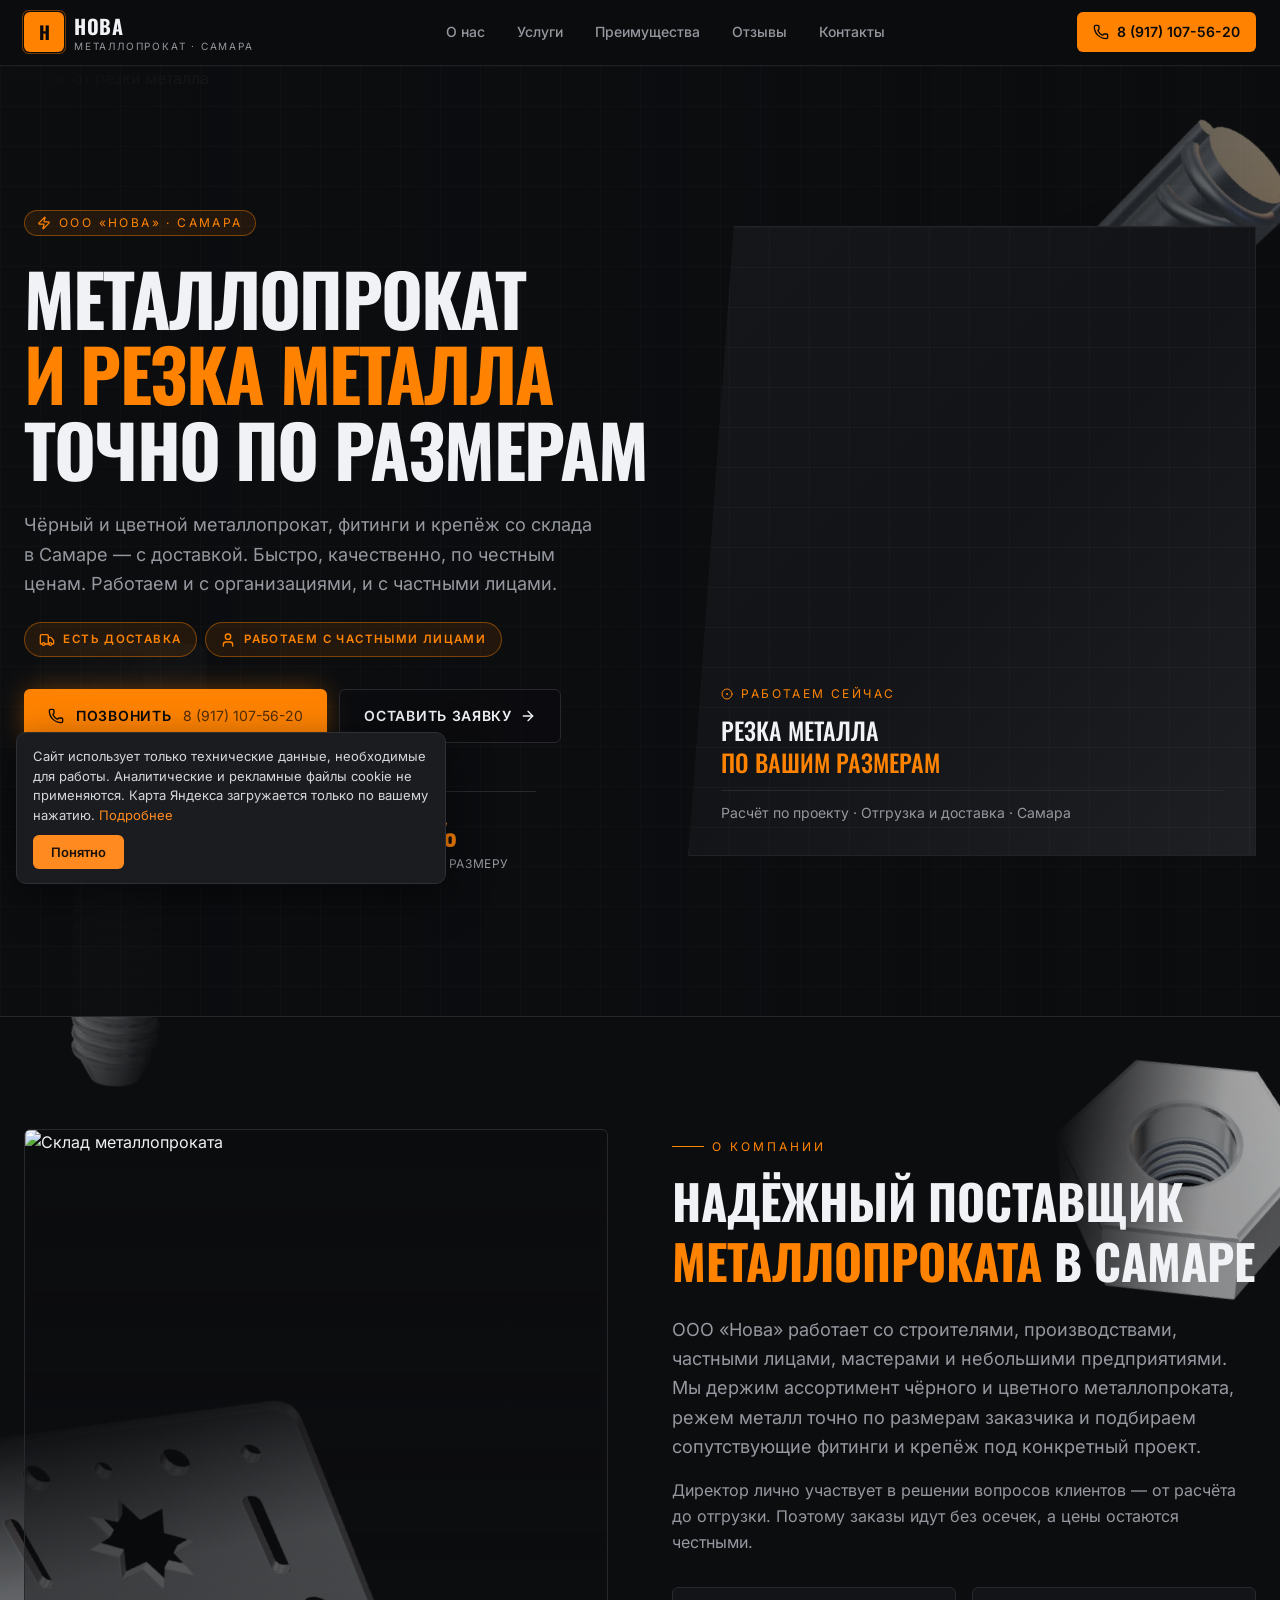
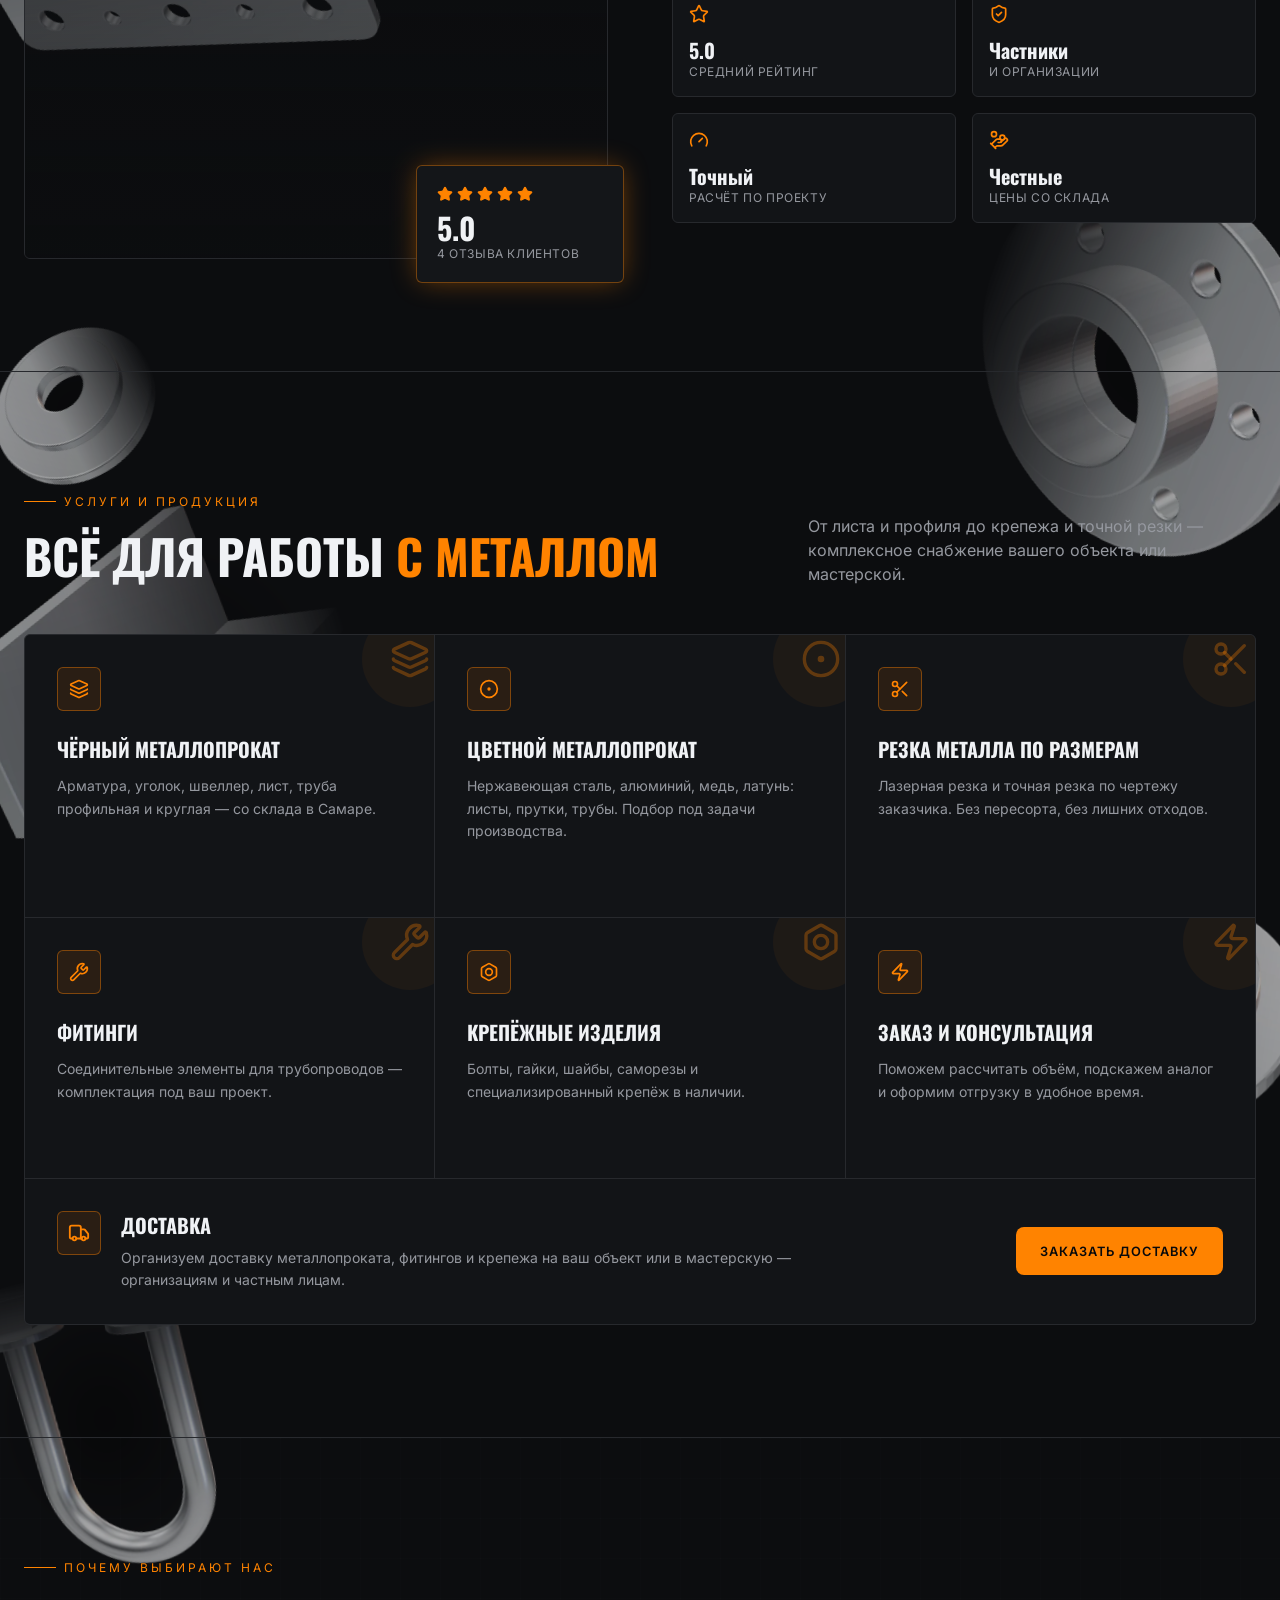
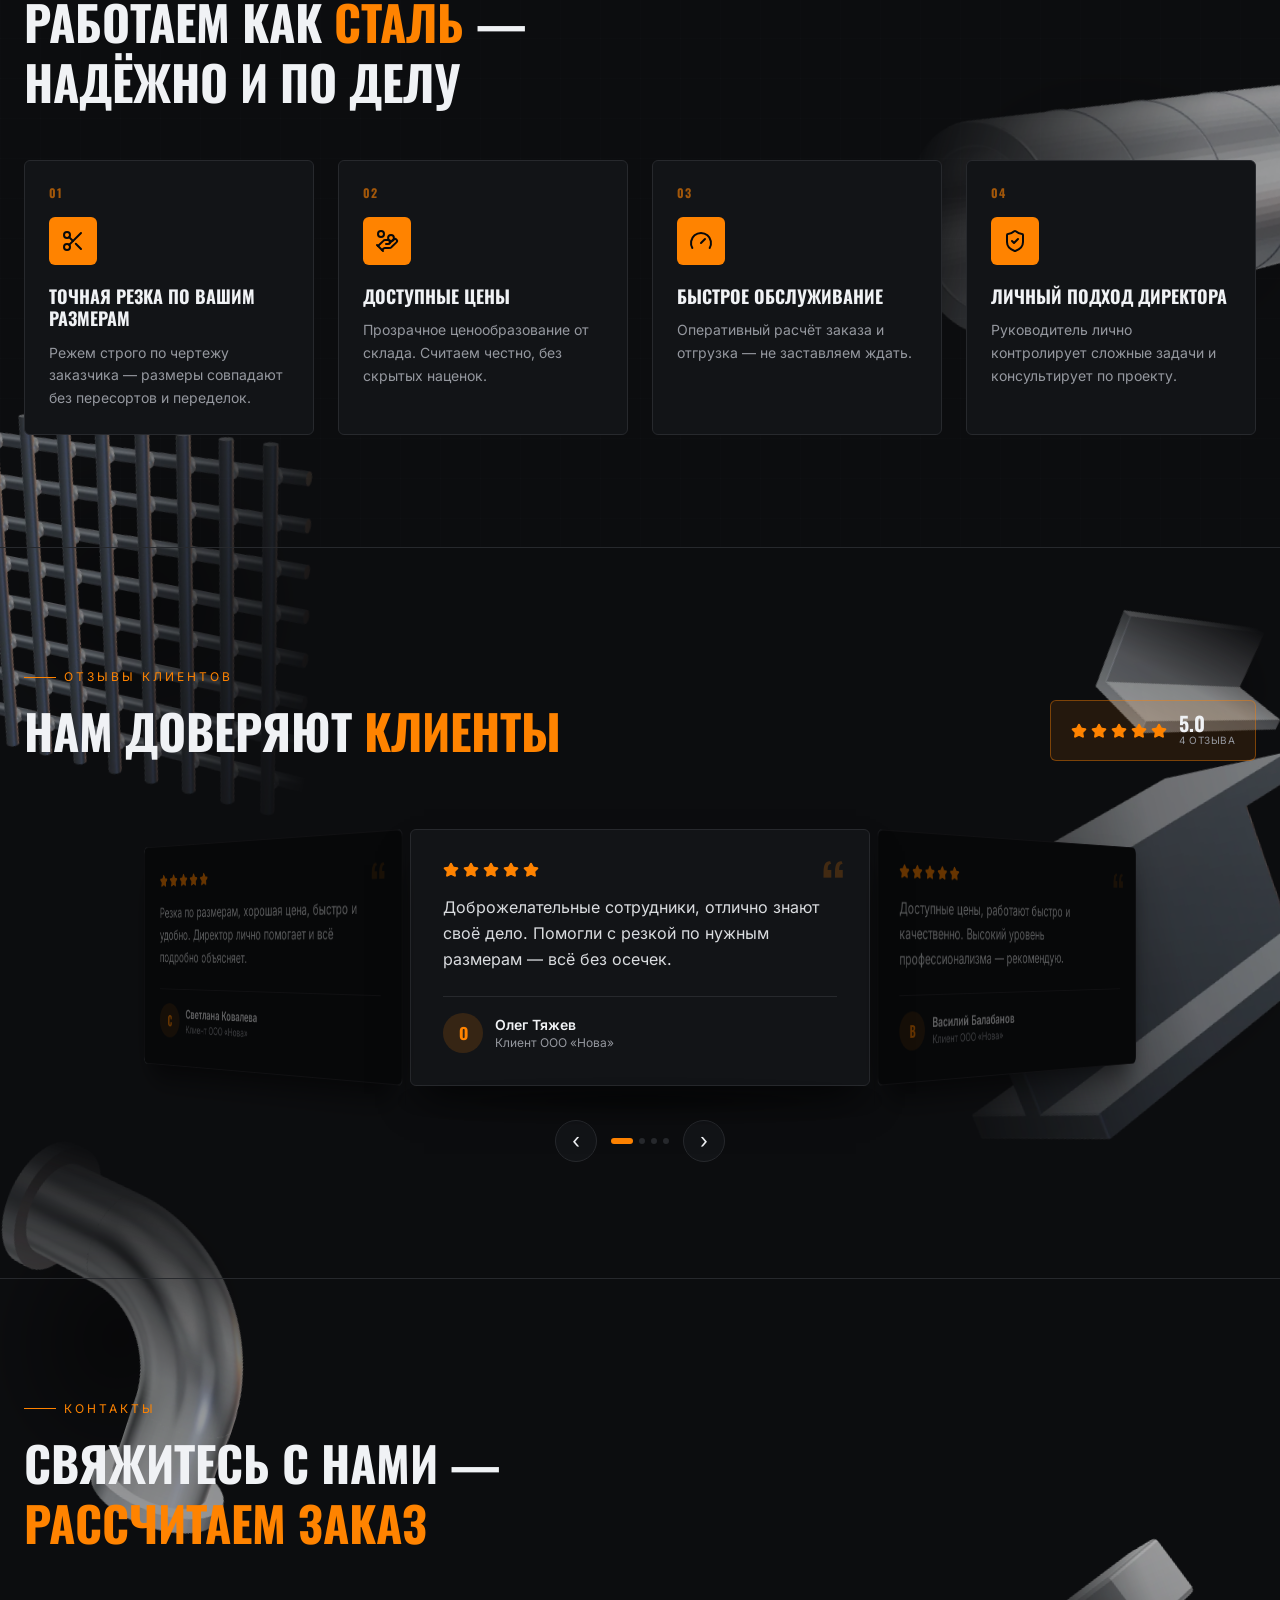
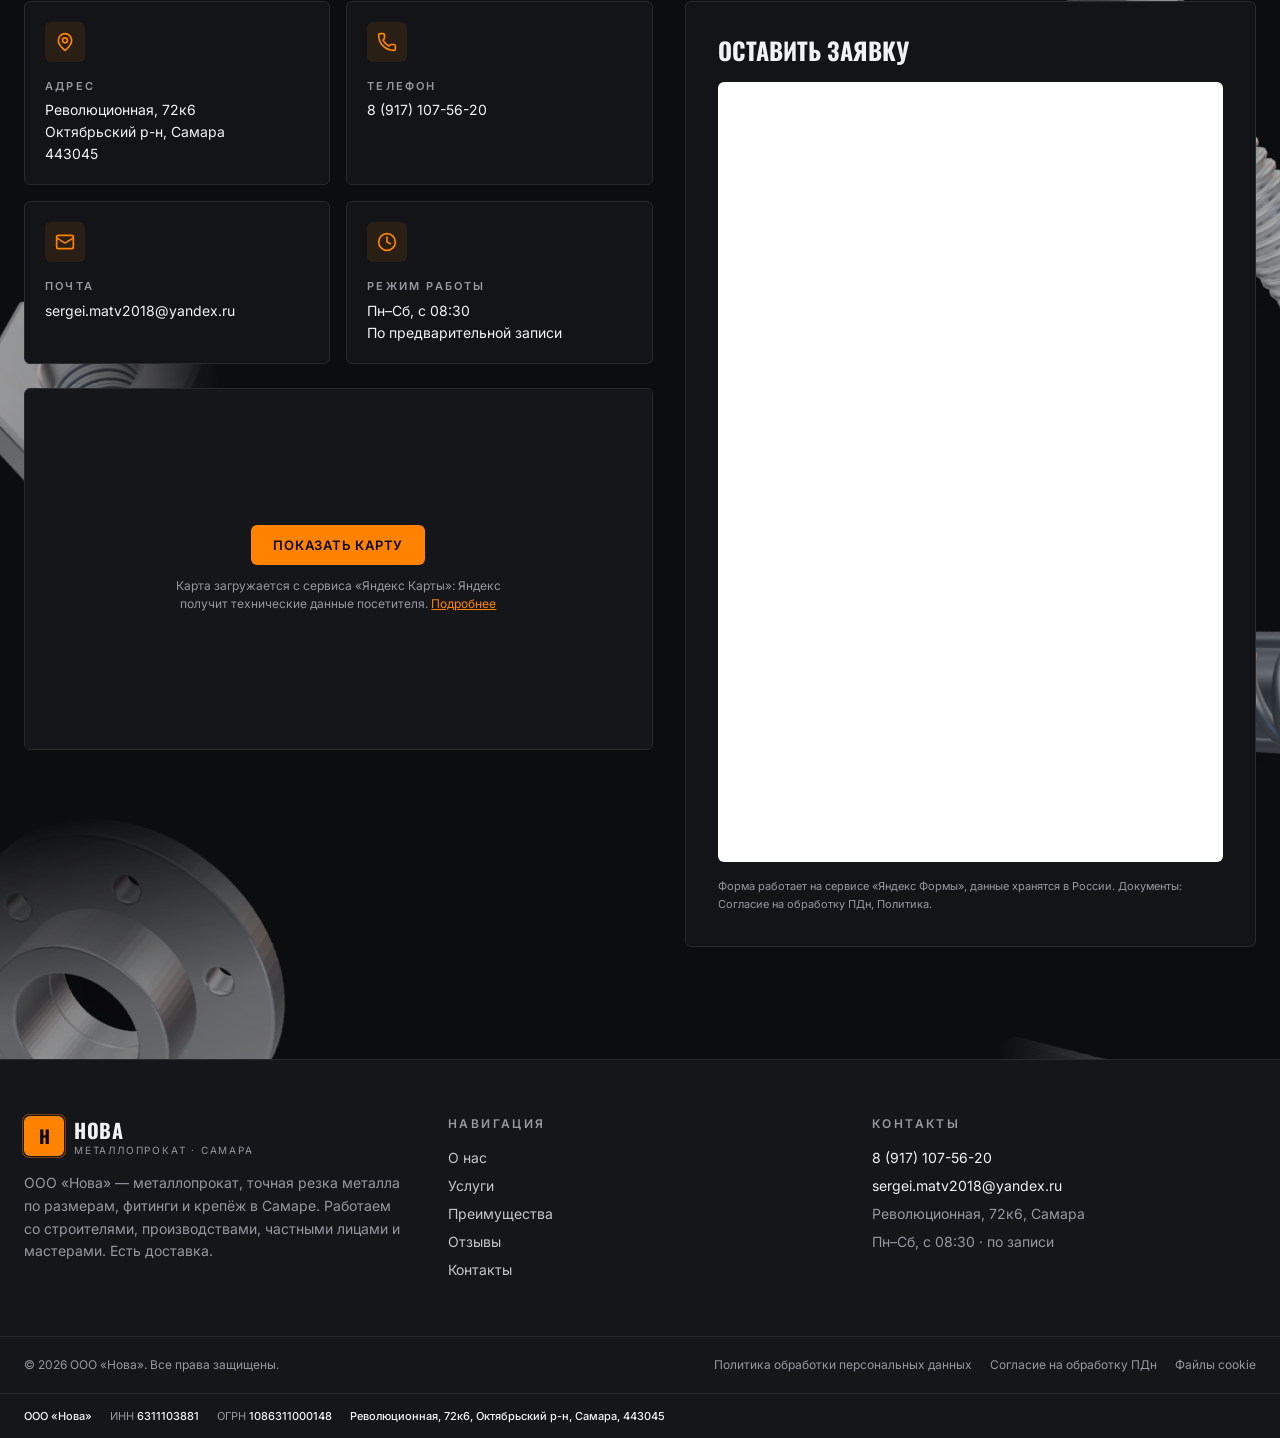
==== commit 46e337f6: "index.html" ====
--- a/index.html
+++ b/index.html
@@ -1,6 +1,7 @@
 <!DOCTYPE html>
 <html lang="ru">
 <head>
+  <meta name="yandex-verification" content="66fe673408f375b0" />
   <meta charset="utf-8">
   <meta name="viewport" content="width=device-width, initial-scale=1">
   <title>Нова — металлопрокат и резка металла в Самаре</title>
